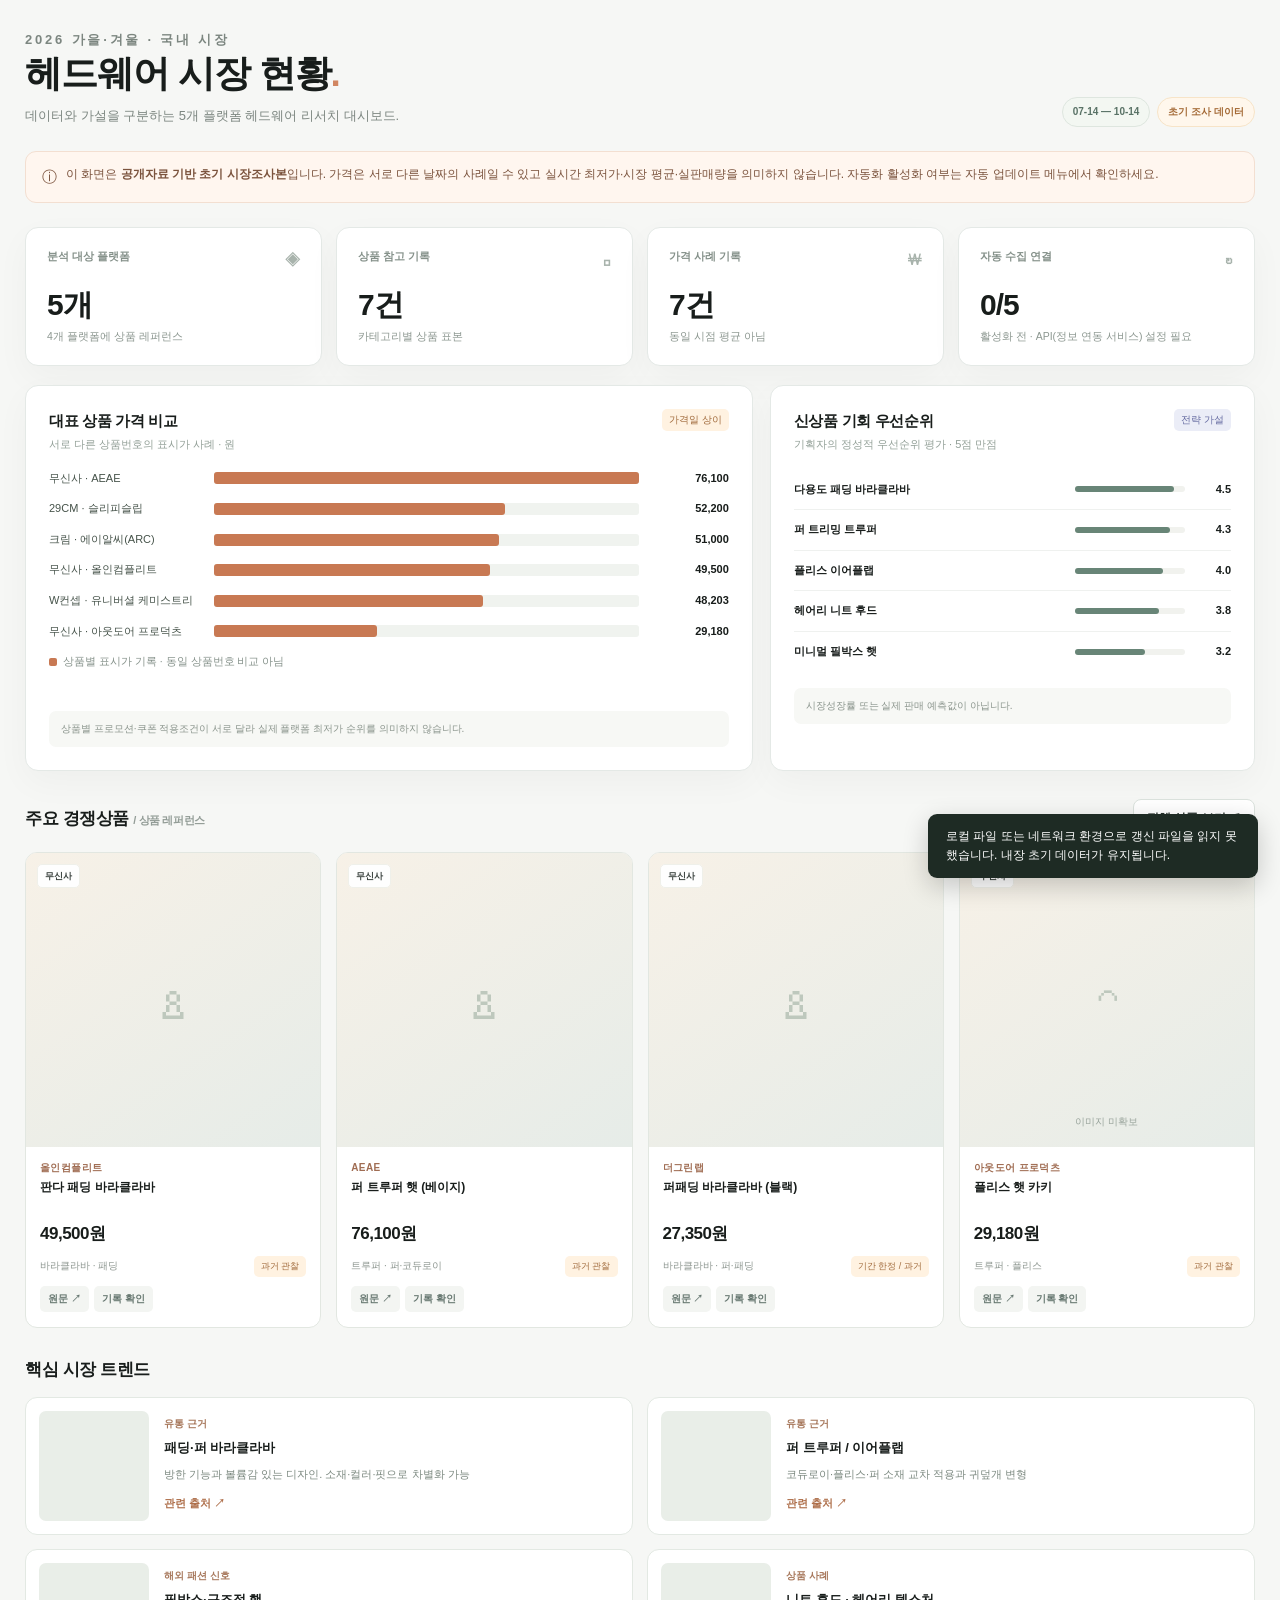
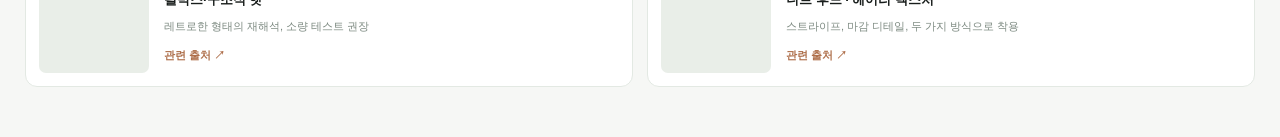
==== docs/market.html @ f68f7baf "Publish original Korean Workroom prototype" ====
<!doctype html>
<html lang="ko">
<head>
<meta charset="utf-8"/><meta name="viewport" content="width=device-width, initial-scale=1"/>
<meta name="theme-color" content="#131717"/>
<meta name="description" content="5개 패션 플랫폼 헤드웨어 시장조사 대시보드 - 근거 중심 상품·가격·트렌드 분석"/>
<title>헤드웨어 | 시장조사 분석</title>
<style>
:root{--ink:#181d1b;--deep:#171c1b;--panel:#fff;--line:#e4e9e6;--mute:#7c8680;--bg:#f6f7f5;--soft:#eff3ef;--accent:#c9603d;--accent-light:#fff3ed;--green:#357966;--blue:#607ca0;--shadow:0 12px 35px rgba(28,38,32,.035)}
*{box-sizing:border-box}html{scroll-behavior:smooth}body{margin:0;background:var(--bg);font:14px/1.6 'Pretendard Variable',Pretendard,'Apple SD Gothic Neo','Malgun Gothic',Arial,sans-serif;color:var(--ink)}button,input,select{font:inherit}button{cursor:pointer}a{color:inherit;text-decoration:none}strong{font-weight:750}.app{display:grid;grid-template-columns:246px minmax(0,1fr);min-height:100vh}.sidebar{background:var(--deep);color:#f5f5f1;padding:32px 20px 22px;position:sticky;top:0;height:100vh;display:flex;flex-direction:column;gap:25px;overflow:auto}.mark{display:flex;align-items:center;gap:11px;padding:0 10px}.markicon{width:32px;height:32px;border-radius:9px;background:#d88258;display:grid;place-items:center;color:#fff;font-weight:900;font-size:18px;transform:rotate(-7deg)}.mark h1{margin:0;font-size:15px;line-height:1.18;letter-spacing:.7px}.mark p{margin:2px 0 0;font-size:9px;letter-spacing:2.5px;color:#b2bcb5}.sidecaption{font-size:10px;letter-spacing:1.5px;color:#7d8c85;margin:0 12px 10px}.nav{display:grid;gap:4px}.nav button{border:0;text-align:left;background:transparent;color:#aab6af;padding:12px 14px;border-radius:9px;display:flex;gap:12px;align-items:center;font-size:12px;font-weight:600;transition:.2s}.nav button:hover{color:white;background:#27302c}.nav button.active{color:#fff;background:#35413c}.nav button.active .navico{color:#faad89}.navico{font-size:16px;line-height:1;width:19px;text-align:center}.sidefoot{margin-top:auto}.sidefoot .system{border:1px solid #35423a;border-radius:12px;padding:14px;background:#202924}.syshead{display:flex;align-items:center;gap:8px;font-weight:700;font-size:12px}.dot{display:inline-block;width:7px;height:7px;background:#e09d57;border-radius:50%}.sidefoot small{display:block;color:#a4afa9;font-size:11px;margin-top:9px;line-height:1.7}.main{min-width:0;padding:32px clamp(22px,3.9vw,62px) 65px;max-width:1700px;width:100%;margin:auto}.toprow{display:flex;align-items:center;justify-content:space-between;gap:12px;margin-bottom:25px}.breadcrumbs{font-size:11px;color:#909b95;letter-spacing:.3px}.breadcrumbs b{color:var(--ink)}.topactions{display:flex;align-items:center;gap:10px}.tinydate{font-size:11px;color:#7c8780;white-space:nowrap}.btn{border:1px solid #dbe2dd;background:white;color:#27322d;padding:9px 13px;border-radius:8px;font-weight:650;font-size:12px;display:inline-flex;align-items:center;gap:7px;justify-content:center}.btn:hover{background:#f0f4f1}.btn.primary{background:var(--deep);border-color:var(--deep);color:white}.btn.primary:hover{background:#303b35}.btn.orange{background:var(--accent);color:white;border-color:var(--accent)}.eyebrow{letter-spacing:2.8px;font-size:10px;font-weight:800;color:var(--accent);text-transform:uppercase;margin:0 0 12px}.heading{display:flex;align-items:end;justify-content:space-between;gap:15px;margin-bottom:24px}.heading h2{font-size:clamp(25px,3vw,37px);line-height:1.22;letter-spacing:-1.1px;margin:0;font-weight:790}.heading p{margin:10px 0 0;color:var(--mute);font-size:13px}.headright{display:flex;gap:7px;align-items:center}.pill{border:1px solid #dee6df;border-radius:30px;padding:6px 10px;font-size:10px;font-weight:700;color:#597266;background:#f3f7f2;white-space:nowrap}.pill.warn{background:#fff7ec;color:#a46a36;border-color:#f7e4c8}.notice{background:#fff6ef;border:1px solid #f3dfd1;border-radius:11px;padding:13px 16px;color:#7b533d;font-size:12px;margin-bottom:24px;display:flex;gap:9px;align-items:flex-start}.metrics{display:grid;grid-template-columns:repeat(4,1fr);gap:14px;margin:0 0 19px}.metric,.card{background:var(--panel);border:1px solid var(--line);border-radius:13px;box-shadow:var(--shadow)}.metric{padding:20px 21px;min-height:132px}.metatxt{color:#85918a;font-size:11px;font-weight:650;display:flex;justify-content:space-between;gap:8px}.metricval{font-size:30px;letter-spacing:-1px;font-weight:820;line-height:1.25;margin-top:14px}.metricfoot{margin-top:5px;color:#8c9790;font-size:10.5px}.metric .miniicon{font-size:15px;color:#a8b3ac}.layout2{display:grid;grid-template-columns:1.5fr 1fr;gap:17px}.card{padding:23px}.cardhead{display:flex;justify-content:space-between;gap:12px;align-items:flex-start;margin-bottom:16px}.card h3{margin:0;font-size:15px;letter-spacing:-.35px}.hint{margin-top:3px;color:#93a098;font-size:11px}.tag{font-size:10px;border-radius:5px;padding:3px 7px;background:#f3f4f2;color:#727e76;white-space:nowrap}.tag.good{background:#e9f5f0;color:#307b61}.tag.caution{background:#fff2e1;color:#a16b3d}.tag.low{background:#f1eded;color:#a28080}.tag.hypo{background:#ebedf7;color:#676ca2}.pricechart{min-height:225px}.barline{display:grid;grid-template-columns:155px 1fr 80px;align-items:center;gap:10px;margin:13px 0}.barname{font-size:11px;color:#46534a;white-space:nowrap;text-overflow:ellipsis;overflow:hidden}.bararea{height:12px;background:#f0f3ef;border-radius:3px;position:relative}.barfill{height:100%;background:#c87953;border-radius:3px;min-width:2px}.barval{font-size:11px;text-align:right;font-weight:750;white-space:nowrap}.legend{display:flex;align-items:center;gap:6px;color:#87938c;font-size:10.5px;margin-top:12px}.legsquare{display:inline-block;background:#c87953;width:8px;height:8px;border-radius:2px}.oprow{display:grid;grid-template-columns:1fr 110px 37px;gap:9px;align-items:center;padding:11px 0;border-bottom:1px solid #eff1ef}.oprow:last-child{border:0}.opname{font-size:11px;font-weight:700}.opbar{background:#f1f2ee;height:6px;border-radius:10px}.opbar i{height:6px;display:block;background:#688577;border-radius:10px}.opval{text-align:right;font-size:11px;font-weight:780}.desc{font-size:11px;line-height:1.7;color:#87938c}.sectiontitle{display:flex;align-items:center;justify-content:space-between;gap:10px;margin:28px 0 14px}.sectiontitle h3{font-size:17px;margin:0;letter-spacing:-.4px}.sectiontitle small{font-size:11px;color:#919c95}.productgrid{display:grid;grid-template-columns:repeat(4,minmax(0,1fr));gap:15px}.product{border-radius:12px;border:1px solid #e2e7e1;background:#fff;overflow:hidden;min-width:0}.visual{aspect-ratio:1/1;background:linear-gradient(140deg,#f2f0ea,#e8eee9);position:relative;display:flex;align-items:center;justify-content:center;overflow:hidden}.visual img{width:100%;height:100%;object-fit:cover}.visual .fallback{display:grid;place-items:center;position:absolute;inset:0;background:linear-gradient(145deg,#f7f1e7,#e6ece8);font-size:56px;color:#bec8bd}.platformchip{position:absolute;z-index:2;top:11px;left:11px;background:#fffffff0;border:1px solid #eff0ea;border-radius:5px;padding:4px 7px;font-size:9px;font-weight:800;color:#39413d}.productinfo{padding:13px 14px 15px}.brand{color:#a06d53;font-size:10px;letter-spacing:.4px;font-weight:800}.prodname{font-size:12px;font-weight:750;min-height:33px;margin:3px 0 8px;line-height:1.42}.prodbottom{display:flex;align-items:center;justify-content:space-between;gap:3px}.prodprice{font-size:17px;font-weight:800;letter-spacing:-.5px}.productmeta{color:#8c958f;font-size:10px;display:flex;justify-content:space-between;align-items:center;margin-top:9px;gap:8px}.productmeta .tag{font-size:9px}.compactactions{margin-top:9px;display:flex;gap:5px}.compactactions a,.compactactions button{color:#667770;background:#f3f5f2;border:0;padding:5px 8px;border-radius:5px;font-size:10px;font-weight:700}.compactactions a:hover,.compactactions button:hover{color:#fff;background:#35433a}.filters{display:flex;gap:8px;flex-wrap:wrap;align-items:center;margin-bottom:22px}.filterchip{padding:9px 14px;border-radius:7px;background:#fff;border:1px solid #dfe6df;color:#657269;font-size:11px;font-weight:700}.filterchip:hover{border-color:#9fb3a4}.filterchip.active{background:#222c26;color:#fff;border-color:#222c26}.field{background:#fff;border:1px solid #dfe5df;border-radius:8px;padding:10px 12px;font-size:12px;min-height:40px;color:#47574d;outline:none}.field:focus{border-color:#6c8d79}.search{min-width:170px;flex:1}.twocol{display:grid;grid-template-columns:1.1fr .9fr;gap:17px}.textblock{padding:18px;border-radius:10px;background:#f4f6f2}.textblock h4{font-size:12px;margin:0 0 6px}.textblock p{color:#748077;font-size:11px;margin:0;line-height:1.7}.section{display:none}.section.active{display:block;animation:slideIn .22s ease-out}@keyframes slideIn{from{opacity:.4;transform:translateY(5px)}to{opacity:1;transform:translateY(0)}}.fulltable{width:100%;border-collapse:collapse;font-size:11.5px}.fulltable th{font-size:10px;text-align:left;color:#8a958e;letter-spacing:.2px;background:#f8faf8;font-weight:750}.fulltable td,.fulltable th{border-bottom:1px solid #edf0ec;padding:13px 10px;vertical-align:middle}.fulltable td{color:#47534d}.fulltable tr:last-child td{border-bottom:0}.fulltable a{color:#ad694c;font-weight:750}.tablewrap{overflow:auto}.fulltable td:nth-child(1){font-weight:750;min-width:145px}.small{font-size:11px;color:#929c96}.empty{min-height:130px;padding:32px 12px;text-align:center;display:grid;place-items:center;color:#929c94;border:1px dashed #dde4dc;border-radius:10px;background:#fbfcfa}.empty b{color:#65746a;display:block}.trendgrid{display:grid;grid-template-columns:repeat(2,minmax(0,1fr));gap:14px}.trend{display:flex;gap:15px;align-items:stretch;padding:13px;border:1px solid #e3e9e3;border-radius:12px;background:#fff}.trend .timg{flex:0 0 110px;border-radius:7px;background:#e9eee8;overflow:hidden;aspect-ratio:1/1}.trend .timg img{width:100%;height:100%;object-fit:cover}.trend h4{margin:5px 0;font-size:13px}.trend p{font-size:11px;color:#7c8980;margin:7px 0}.tstrip{font-size:10px;color:#a8795d;font-weight:800}.readmore{font-size:11px;color:#af704c;font-weight:700}.evidence{padding:17px;background:#f7f9f6;border-radius:10px;border:1px solid #ecf0eb;margin:10px 0}.evidence h4{font-size:12px;margin:0 0 6px}.evidence p{font-size:11px;line-height:1.8;color:#6d7b72;margin:0}.timeline{border-left:2px solid #dce6dc;margin:8px 0 0 8px;padding-left:20px}.timeline div{position:relative;margin:0 0 21px}.timeline div:before{content:'';position:absolute;left:-27px;top:3px;height:11px;width:11px;border:2px solid #e8f0ea;background:#6f977e;border-radius:50%}.timeline strong{font-size:12px}.timeline p{font-size:11px;color:#819087;margin:4px 0}.sourceitem{display:flex;justify-content:space-between;gap:15px;align-items:center;padding:13px 0;border-bottom:1px solid #eaf0e9}.sourceitem:last-child{border:0}.sourceitem h4{margin:0;font-size:12px}.sourceitem small{font-size:10px;color:#9aa39b}.sourceitem a{white-space:nowrap;font-size:11px;color:#b4714f;font-weight:800}.connector{display:grid;grid-template-columns:120px 1fr 95px;gap:10px;align-items:center;border-bottom:1px solid #eef1ed;padding:15px 0}.connector:last-child{border:0}.connector p{margin:2px 0 0;font-size:10px;color:#98a39b}.connname{font-weight:800;font-size:12px}.footer{margin:35px 0 0;font-size:11px;color:#98a39b;display:flex;align-items:center;justify-content:space-between;border-top:1px solid #e1e8e1;padding-top:20px}.tabactions{display:flex;gap:9px;align-items:center}.chartnote{background:#f7f8f5;padding:10px 12px;border-radius:7px;color:#8a948c;font-size:10px;margin-top:16px}.statusbar{display:flex;align-items:center;gap:5px;flex-wrap:wrap}.guide{font-size:12px;line-height:1.9;color:#657369}.guide code{background:#f2f4f1;font-size:11px;padding:2px 5px;border-radius:4px}.guide h4{font-size:13px;color:#28372c;margin:17px 0 6px}.badgeonly{display:none}.mobilebar{display:none}.sr-only{position:absolute;width:1px;height:1px;padding:0;overflow:hidden;clip:rect(0,0,0,0)}
@media(max-width:1250px){.productgrid{grid-template-columns:repeat(3,1fr)}.layout2{grid-template-columns:1.2fr 1fr}.barline{grid-template-columns:110px 1fr 70px}.main{padding-left:30px;padding-right:30px}.trendgrid{grid-template-columns:1fr 1fr}}
@media(max-width:970px){.app{grid-template-columns:1fr}.sidebar{display:none}.mobilebar{display:flex;background:#171c1b;color:white;padding:13px 19px;position:sticky;top:0;z-index:10;justify-content:space-between;align-items:center}.mobilebar strong{letter-spacing:1px}.mobilebar select{background:#27322c;border:1px solid #48514b;padding:7px 8px;color:white;border-radius:6px}.main{padding-top:19px}.metrics{grid-template-columns:repeat(2,1fr)}.layout2{grid-template-columns:1fr 1fr}.productgrid{grid-template-columns:repeat(3,1fr)}.trendgrid{grid-template-columns:1fr}}
@media(max-width:640px){.main{padding:18px 15px 45px}.toprow{display:none}.heading{align-items:flex-start;flex-direction:column}.heading h2{font-size:29px}.metrics{gap:8px}.metric{padding:14px;min-height:109px}.metricval{font-size:23px}.layout2,.twocol{grid-template-columns:1fr}.productgrid{grid-template-columns:repeat(2,minmax(0,1fr));gap:9px}.productinfo{padding:10px}.prodname{font-size:11px}.prodprice{font-size:15px}.card{padding:17px}.trend{gap:10px}.trend .timg{flex-basis:90px}.connector{grid-template-columns:85px 1fr}.connector .tag{grid-column:2;justify-self:start}.barline{grid-template-columns:95px 1fr 65px}.footer{display:block}.tabactions{margin-top:9px}.tinydate{display:none}}
</style>
<style>.sidebar{display:none!important}.app{grid-template-columns:minmax(0,1fr)!important}.main{max-width:none!important;padding:20px 25px 50px!important}.toprow{display:none!important}.heading{margin-top:0!important}.footer{display:none!important}@media(max-width:650px){.main{padding:14px!important}}</style></head>
<body>
<div class="mobilebar"><strong>◈ 헤드웨어 시장조사</strong><select id="mobileNav" aria-label="페이지 이동"><option value="overview">전체 현황</option><option value="products">상품·경쟁사 탐색</option><option value="prices">가격·할인 분석</option><option value="trends">트렌드 분석</option><option value="research">시장조사 보고서</option><option value="sources">출처·데이터</option><option value="automation">자동 업데이트</option></select></div>
<div class="app"><aside class="sidebar">
  <div class="mark"><div class="markicon">ㅎ</div><div><h1>헤드웨어<br/>시장조사</h1><p>시장조사 / 2026</p></div></div>
  <div><p class="sidecaption">조사·분석 메뉴</p><nav class="nav" id="sidebarNav" aria-label="주 메뉴">
  <button class="active" data-page="overview"><span class="navico">◫</span>전체 현황</button>
  <button data-page="products"><span class="navico">▦</span>상품·경쟁사 탐색</button>
  <button data-page="prices"><span class="navico">▥</span>가격·할인 분석</button>
  <button data-page="trends"><span class="navico">✳</span>트렌드 분석</button>
  <button data-page="research"><span class="navico">◩</span>시장조사 보고서</button>
  <button data-page="sources"><span class="navico">↗</span>출처·검증 자료</button>
  </nav></div>
  <div><p class="sidecaption">시스템 설정</p><nav class="nav"><button data-page="automation"><span class="navico">↻</span>자동 업데이트</button></nav></div>
  <div class="sidefoot"><div class="system"><div class="syshead"><span class="dot"></span><span>자동 수집 상태</span></div><small id="sideStatus">자동 갱신 설정 필요<br/>초기 표본 데이터로 화면 구성</small></div><small>5개 플랫폼 · AI 토큰 미사용<br/>검증 가능한 근거 중심</small></div>
</aside><main class="main">
<div class="toprow"><div class="breadcrumbs">시장조사 &nbsp;/&nbsp; <b id="breadcrumb">전체 현황</b> &nbsp; / &nbsp; 헤드웨어</div><div class="topactions"><span class="tinydate" id="headerDate"></span><button class="btn" id="refreshData">↻ 새 자료 불러오기</button><button class="btn primary" id="exportCSV">↓ 엑셀용 표 저장</button></div></div>
<div class="heading"><div><p class="eyebrow">2026 가을·겨울 · 국내 시장</p><h2 id="sectionHeading">헤드웨어 시장 현황<span style="color:#d18661">.</span></h2><p id="sectionSubheading">데이터와 가설을 구분하는 5개 플랫폼 헤드웨어 리서치 대시보드.</p></div><div class="headright"><span class="pill" id="periodTag">2026.07—10</span><span class="pill warn" id="dataTag">초기 조사 데이터</span></div></div>
<div class="notice"><span style="font-size:15px">ⓘ</span><span>이 화면은 <b>공개자료 기반 초기 시장조사본</b>입니다. 가격은 서로 다른 날짜의 사례일 수 있고 실시간 최저가·시장 평균·실판매량을 의미하지 않습니다. 자동화 활성화 여부는 자동 업데이트 메뉴에서 확인하세요.</span></div>

<section class="section active" id="page-overview">
  <div class="metrics" id="metrics"></div>
  <div class="layout2"><div class="card"><div class="cardhead"><div><h3>대표 상품 가격 비교</h3><div class="hint">서로 다른 상품번호의 표시가 사례 · 원</div></div><span class="tag caution">가격일 상이</span></div><div class="pricechart" id="overviewChart"></div><div class="chartnote">상품별 프로모션·쿠폰 적용조건이 서로 달라 실제 플랫폼 최저가 순위를 의미하지 않습니다.</div></div>
    <div class="card"><div class="cardhead"><div><h3>신상품 기회 우선순위</h3><div class="hint">기획자의 정성적 우선순위 평가 · 5점 만점</div></div><span class="tag hypo">전략 가설</span></div><div id="opportunityChart"></div><div class="chartnote">시장성장률 또는 실제 판매 예측값이 아닙니다.</div></div></div>
  <div class="sectiontitle"><h3>주요 경쟁상품 <span class="small">/ 상품 레퍼런스</span></h3><button class="btn" data-goto="products">전체 상품 보기 ↗</button></div><div class="productgrid" id="overviewProducts"></div>
  <div class="sectiontitle"><h3>핵심 시장 트렌드</h3></div><div class="trendgrid" id="overviewTrends"></div>
</section>

<section class="section" id="page-products"><div class="card"><div class="cardhead"><div><h3>상품·경쟁사 탐색</h3><div class="hint">플랫폼·카테고리별 경쟁 상품 검색 및 원문 확인</div></div><span class="tag" id="productsCount">상품 0건</span></div><div class="filters" id="platformFilters"></div><div class="filters"><input class="field search" id="productSearch" type="search" placeholder="브랜드, 상품명, 소재 검색"/><select class="field" id="productCategory"><option value="전체">전체 카테고리</option><option>바라클라바</option><option>트루퍼</option><option>비니</option><option>볼캡</option><option>기타</option></select><select class="field" id="productSort"><option value="default">기본 정렬</option><option value="asc">표시가 낮은 순</option><option value="desc">표시가 높은 순</option><option value="brand">브랜드순</option></select></div><div id="productsAll" class="productgrid"></div></div></section>

<section class="section" id="page-prices"><div class="filters" id="pricePlatforms"></div><div class="twocol"><div class="card"><div class="cardhead"><div><h3>플랫폼별 가격 사례</h3><div class="hint">상품별 과거 관찰가격 비교 · 원</div></div><span class="tag caution">비교 유의</span></div><div id="priceChart"></div></div><div class="card"><div class="cardhead"><div><h3>가격 변동 기록</h3><div class="hint">수집 작업이 시작된 뒤 날짜별 가격 기록이 쌓임</div></div><span class="tag">관측값 전용</span></div><div id="historyChart"></div></div></div><div class="sectiontitle"><h3>상품별 관찰 가격</h3><button class="btn" id="pricesCSV">↓ 엑셀용 표 저장</button></div><div class="card tablewrap"><table class="fulltable"><thead><tr><th>상품 / 브랜드</th><th>플랫폼</th><th>표시가</th><th>기준가격</th><th>기록 상태</th><th>관찰 일자</th><th>출처</th></tr></thead><tbody id="priceTable"></tbody></table></div><div class="notice" style="margin:16px 0 0"><span>ⓘ</span><span>가격 변동률은 동일 상품번호·옵션에 대한 날짜별 관측값 2개 이상이 있을 때만 계산합니다. 서로 다른 상품의 가격 차이는 ‘최저가’로 표시하지 않습니다.</span></div></section>

<section class="section" id="page-trends"><div class="sectiontitle" style="margin-top:0"><h3>시즌 트렌드 분석</h3><span class="pill">정성적 트렌드 관찰</span></div><div class="trendgrid" id="trendsAll"></div><div class="sectiontitle"><h3>MD 신상품 기회</h3></div><div class="card"><div class="cardhead"><div><h3>상품 개발 우선순위</h3><div class="hint">국내 관찰 근거 + 차별화 가능성 + 계절 적합성 · 주관적 정성 평가</div></div><span class="tag hypo">예측 아님</span></div><div id="opportunitiesDetailed"></div></div></section>

<section class="section" id="page-research"><div class="metrics"><div class="metric"><div class="metatxt">조사 기간 <span>◷</span></div><div class="metricval" style="font-size:21px">7월~10월</div><div class="metricfoot">최근 3개월 · 2026</div></div><div class="metric"><div class="metatxt">시장 규모 <span>∑</span></div><div class="metricval" style="font-size:21px">미확보</div><div class="metricfoot">검증된 독립 수치 없음</div></div><div class="metric"><div class="metatxt">SNS 반응 <span>♡</span></div><div class="metricval" style="font-size:21px">미확보</div><div class="metricfoot">동일 기준 원자료 필요</div></div><div class="metric"><div class="metatxt">판매 점유율 <span>◌</span></div><div class="metricval" style="font-size:21px">미확보</div><div class="metricfoot">플랫폼별 거래액 확인 불가</div></div></div>
<div class="twocol"><div class="card"><h3>시장조사 핵심 요약</h3><p class="guide">이번 시즌 헤드웨어는 방한 기능 외에 실루엣·소재·스타일링 표현에 따라 차별화된 상품군이 형성되는 양상을 보인다. 특히 일부 국내 유통 상품에서는 <strong>패딩 바라클라바</strong>와 <strong>퍼·플리스 트루퍼</strong>의 카테고리 상위 노출 기록을 확인할 수 있다. 단, 이 사례를 시장 전체 성장률로 확대 해석하지 않는다.</p><div class="evidence"><h4>확인된 관찰</h4><p>무신사 일부 개별 상품의 카테고리 랭킹 기록, 29CM·크림 개별 상품 사례, W컨셉 관련 외부 과거 가격 기록.</p></div><div class="evidence"><h4>MD 기획 가설</h4><p>두 가지 방식 바라클라바 / 소재 차별화 트루퍼 / 미니멀 구조적 햇의 단계별 소량 테스트.</p></div></div><div class="card"><h3>자료 신뢰도</h3><div class="evidence"><h4>상대적으로 근거 있음</h4><p>상품 존재·개별 페이지 표시가·일부 누적 리뷰·특정 날짜 랭킹.</p></div><div class="evidence"><h4>추가 검증 필요</h4><p>현재 최종 결제가, W컨셉 플랫폼 원문, SNS 바이럴 성과, 최근 90일 신규 리뷰 건수.</p></div><div class="evidence"><h4>수치 미확보</h4><p>국내 헤드웨어 시장규모, 플랫폼별 판매량·거래액, 전년 대비 증가율, 정확한 점유율.</p></div></div></div>
<div class="sectiontitle"><h3>4주 MD 실행 계획</h3></div><div class="card"><div class="timeline"><div><strong>1주차 · 동일 상품번호 정의 및 가격 검증</strong><p>상품번호/컬러/옵션 매칭 → 플랫폼별 정상가·상품할인·쿠폰명·배송비·최종가 수집</p></div><div><strong>2주차 · 고객 리뷰·SNS 반응 조사</strong><p>최근 90일 리뷰를 실제 작성일로 필터링하고 소재·핏·방한·편의성으로 분류</p></div><div><strong>3주차 · 두 가지 방식 / 트루퍼 샘플 기획</strong><p>공급가·마진·예상 판매가·플랫폼 수수료·할인 분담 시나리오 비교</p></div><div><strong>4주차 · 플랫폼별 콘텐츠 비교 테스트</strong><p>썸네일·상세페이지·기획전 상품을 기준으로 클릭률·구매전환율·판매량·공헌이익 평가</p></div></div></div>
</section>

<section class="section" id="page-sources"><div class="twocol"><div class="card"><div class="cardhead"><div><h3>조사 출처 및 참고자료</h3><div class="hint">링크를 클릭하면 조사 근거 원문으로 이동</div></div><span class="tag" id="sourceCount"></span></div><div id="sourceList"></div></div><div class="card"><h3>자료 검증 기준</h3><div class="evidence"><h4>① 관찰 데이터</h4><p>실제 페이지/정보 연동 서비스에 존재하는 상품·가격·후기 수 등의 기록. 가격 관찰일과 출처를 별도 표시.</p></div><div class="evidence"><h4>② 과거 기록</h4><p>검색 스냅샷·제3자 기록은 표본으로만 보존하고 실시간 판매가나 전년 비교 수치로 활용하지 않음.</p></div><div class="evidence"><h4>③ MD 분석 및 전략</h4><p>우선순위·상품기회·타깃 가격대는 검증된 사실이 아닌 제안으로 라벨링.</p></div><div class="evidence"><h4>④ 자동 수집 원칙</h4><p>공식 정보 연동 서비스 또는 허용된 공급 데이터만 사용. 수집 실패 시 값을 추정해 채우지 않고 이전 기록을 유지하고 오류를 표시.</p></div></div></div></section>

<section class="section" id="page-automation"><div class="twocol"><div class="card"><div class="cardhead"><div><h3>플랫폼별 데이터 수집 연결</h3><div class="hint">수집 준비 상태 및 최신 성공 기록</div></div><span class="tag caution" id="automationLabel">설정 전</span></div><div id="collectorList"></div></div><div class="card"><h3>AI 토큰 없는 자동 갱신 구조</h3><p class="guide">사이트는 생성형 AI를 호출하지 않고 <b>정해진 주기에 데이터 파일을 갱신</b>하는 방식으로 설계되어 있습니다. 공식 정보 연동 서비스와 인증된 제공 피드를 읽어서 <code>docs/data/market.json</code> 및 관찰 이력에 기록하고 웹사이트가 새 파일을 가져오도록 구성했습니다.</p><div class="evidence"><h4>자동화 주기</h4><p>깃허브 자동 실행 기능에 매일 09:17 한국 시간 갱신 일정 설정. 실제 작동은 저장소에 업로드하고 자동 실행 기능을 활성화한 뒤부터 시작됩니다.</p></div><div class="evidence"><h4>현재 가능한 연결</h4><p>네이버 공식 쇼핑 검색 API(정보 연동 서비스) (클라이언트 키 필요). 무신사, W컨셉, 29CM, 크림은 허용된 승인된 데이터 제공 경로를 연결해야 자동 가격 수집 가능.</p></div><div class="evidence"><h4>AI 토큰 사용</h4><p>일반 데이터 업데이트에 AI 토큰 0개. 다만 외부 API(정보 연동 서비스)·깃허브 자동 실행 기능 운영에는 서비스 제공자의 인증, 호출 제한 및 비용 조건이 적용될 수 있습니다.</p></div></div></div><div class="sectiontitle"><h3>사이트 온라인 공개 설정</h3></div><div class="card"><div class="guide"><h4>1단계 — 깃허브 저장소 만들기</h4><p>첨부한 압축파일(ZIP)을 새로운 깃허브 저장소에 올립니다. <code>docs/</code> 폴더가 사이트이고 <code>.github/workflows/</code>가 자동갱신 작업입니다.</p><h4>2단계 — 웹사이트 공개 설정</h4><p>설정(Settings) → 페이지(Pages) → 브랜치로 배포(Deploy from a branch) → <code>main</code> / <code>/docs</code>를 선택합니다.</p><h4>3단계 — 네이버 상품정보 연결</h4><p>깃허브 저장소 비밀 변수(Secrets)에 <code>NAVER_CLIENT_ID</code>, <code>NAVER_CLIENT_SECRET</code>을 설정하고 자동 실행 기능을 활성화합니다.</p><h4>4단계 — 나머지 플랫폼 연동</h4><p>나머지 4개 플랫폼은 공식 제공 피드/승인된 데이터 전달 방식이 확보되면 <code>feeds/</code> JSON에 연결해 주기 갱신합니다.</p><h4>5단계 — 자동 갱신 확인</h4><p>자동 실행(Actions) 메뉴에서 실행 로그를 확인하고, 이 화면의 최신 갱신일과 수집 상태를 점검합니다.</p></div></div></section>
<footer class="footer"><span>헤드웨어 시장조사 © 2026 · MD 실무 분석 도구</span><span>출처 중심 분석 · 확인되지 않은 수치 제외</span></footer>
</main></div>
<script id="embeddedSeed" type="application/json">{
  "meta": {
    "title": "헤드웨어 시장조사 대시보드",
    "version": "1.0.0",
    "reportDate": "2026-10-14",
    "researchFrom": "2026-07-14",
    "researchTo": "2026-10-14",
    "lastDataRefresh": null,
    "automation": "not_configured",
    "scope": "국내 패션잡화 · 모자·방한 헤드웨어 · 공개자료",
    "notice": "초기 데이터는 서로 다른 시점에 확인한 사례 기록입니다. 실시간 가격·거래량이나 시장 평균을 의미하지 않습니다."
  },
  "platforms": [
    "무신사",
    "W컨셉",
    "29CM",
    "크림",
    "네이버"
  ],
  "products": [
    {
      "id": "musinsa-4401373",
      "platform": "무신사",
      "name": "판다 패딩 바라클라바",
      "brand": "올인컴플리트",
      "category": "바라클라바",
      "material": "패딩",
      "price": 49500,
      "originalPrice": 55000,
      "discountPct": 10,
      "coupon": "첫 구매 쿠폰은 별도 조건 확인",
      "image": "https://d2gfz7wkiigkmv.cloudfront.net/pickin/2/1/2/1rKkpLaMRxm35PmqJgxSTQ",
      "imageProvenance": "브랜드 상품 참고 이미지 (위시버킷)",
      "url": "https://www.musinsa.com/products/4401373",
      "source": "무신사 상품 페이지",
      "sourceDate": "2026-09-10",
      "observedAt": null,
      "status": "과거 관찰",
      "confidence": "medium",
      "rating": 4.8,
      "reviews": 105,
      "rank": "여성 바라클라바 카테고리 3위(2026-09-10)",
      "notes": "같은 기간 동일 채널 기준 비교가 아니며 현재가 확인 필요",
      "channel": "패션 셀렉트"
    },
    {
      "id": "musinsa-7309656",
      "platform": "무신사",
      "name": "퍼 트루퍼 햇 (베이지)",
      "brand": "AEAE",
      "category": "트루퍼",
      "material": "퍼·코듀로이",
      "price": 76100,
      "originalPrice": 89000,
      "discountPct": 14,
      "coupon": "조건별 추가 할인 미반영",
      "image": "https://image.msscdn.net/thumbnails/images/prd_img/20260911/7309656/detail_7309656_17895425632569_big.jpg?w=1200",
      "imageProvenance": "무신사 공식 제품 이미지",
      "url": "https://www.musinsa.com/products/7309656",
      "source": "무신사 상품 페이지",
      "sourceDate": "2026-09-25",
      "observedAt": null,
      "status": "과거 관찰",
      "confidence": "medium",
      "rating": null,
      "reviews": null,
      "rank": "트루퍼 3위 기록(2026-09-25)",
      "notes": "퍼·코듀로이 소재 차별화 사례",
      "channel": "스트리트"
    },
    {
      "id": "musinsa-4535065",
      "platform": "무신사",
      "name": "퍼패딩 바라클라바 (블랙)",
      "brand": "더그린랩",
      "category": "바라클라바",
      "material": "퍼·패딩",
      "price": 27350,
      "originalPrice": 49000,
      "discountPct": 44,
      "coupon": "기간 한정 타임특가 기록",
      "image": "https://image.msscdn.net/thumbnails/images/goods_img/20241018/4535065/4535065_17292374108551_big.jpg",
      "imageProvenance": "무신사 글로벌 제품 이미지",
      "url": "https://www.musinsa.com/products/4535065",
      "source": "무신사 상품 페이지",
      "sourceDate": null,
      "observedAt": null,
      "status": "기간 한정 / 과거",
      "confidence": "medium",
      "rating": 4.8,
      "reviews": 242,
      "rank": "여성 바라클라바 3위(8월 4주차)",
      "notes": "타임특가 가격: 상시판매가와 비교 금지",
      "channel": "기능·방한"
    },
    {
      "id": "musinsa-5714017",
      "platform": "무신사",
      "name": "플리스 햇 카키",
      "brand": "아웃도어 프로덕츠",
      "category": "트루퍼",
      "material": "플리스",
      "price": 29180,
      "originalPrice": 42900,
      "discountPct": 32,
      "coupon": "추가 쿠폰 미반영",
      "image": null,
      "imageProvenance": null,
      "url": "https://www.musinsa.com/products/5714017",
      "source": "무신사 상품 페이지",
      "sourceDate": "2026-09-12",
      "observedAt": null,
      "status": "과거 관찰",
      "confidence": "medium",
      "rating": 4.9,
      "reviews": 11,
      "rank": "여성 트루퍼 3위(2026-09-12)",
      "notes": "플리스 소재 제품 공급·랭킹 사례",
      "channel": "기능·방한"
    },
    {
      "id": "29cm-865171",
      "platform": "29CM",
      "name": "로고 트루퍼 햇 (3가지 색상)",
      "brand": "슬리피슬립",
      "category": "트루퍼",
      "material": "충전재·기능성",
      "price": 52200,
      "originalPrice": 58000,
      "discountPct": 10,
      "coupon": "플랫폼 쿠폰 미확인",
      "image": null,
      "imageProvenance": null,
      "url": "https://product.29cm.co.kr/catalog/865171",
      "source": "29CM 과거 상품 페이지",
      "sourceDate": null,
      "observedAt": null,
      "status": "오래된 기록",
      "confidence": "low",
      "rating": null,
      "reviews": 754,
      "rank": null,
      "notes": "상품 상세의 리뷰 수·표시가 기록. 2026년 7~10월 값임을 보장하지 않음",
      "channel": "감도·디자인"
    },
    {
      "id": "wconcept-606417",
      "platform": "W컨셉",
      "name": "울 니트 오픈 바라클라바 (베이지)",
      "brand": "유니버셜 케미스트리",
      "category": "바라클라바",
      "material": "울·니트",
      "price": 48203,
      "originalPrice": null,
      "discountPct": null,
      "coupon": "공식 몰 현재가 미검증",
      "image": null,
      "imageProvenance": null,
      "url": "https://www.wishbucket.io/items/606417",
      "source": "W컨셉 관련 제3자 가격비교 기록",
      "sourceDate": null,
      "observedAt": null,
      "status": "외부 과거기록",
      "confidence": "low",
      "rating": null,
      "reviews": null,
      "rank": null,
      "notes": "위시버킷 기록. W컨셉 공식 가격 확정 불가",
      "channel": "감도·디자인"
    },
    {
      "id": "kream-703471",
      "platform": "크림",
      "name": "에이알씨 바라클라바 (화이트)",
      "brand": "에이알씨(ARC)",
      "category": "바라클라바",
      "material": "기능성·경량",
      "price": 51000,
      "originalPrice": null,
      "discountPct": null,
      "coupon": "5% 적립; 판매가 할인과 별개",
      "image": null,
      "imageProvenance": null,
      "url": "https://kream.co.kr/products/703471",
      "source": "크림 상품 페이지",
      "sourceDate": null,
      "observedAt": null,
      "status": "재검증 필요",
      "confidence": "medium",
      "rating": null,
      "reviews": 0,
      "rank": null,
      "notes": "브랜드배송; 5만원 이상 무료배송 조건 표기. 적립은 가격 인하가 아님",
      "channel": "스포츠"
    }
  ],
  "history": [],
  "trends": [
    {
      "id": "tr1",
      "name": "패딩·퍼 바라클라바",
      "type": "유통 근거",
      "strength": 4,
      "basis": "국내 일부 상품 및 카테고리 3위 기록",
      "description": "방한 기능과 볼륨감 있는 디자인. 소재·컬러·핏으로 차별화 가능",
      "status": "관찰",
      "image": "https://image.msscdn.net/thumbnails/images/goods_img/20241018/4535065/4535065_17292374108551_big.jpg",
      "url": "https://www.musinsa.com/products/4535065"
    },
    {
      "id": "tr2",
      "name": "퍼 트루퍼 / 이어플랩",
      "type": "유통 근거",
      "strength": 4,
      "basis": "무신사 트루퍼 상위 노출 사례",
      "description": "코듀로이·플리스·퍼 소재 교차 적용과 귀덮개 변형",
      "status": "관찰",
      "image": "https://image.msscdn.net/thumbnails/images/prd_img/20260911/7309656/detail_7309656_17895425632569_big.jpg?w=1200",
      "url": "https://www.musinsa.com/products/7309656"
    },
    {
      "id": "tr3",
      "name": "필박스·구조적 햇",
      "type": "해외 패션 신호",
      "strength": 3,
      "basis": "2026 가을·겨울 런웨이 에디토리얼 참고; 국내 거래액 미확보",
      "description": "레트로한 형태의 재해석, 소량 테스트 권장",
      "status": "가설",
      "image": null,
      "url": "https://www.vogue.com/article/fall-2026-accessory-trends"
    },
    {
      "id": "tr4",
      "name": "니트 후드 · 헤어리 텍스처",
      "type": "상품 사례",
      "strength": 3,
      "basis": "니트 후드형 상품 공급 확인, 성장률 미확보",
      "description": "스트라이프, 마감 디테일, 두 가지 방식으로 착용",
      "status": "검증 필요",
      "image": null,
      "url": "https://product.29cm.co.kr/catalog/865171"
    }
  ],
  "opportunities": [
    {
      "name": "다용도 패딩 바라클라바",
      "score": 4.5,
      "category": "바라클라바",
      "tier": "1순위",
      "rationale": "국내 유통·랭킹 기록 존재, 상품군 확장 여지",
      "action": "얼굴 둘레 조절 / 3가지 색상 테스트",
      "kind": "MD 전략 가설"
    },
    {
      "name": "퍼 트리밍 트루퍼",
      "score": 4.3,
      "category": "트루퍼",
      "tier": "2순위",
      "rationale": "퍼·코듀로이 등 차별화된 소재 사례",
      "action": "귀덮개 두 가지 착용법 / 소재 비교 테스트",
      "kind": "MD 전략 가설"
    },
    {
      "name": "플리스 이어플랩",
      "score": 4.0,
      "category": "트루퍼",
      "tier": "3순위",
      "rationale": "실용적인 보온 아이템의 일부 랭킹 기록",
      "action": "생활방수 / 보온 기능 설명 강화",
      "kind": "MD 전략 가설"
    },
    {
      "name": "헤어리 니트 후드",
      "score": 3.8,
      "category": "니트 후드",
      "tier": "4순위",
      "rationale": "SNS 이미지 표현력과 소재감 개발 가능",
      "action": "착용감 고객 리뷰 우선 수집",
      "kind": "MD 전략 가설"
    },
    {
      "name": "미니멀 필박스 햇",
      "score": 3.2,
      "category": "기타",
      "tier": "5순위",
      "rationale": "해외 런웨이 신호, 국내 수요 불확실",
      "action": "소량 기획전 반응 테스트",
      "kind": "MD 전략 가설"
    }
  ],
  "sources": [
    {
      "title": "네이버 쇼핑 검색 API 공식 문서",
      "category": "수집 방법",
      "url": "https://developers.naver.com/docs/serviceapi/search/shopping/shopping.md",
      "period": "현재 연동 서비스 문서"
    },
    {
      "title": "네이버 쇼핑인사이트 공식 문서",
      "category": "수집 방법",
      "url": "https://developers.naver.com/docs/serviceapi/datalab/shopping/shopping.md",
      "period": "현재 연동 서비스 문서"
    },
    {
      "title": "무신사 – 판다 패딩 바라클라바",
      "category": "상품",
      "url": "https://www.musinsa.com/products/4401373",
      "period": "2026.09 랭킹 기록"
    },
    {
      "title": "무신사 – AEAE 퍼 트루퍼",
      "category": "상품",
      "url": "https://www.musinsa.com/products/7309656",
      "period": "2026.09 랭킹 기록"
    },
    {
      "title": "무신사 – 더그린랩 퍼패딩 바라클라바",
      "category": "상품",
      "url": "https://www.musinsa.com/products/4535065",
      "period": "2026.08 랭킹 기록"
    },
    {
      "title": "29CM – 슬리피슬립 트루퍼",
      "category": "상품",
      "url": "https://product.29cm.co.kr/catalog/865171",
      "period": "오래된 기록"
    },
    {
      "title": "W컨셉 외부 가격비교 기록",
      "category": "제3자",
      "url": "https://www.wishbucket.io/items/606417",
      "period": "기록일 미확인"
    },
    {
      "title": "크림 – ARC 바라클라바",
      "category": "상품",
      "url": "https://kream.co.kr/products/703471",
      "period": "현재가 재검증 필요"
    },
    {
      "title": "보그 – 2026 가을 액세서리 트렌드",
      "category": "에디토리얼",
      "url": "https://www.vogue.com/article/fall-2026-accessory-trends",
      "period": "2026 가을·겨울"
    }
  ],
  "collectors": [
    {
      "platform": "무신사",
      "method": "승인된 제공 데이터 / 공식 제휴 피드",
      "enabled": false,
      "lastSuccess": null,
      "detail": "공식 피드가 연결되기 전까지 이전 관찰 기록만 표시"
    },
    {
      "platform": "W컨셉",
      "method": "승인된 제공 데이터 / 공식 제휴 피드",
      "enabled": false,
      "lastSuccess": null,
      "detail": "현재 판매가를 외부 기록으로 대체하지 않음"
    },
    {
      "platform": "29CM",
      "method": "승인된 제공 데이터 / 공식 제휴 피드",
      "enabled": false,
      "lastSuccess": null,
      "detail": "가격·쿠폰 조건 재검증 필요"
    },
    {
      "platform": "크림",
      "method": "승인된 제공 데이터 / 공식 제휴 피드",
      "enabled": false,
      "lastSuccess": null,
      "detail": "시세·판매가·적립가 구분 필요"
    },
    {
      "platform": "네이버",
      "method": "네이버 공식 쇼핑 검색 정보연동",
      "enabled": false,
      "lastSuccess": null,
      "detail": "네이버 정보연동 인증정보 연결 시 매일 자동갱신 가능"
    }
  ]
}</script>
<script>
'use strict';
const $=s=>document.querySelector(s), $$=s=>Array.from(document.querySelectorAll(s));
let DB=JSON.parse($('#embeddedSeed').textContent),activePage='overview',activePlatform='전체',pricePlatform='전체';
const labels={overview:['헤드웨어 시장 현황','데이터와 가설을 구분하는 5개 플랫폼 헤드웨어 리서치 대시보드.'],products:['상품·경쟁사 탐색','국내 주요 플랫폼의 경쟁상품, 표시가, 소재와 출처를 탐색합니다.'],prices:['가격·할인 분석','가격 사례와 실제 가격 이력을 구분해 비교합니다.'],trends:['트렌드 분석','디자인·소재 신호와 MD 상품기획 가설을 분리합니다.'],research:['시장조사 보고서','2026 가을·겨울 시장조사 요약, 소비자 분석, 사업기회 및 실행안.'],sources:['출처·검증 자료','조사 근거와 관찰 범위, 데이터 신뢰도를 확인합니다.'],automation:['자동 업데이트','AI 토큰을 사용하지 않는 정기 데이터 수집 준비 상태.']};
const esc=s=>String(s??'').replace(/[&<>"']/g,c=>({'&':'&amp;','<':'&lt;','>':'&gt;','"':'&quot;',"'":'&#39;'}[c]));
const won=n=>typeof n==='number'?new Intl.NumberFormat('ko-KR').format(n)+'원':'미확보';
const money=n=>typeof n==='number'?new Intl.NumberFormat('ko-KR').format(n):'—';
const goodUrl=u=>/^https:\/\//.test(u||'')?u:'#';
const statusTag=s=>{let color=/검증|공식 자동/.test(s)?'good':/과거|재검증|한정|외부/.test(s)?'caution':'low';return `<span class="tag ${color}">${esc(s)}</span>`};
const imgHTML=p=>p.image?`<img loading="lazy" alt="${esc(p.name)} 상품 참고 이미지" src="${esc(p.image)}" referrerpolicy="no-referrer" onerror="this.style.display='none';this.nextElementSibling.style.display='grid'"/><span class="fallback" style="display:none">♙</span>`:`<div class="fallback"><span style="font-size:42px">◠</span><small style="position:absolute;bottom:17px;font-size:10px;color:#98a39b">이미지 미확보</small></div>`;
function productCard(p){return `<article class="product"><div class="visual">${imgHTML(p)}<span class="platformchip">${esc(p.platform)}</span></div><div class="productinfo"><div class="brand">${esc(p.brand)}</div><div class="prodname">${esc(p.name)}</div><div class="prodbottom"><strong class="prodprice">${won(p.price)}</strong></div><div class="productmeta"><span>${esc(p.category)} · ${esc(p.material||'')}</span>${statusTag(p.status)}</div><div class="compactactions"><a href="${esc(goodUrl(p.url))}" target="_blank" rel="noopener noreferrer">원문 ↗</a><button type="button" data-source="${esc(p.id)}">기록 확인</button></div></div></article>`}
function simpleBars(el,arr,maxItems=7){let rows=arr.filter(p=>Number.isFinite(p.price)).slice(0,maxItems),max=Math.max(1,...rows.map(x=>x.price));$(el).innerHTML=rows.length?rows.map(p=>`<div class="barline"><div class="barname" title="${esc(p.brand)} | ${esc(p.name)}">${esc(p.platform)} · ${esc(p.brand)}</div><div class="bararea"><div class="barfill" style="width:${p.price/max*100}%"></div></div><div class="barval">${money(p.price)}</div></div>`).join('')+`<div class="legend"><i class="legsquare"></i> 상품별 표시가 기록 · 동일 상품번호 비교 아님</div>`:`<div class="empty"><div><b>가격 자료 미확보</b>해당 플랫폼의 관찰가격 기록이 없습니다.</div></div>`}
function opportunities(el,detailed=false){$(el).innerHTML=DB.opportunities.map(x=>detailed?`<div class="oprow" style="grid-template-columns:minmax(155px,1fr) 120px 50px"><div><div class="opname">${esc(x.name)} <span class="tag hypo">${esc(x.tier)}</span></div><small class="small">${esc(x.rationale)} · ${esc(x.action)}</small></div><div class="opbar"><i style="width:${x.score/5*100}%"></i></div><div class="opval">${x.score.toFixed(1)}</div></div>`:`<div class="oprow"><span class="opname">${esc(x.name)}</span><div class="opbar"><i style="width:${x.score/5*100}%"></i></div><div class="opval">${x.score.toFixed(1)}</div></div>`).join('')}
function renderMetrics(){const have=new Set(DB.products.map(p=>p.platform)).size, withPrice=DB.products.filter(p=>Number.isFinite(p.price)).length, active=DB.collectors.filter(c=>c.enabled).length;const values=[['분석 대상 플랫폼',`${DB.platforms.length}개`,`${have}개 플랫폼에 상품 레퍼런스`,'◈'],['상품 참고 기록',`${DB.products.length}건`,'카테고리별 상품 표본','◻'],['가격 사례 기록',`${withPrice}건`,'동일 시점 평균 아님','￦'],['자동 수집 연결',`${active}/${DB.platforms.length}`,active?'일부 활성화':'활성화 전 · API(정보 연동 서비스) 설정 필요','↻']];$('#metrics').innerHTML=values.map(([title,val,desc,icon])=>`<div class="metric"><div class="metatxt">${title}<span class="miniicon">${icon}</span></div><div class="metricval">${val}</div><div class="metricfoot">${desc}</div></div>`).join('')}
function renderOverview(){renderMetrics();simpleBars('#overviewChart',DB.products.filter(p=>p.price).sort((a,b)=>b.price-a.price),6);opportunities('#opportunityChart');$('#overviewProducts').innerHTML=DB.products.slice(0,4).map(productCard).join('');$('#overviewTrends').innerHTML=DB.trends.slice(0,4).map(x=>`<div class="trend"><div class="timg">${x.image?`<img loading="lazy" src="${esc(x.image)}" alt="${esc(x.name)}" onerror="this.style.display='none'"/>`:''}</div><div><span class="tstrip">${esc(x.type)}</span><h4>${esc(x.name)}</h4><p>${esc(x.description)}</p><a class="readmore" href="${esc(goodUrl(x.url))}" target="_blank" rel="noopener">관련 출처 ↗</a></div></div>`).join('')}
function makeChips(el,selected,onClick){$(el).innerHTML=['전체',...DB.platforms].map(n=>`<button class="filterchip ${selected===n?'active':''}" data-platform="${esc(n)}">${esc(n)}</button>`).join('');$$(el+' [data-platform]').forEach(b=>b.onclick=()=>onClick(b.dataset.platform))}
function visibleProducts(){let q=$('#productSearch').value.trim().toLowerCase(),cat=$('#productCategory').value,items=DB.products.filter(p=>(activePlatform==='전체'||activePlatform===p.platform)&&(cat==='전체'||p.category===cat)&&(!q||[p.name,p.brand,p.material].join(' ').toLowerCase().includes(q)));let mode=$('#productSort').value;if(mode==='asc')items.sort((a,b)=>(a.price??Infinity)-(b.price??Infinity));if(mode==='desc')items.sort((a,b)=>(b.price??-Infinity)-(a.price??-Infinity));if(mode==='brand')items.sort((a,b)=>a.brand.localeCompare(b.brand,'ko'));return items}
function renderProducts(){makeChips('#platformFilters',activePlatform,v=>{activePlatform=v;renderProducts()});const items=visibleProducts();$('#productsCount').textContent=items.length+'건';$('#productsAll').innerHTML=items.length?items.map(productCard).join(''):'<div class="empty" style="grid-column:1/-1"><div><b>조건에 맞는 상품이 없습니다.</b>필터를 바꾸거나 해당 플랫폼의 데이터를 연결해 주세요.</div></div>'}
function renderPrices(){makeChips('#pricePlatforms',pricePlatform,v=>{pricePlatform=v;renderPrices()});const items=DB.products.filter(p=>pricePlatform==='전체'||p.platform===pricePlatform);simpleBars('#priceChart',items.sort((a,b)=>(b.price??-1)-(a.price??-1)),9);let h=DB.history.filter(x=>(pricePlatform==='전체'||x.platform===pricePlatform)&&Number.isFinite(x.price));const uniq=new Set(h.map(x=>x.observedAt));if(uniq.size<2)$('#historyChart').innerHTML='<div class="empty" style="min-height:230px"><div><b>가격 시계열 데이터 축적 전</b>동일 상품번호·옵션의 날짜별 관측값이 2회 이상 수집되면 그래프가 표시됩니다.</div></div>';else drawHistory('#historyChart',h);
$('#priceTable').innerHTML=items.length?items.map(p=>`<tr><td>${esc(p.brand)}<br/><span class="small">${esc(p.name)}</span></td><td>${esc(p.platform)}</td><td><strong>${won(p.price)}</strong></td><td>${won(p.originalPrice)}</td><td>${statusTag(p.status)}</td><td>${esc(p.observedAt||'미상 / 랭킹일과 별개')}</td><td><a href="${esc(goodUrl(p.url))}" target="_blank" rel="noopener noreferrer">원문 ↗</a></td></tr>`).join(''):'<tr><td colspan="7">해당 플랫폼의 기록이 없습니다.</td></tr>'}
function drawHistory(el,rows){const byDay={};rows.forEach(r=>{let day=r.observedAt;if(!byDay[day])byDay[day]=[];byDay[day].push(r.price)});let points=Object.entries(byDay).sort((a,b)=>a[0].localeCompare(b[0])).map(([day,prices])=>({day,price:Math.round(prices.reduce((a,b)=>a+b,0)/prices.length)}));if(points.length<2){$(el).innerHTML='<div class="empty">시계열 데이터 부족</div>';return}let W=620,H=230,p=34,lo=Math.min(...points.map(x=>x.price))*.9,hi=Math.max(...points.map(x=>x.price))*1.1;let coords=points.map((x,i)=>({x:p+i*(W-p*2)/Math.max(1,points.length-1),y:H-p-(x.price-lo)/(hi-lo)*(H-p*2),...x}));$(el).innerHTML=`<svg viewBox="0 0 ${W} ${H}" role="img" aria-label="관찰일별 수집 대상의 평균 표시가격 그래프" style="width:100%;height:auto"><line x1="${p}" x2="${W-p}" y1="${H-p}" y2="${H-p}" stroke="#d8e1d7"/><polyline fill="none" stroke="#c87953" stroke-width="3" points="${coords.map(x=>`${x.x},${x.y}`).join(' ')}"/>${coords.map(x=>`<circle cx="${x.x}" cy="${x.y}" r="4" fill="#c87953"><title>${x.day} · ${won(x.price)}</title></circle>`).join('')}<text x="${p}" y="${H-9}" fill="#849289" font-size="11">${esc(coords[0].day)}</text><text x="${W-p}" y="${H-9}" fill="#849289" text-anchor="end" font-size="11">${esc(coords.at(-1).day)}</text></svg><div class="chartnote">일자별 수집 표본의 평균 표시가 · 매일 동일 상품군 구성이라는 보장은 없음. 상품 단위 비교에는 상품번호 필터 확장이 필요.</div>`}
function renderTrends(){$('#trendsAll').innerHTML=DB.trends.map(t=>`<article class="trend"><div class="timg">${t.image?`<img loading="lazy" src="${esc(t.image)}" alt="${esc(t.name)}" onerror="this.style.display='none'"/>`:''}</div><div style="flex:1"><div class="tstrip">${esc(t.type)} · ${esc(t.status)}</div><h4>${esc(t.name)}</h4><p>${esc(t.description)}</p><p class="small">근거: ${esc(t.basis)}</p><a class="readmore" href="${esc(goodUrl(t.url))}" target="_blank" rel="noopener">출처 원문 ↗</a></div></article>`).join('');opportunities('#opportunitiesDetailed',true)}
function renderSources(){$('#sourceCount').textContent=DB.sources.length+'개 출처';$('#sourceList').innerHTML=DB.sources.map(s=>`<div class="sourceitem"><div><h4>${esc(s.title)}</h4><small>${esc(s.category)} · ${esc(s.period)}</small></div><a href="${esc(goodUrl(s.url))}" target="_blank" rel="noopener noreferrer">출처 ↗</a></div>`).join('')}
function renderAutomation(){$('#automationLabel').textContent=DB.collectors.some(c=>c.enabled)?'일부 활성화':'연동 대기';$('#collectorList').innerHTML=DB.collectors.map(c=>`<div class="connector"><div class="connname">${esc(c.platform)}</div><div><div style="font-size:11px;font-weight:650">${esc(c.method)}</div><p>${esc(c.detail)}${c.lastSuccess?' · 마지막 성공 '+esc(c.lastSuccess):''}</p></div>${c.enabled?'<span class="tag good">활성화</span>':'<span class="tag caution">연결 전</span>'}</div>`).join('');$('#sideStatus').innerHTML=DB.collectors.some(c=>c.enabled)?'일부 피드 자동 수집 중':'자동 갱신 설정 필요<br/>초기 표본 데이터로 화면 구성'}
function renderHeader(){$('#headerDate').textContent=`조사 기준 ${DB.meta.reportDate||'2026-10-14'}`;$('#periodTag').textContent=`${(DB.meta.researchFrom||'2026-07-14').slice(5)} — ${(DB.meta.researchTo||'2026-10-14').slice(5)}`;$('#dataTag').textContent=DB.meta.lastDataRefresh?'마지막 수집 '+DB.meta.lastDataRefresh.slice(0,10):'초기 조사 데이터';}
function navigate(page){if(!labels[page])return;activePage=page;$$('.section').forEach(el=>el.classList.toggle('active',el.id==='page-'+page));$$('button[data-page]').forEach(el=>el.classList.toggle('active',el.dataset.page===page));$('#sectionHeading').innerHTML=labels[page][0]+'<span style="color:#d18661">.</span>';$('#sectionSubheading').textContent=labels[page][1];$('#breadcrumb').textContent=labels[page][0];$('#mobileNav').value=page;window.scrollTo({top:0,behavior:'smooth'});location.hash=page}
function renderAll(){renderHeader();renderOverview();renderProducts();renderPrices();renderTrends();renderSources();renderAutomation()}
async function refresh(){let b=$('#refreshData');b.disabled=true;b.textContent='↻ 불러오는 중...';try{let r=await fetch('data/market.json?t='+Date.now(),{cache:'no-store'});if(!r.ok)throw Error('HTTP '+r.status);let next=await r.json();if(!Array.isArray(next.products))throw Error('데이터 형식 오류');DB=next;renderAll();toast('최신 데이터 파일을 불러왔습니다. 자동수집 여부는 자동 업데이트에서 확인하세요.')}catch(e){toast('로컬 파일 또는 네트워크 환경으로 갱신 파일을 읽지 못했습니다. 내장 초기 데이터가 유지됩니다.')}finally{b.disabled=false;b.textContent='↻ 새 자료 불러오기'}}
function toast(s){let el=document.createElement('div');el.textContent=s;Object.assign(el.style,{position:'fixed',bottom:'22px',right:'22px',zIndex:99,maxWidth:'330px',background:'#1e2b24',color:'white',padding:'13px 18px',fontSize:'12px',borderRadius:'9px',boxShadow:'0 8px 26px #0003'});document.body.append(el);setTimeout(()=>el.remove(),3900)}
function toCSV(rows){const cols=['platform','brand','name','category','price','originalPrice','discountPct','status','observedAt','sourceDate','source','url'];let csv='\ufeff'+[cols.join(','),...rows.map(r=>cols.map(c=>'"'+String(r[c]??'').replace(/"/g,'""')+'"').join(','))].join('\r\n');let blob=new Blob([csv],{type:'text/csv;charset=utf-8'}),a=document.createElement('a');a.href=URL.createObjectURL(blob);a.download='헤드웨어_상품시장조사.csv';a.click();setTimeout(()=>URL.revokeObjectURL(a.href),500)}
function showRecord(id){let p=DB.products.find(x=>x.id===id);if(!p)return;toast(`${p.brand} · ${p.status} / 가격 관찰일: ${p.observedAt||'미상'}. 원문에서 최신 가격을 재확인하세요.`)}
document.addEventListener('click',e=>{let btn=e.target.closest('[data-page]');if(btn){navigate(btn.dataset.page);return}let goto=e.target.closest('[data-goto]');if(goto){navigate(goto.dataset.goto);return}let src=e.target.closest('[data-source]');if(src)showRecord(src.dataset.source)});
$('#mobileNav').addEventListener('change',e=>navigate(e.target.value));$('#refreshData').onclick=refresh;$('#exportCSV').onclick=()=>toCSV(DB.products);$('#pricesCSV').onclick=()=>toCSV(DB.products);['#productSearch','#productCategory','#productSort'].forEach(sel=>$(sel).addEventListener(sel==='#productSearch'?'input':'change',renderProducts));
renderAll();if(labels[location.hash.slice(1)])navigate(location.hash.slice(1));if(location.protocol.startsWith('http'))refresh();
</script>
<script>function tellHeight(){if(window.parent!==window)window.parent.postMessage({type:"workroom-market-height",height:document.documentElement.scrollHeight},"*")};window.addEventListener("load",tellHeight);if(window.ResizeObserver)new ResizeObserver(tellHeight).observe(document.querySelector("main")||document.body);setTimeout(tellHeight,500);</script></body></html>
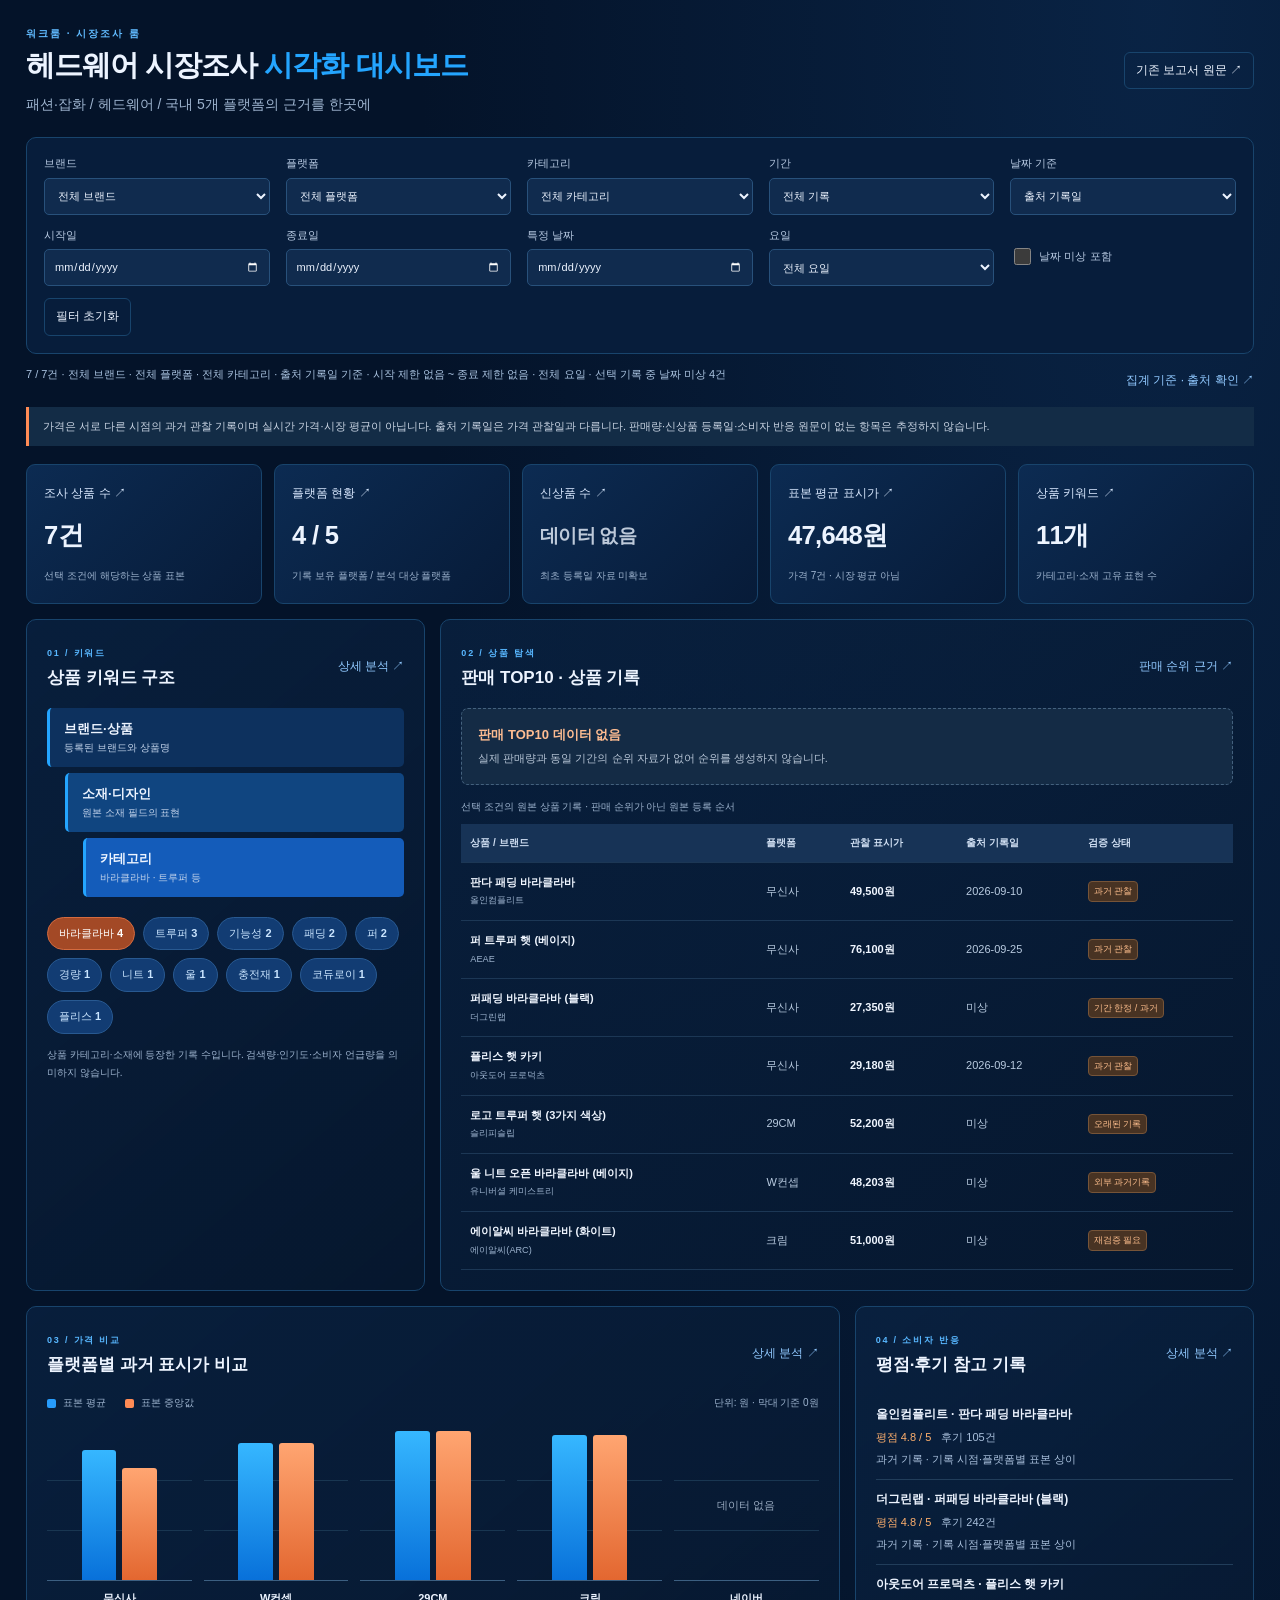
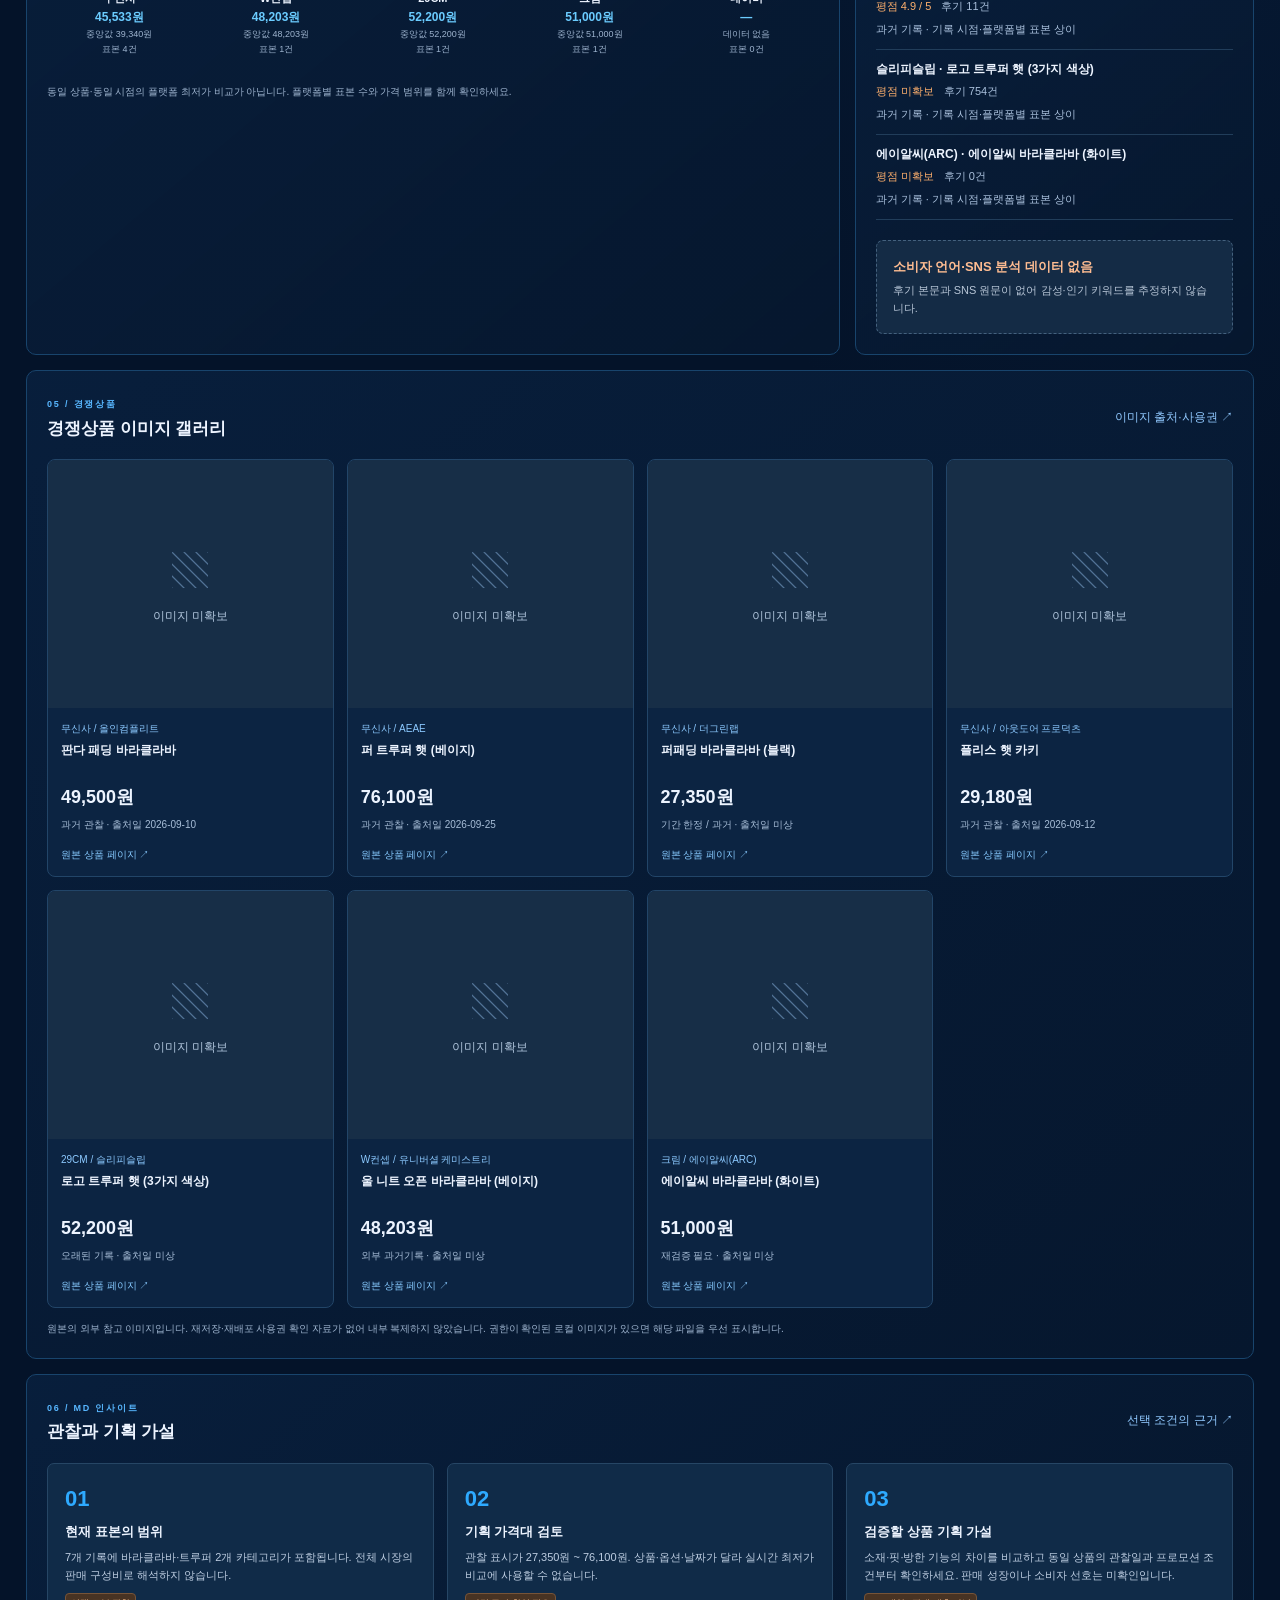
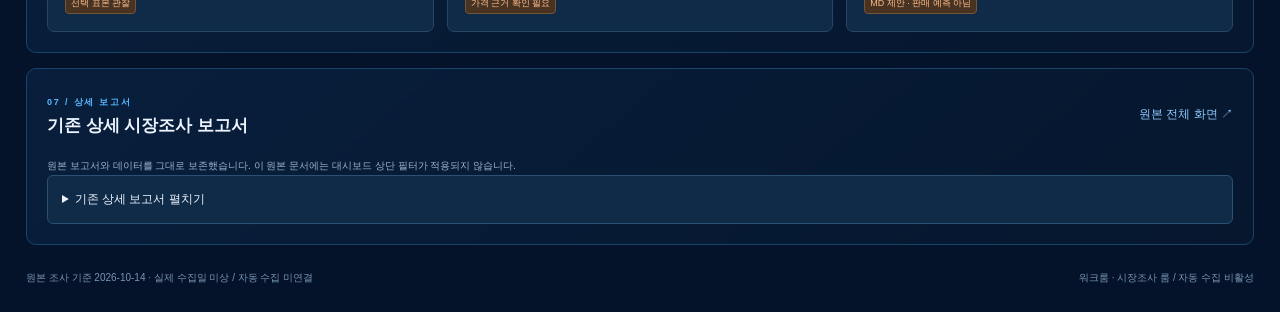
==== commit cb390a82: "Update market room visualization dashboard 시장조사 룸에 공통 필터, 표본 가격 비교, 근거 상세, 상품 갤러리를 추가합니다. 기존 보고서와 ma" ====
--- a/docs/market.html
+++ b/docs/market.html
@@ -1,479 +1,14 @@
-<!doctype html>
-<html lang="ko">
-<head>
-<meta charset="utf-8"/><meta name="viewport" content="width=device-width, initial-scale=1"/>
-<meta name="theme-color" content="#131717"/>
-<meta name="description" content="5개 패션 플랫폼 헤드웨어 시장조사 대시보드 - 근거 중심 상품·가격·트렌드 분석"/>
-<title>헤드웨어 | 시장조사 분석</title>
-<style>
-:root{--ink:#181d1b;--deep:#171c1b;--panel:#fff;--line:#e4e9e6;--mute:#7c8680;--bg:#f6f7f5;--soft:#eff3ef;--accent:#c9603d;--accent-light:#fff3ed;--green:#357966;--blue:#607ca0;--shadow:0 12px 35px rgba(28,38,32,.035)}
-*{box-sizing:border-box}html{scroll-behavior:smooth}body{margin:0;background:var(--bg);font:14px/1.6 'Pretendard Variable',Pretendard,'Apple SD Gothic Neo','Malgun Gothic',Arial,sans-serif;color:var(--ink)}button,input,select{font:inherit}button{cursor:pointer}a{color:inherit;text-decoration:none}strong{font-weight:750}.app{display:grid;grid-template-columns:246px minmax(0,1fr);min-height:100vh}.sidebar{background:var(--deep);color:#f5f5f1;padding:32px 20px 22px;position:sticky;top:0;height:100vh;display:flex;flex-direction:column;gap:25px;overflow:auto}.mark{display:flex;align-items:center;gap:11px;padding:0 10px}.markicon{width:32px;height:32px;border-radius:9px;background:#d88258;display:grid;place-items:center;color:#fff;font-weight:900;font-size:18px;transform:rotate(-7deg)}.mark h1{margin:0;font-size:15px;line-height:1.18;letter-spacing:.7px}.mark p{margin:2px 0 0;font-size:9px;letter-spacing:2.5px;color:#b2bcb5}.sidecaption{font-size:10px;letter-spacing:1.5px;color:#7d8c85;margin:0 12px 10px}.nav{display:grid;gap:4px}.nav button{border:0;text-align:left;background:transparent;color:#aab6af;padding:12px 14px;border-radius:9px;display:flex;gap:12px;align-items:center;font-size:12px;font-weight:600;transition:.2s}.nav button:hover{color:white;background:#27302c}.nav button.active{color:#fff;background:#35413c}.nav button.active .navico{color:#faad89}.navico{font-size:16px;line-height:1;width:19px;text-align:center}.sidefoot{margin-top:auto}.sidefoot .system{border:1px solid #35423a;border-radius:12px;padding:14px;background:#202924}.syshead{display:flex;align-items:center;gap:8px;font-weight:700;font-size:12px}.dot{display:inline-block;width:7px;height:7px;background:#e09d57;border-radius:50%}.sidefoot small{display:block;color:#a4afa9;font-size:11px;margin-top:9px;line-height:1.7}.main{min-width:0;padding:32px clamp(22px,3.9vw,62px) 65px;max-width:1700px;width:100%;margin:auto}.toprow{display:flex;align-items:center;justify-content:space-between;gap:12px;margin-bottom:25px}.breadcrumbs{font-size:11px;color:#909b95;letter-spacing:.3px}.breadcrumbs b{color:var(--ink)}.topactions{display:flex;align-items:center;gap:10px}.tinydate{font-size:11px;color:#7c8780;white-space:nowrap}.btn{border:1px solid #dbe2dd;background:white;color:#27322d;padding:9px 13px;border-radius:8px;font-weight:650;font-size:12px;display:inline-flex;align-items:center;gap:7px;justify-content:center}.btn:hover{background:#f0f4f1}.btn.primary{background:var(--deep);border-color:var(--deep);color:white}.btn.primary:hover{background:#303b35}.btn.orange{background:var(--accent);color:white;border-color:var(--accent)}.eyebrow{letter-spacing:2.8px;font-size:10px;font-weight:800;color:var(--accent);text-transform:uppercase;margin:0 0 12px}.heading{display:flex;align-items:end;justify-content:space-between;gap:15px;margin-bottom:24px}.heading h2{font-size:clamp(25px,3vw,37px);line-height:1.22;letter-spacing:-1.1px;margin:0;font-weight:790}.heading p{margin:10px 0 0;color:var(--mute);font-size:13px}.headright{display:flex;gap:7px;align-items:center}.pill{border:1px solid #dee6df;border-radius:30px;padding:6px 10px;font-size:10px;font-weight:700;color:#597266;background:#f3f7f2;white-space:nowrap}.pill.warn{background:#fff7ec;color:#a46a36;border-color:#f7e4c8}.notice{background:#fff6ef;border:1px solid #f3dfd1;border-radius:11px;padding:13px 16px;color:#7b533d;font-size:12px;margin-bottom:24px;display:flex;gap:9px;align-items:flex-start}.metrics{display:grid;grid-template-columns:repeat(4,1fr);gap:14px;margin:0 0 19px}.metric,.card{background:var(--panel);border:1px solid var(--line);border-radius:13px;box-shadow:var(--shadow)}.metric{padding:20px 21px;min-height:132px}.metatxt{color:#85918a;font-size:11px;font-weight:650;display:flex;justify-content:space-between;gap:8px}.metricval{font-size:30px;letter-spacing:-1px;font-weight:820;line-height:1.25;margin-top:14px}.metricfoot{margin-top:5px;color:#8c9790;font-size:10.5px}.metric .miniicon{font-size:15px;color:#a8b3ac}.layout2{display:grid;grid-template-columns:1.5fr 1fr;gap:17px}.card{padding:23px}.cardhead{display:flex;justify-content:space-between;gap:12px;align-items:flex-start;margin-bottom:16px}.card h3{margin:0;font-size:15px;letter-spacing:-.35px}.hint{margin-top:3px;color:#93a098;font-size:11px}.tag{font-size:10px;border-radius:5px;padding:3px 7px;background:#f3f4f2;color:#727e76;white-space:nowrap}.tag.good{background:#e9f5f0;color:#307b61}.tag.caution{background:#fff2e1;color:#a16b3d}.tag.low{background:#f1eded;color:#a28080}.tag.hypo{background:#ebedf7;color:#676ca2}.pricechart{min-height:225px}.barline{display:grid;grid-template-columns:155px 1fr 80px;align-items:center;gap:10px;margin:13px 0}.barname{font-size:11px;color:#46534a;white-space:nowrap;text-overflow:ellipsis;overflow:hidden}.bararea{height:12px;background:#f0f3ef;border-radius:3px;position:relative}.barfill{height:100%;background:#c87953;border-radius:3px;min-width:2px}.barval{font-size:11px;text-align:right;font-weight:750;white-space:nowrap}.legend{display:flex;align-items:center;gap:6px;color:#87938c;font-size:10.5px;margin-top:12px}.legsquare{display:inline-block;background:#c87953;width:8px;height:8px;border-radius:2px}.oprow{display:grid;grid-template-columns:1fr 110px 37px;gap:9px;align-items:center;padding:11px 0;border-bottom:1px solid #eff1ef}.oprow:last-child{border:0}.opname{font-size:11px;font-weight:700}.opbar{background:#f1f2ee;height:6px;border-radius:10px}.opbar i{height:6px;display:block;background:#688577;border-radius:10px}.opval{text-align:right;font-size:11px;font-weight:780}.desc{font-size:11px;line-height:1.7;color:#87938c}.sectiontitle{display:flex;align-items:center;justify-content:space-between;gap:10px;margin:28px 0 14px}.sectiontitle h3{font-size:17px;margin:0;letter-spacing:-.4px}.sectiontitle small{font-size:11px;color:#919c95}.productgrid{display:grid;grid-template-columns:repeat(4,minmax(0,1fr));gap:15px}.product{border-radius:12px;border:1px solid #e2e7e1;background:#fff;overflow:hidden;min-width:0}.visual{aspect-ratio:1/1;background:linear-gradient(140deg,#f2f0ea,#e8eee9);position:relative;display:flex;align-items:center;justify-content:center;overflow:hidden}.visual img{width:100%;height:100%;object-fit:cover}.visual .fallback{display:grid;place-items:center;position:absolute;inset:0;background:linear-gradient(145deg,#f7f1e7,#e6ece8);font-size:56px;color:#bec8bd}.platformchip{position:absolute;z-index:2;top:11px;left:11px;background:#fffffff0;border:1px solid #eff0ea;border-radius:5px;padding:4px 7px;font-size:9px;font-weight:800;color:#39413d}.productinfo{padding:13px 14px 15px}.brand{color:#a06d53;font-size:10px;letter-spacing:.4px;font-weight:800}.prodname{font-size:12px;font-weight:750;min-height:33px;margin:3px 0 8px;line-height:1.42}.prodbottom{display:flex;align-items:center;justify-content:space-between;gap:3px}.prodprice{font-size:17px;font-weight:800;letter-spacing:-.5px}.productmeta{color:#8c958f;font-size:10px;display:flex;justify-content:space-between;align-items:center;margin-top:9px;gap:8px}.productmeta .tag{font-size:9px}.compactactions{margin-top:9px;display:flex;gap:5px}.compactactions a,.compactactions button{color:#667770;background:#f3f5f2;border:0;padding:5px 8px;border-radius:5px;font-size:10px;font-weight:700}.compactactions a:hover,.compactactions button:hover{color:#fff;background:#35433a}.filters{display:flex;gap:8px;flex-wrap:wrap;align-items:center;margin-bottom:22px}.filterchip{padding:9px 14px;border-radius:7px;background:#fff;border:1px solid #dfe6df;color:#657269;font-size:11px;font-weight:700}.filterchip:hover{border-color:#9fb3a4}.filterchip.active{background:#222c26;color:#fff;border-color:#222c26}.field{background:#fff;border:1px solid #dfe5df;border-radius:8px;padding:10px 12px;font-size:12px;min-height:40px;color:#47574d;outline:none}.field:focus{border-color:#6c8d79}.search{min-width:170px;flex:1}.twocol{display:grid;grid-template-columns:1.1fr .9fr;gap:17px}.textblock{padding:18px;border-radius:10px;background:#f4f6f2}.textblock h4{font-size:12px;margin:0 0 6px}.textblock p{color:#748077;font-size:11px;margin:0;line-height:1.7}.section{display:none}.section.active{display:block;animation:slideIn .22s ease-out}@keyframes slideIn{from{opacity:.4;transform:translateY(5px)}to{opacity:1;transform:translateY(0)}}.fulltable{width:100%;border-collapse:collapse;font-size:11.5px}.fulltable th{font-size:10px;text-align:left;color:#8a958e;letter-spacing:.2px;background:#f8faf8;font-weight:750}.fulltable td,.fulltable th{border-bottom:1px solid #edf0ec;padding:13px 10px;vertical-align:middle}.fulltable td{color:#47534d}.fulltable tr:last-child td{border-bottom:0}.fulltable a{color:#ad694c;font-weight:750}.tablewrap{overflow:auto}.fulltable td:nth-child(1){font-weight:750;min-width:145px}.small{font-size:11px;color:#929c96}.empty{min-height:130px;padding:32px 12px;text-align:center;display:grid;place-items:center;color:#929c94;border:1px dashed #dde4dc;border-radius:10px;background:#fbfcfa}.empty b{color:#65746a;display:block}.trendgrid{display:grid;grid-template-columns:repeat(2,minmax(0,1fr));gap:14px}.trend{display:flex;gap:15px;align-items:stretch;padding:13px;border:1px solid #e3e9e3;border-radius:12px;background:#fff}.trend .timg{flex:0 0 110px;border-radius:7px;background:#e9eee8;overflow:hidden;aspect-ratio:1/1}.trend .timg img{width:100%;height:100%;object-fit:cover}.trend h4{margin:5px 0;font-size:13px}.trend p{font-size:11px;color:#7c8980;margin:7px 0}.tstrip{font-size:10px;color:#a8795d;font-weight:800}.readmore{font-size:11px;color:#af704c;font-weight:700}.evidence{padding:17px;background:#f7f9f6;border-radius:10px;border:1px solid #ecf0eb;margin:10px 0}.evidence h4{font-size:12px;margin:0 0 6px}.evidence p{font-size:11px;line-height:1.8;color:#6d7b72;margin:0}.timeline{border-left:2px solid #dce6dc;margin:8px 0 0 8px;padding-left:20px}.timeline div{position:relative;margin:0 0 21px}.timeline div:before{content:'';position:absolute;left:-27px;top:3px;height:11px;width:11px;border:2px solid #e8f0ea;background:#6f977e;border-radius:50%}.timeline strong{font-size:12px}.timeline p{font-size:11px;color:#819087;margin:4px 0}.sourceitem{display:flex;justify-content:space-between;gap:15px;align-items:center;padding:13px 0;border-bottom:1px solid #eaf0e9}.sourceitem:last-child{border:0}.sourceitem h4{margin:0;font-size:12px}.sourceitem small{font-size:10px;color:#9aa39b}.sourceitem a{white-space:nowrap;font-size:11px;color:#b4714f;font-weight:800}.connector{display:grid;grid-template-columns:120px 1fr 95px;gap:10px;align-items:center;border-bottom:1px solid #eef1ed;padding:15px 0}.connector:last-child{border:0}.connector p{margin:2px 0 0;font-size:10px;color:#98a39b}.connname{font-weight:800;font-size:12px}.footer{margin:35px 0 0;font-size:11px;color:#98a39b;display:flex;align-items:center;justify-content:space-between;border-top:1px solid #e1e8e1;padding-top:20px}.tabactions{display:flex;gap:9px;align-items:center}.chartnote{background:#f7f8f5;padding:10px 12px;border-radius:7px;color:#8a948c;font-size:10px;margin-top:16px}.statusbar{display:flex;align-items:center;gap:5px;flex-wrap:wrap}.guide{font-size:12px;line-height:1.9;color:#657369}.guide code{background:#f2f4f1;font-size:11px;padding:2px 5px;border-radius:4px}.guide h4{font-size:13px;color:#28372c;margin:17px 0 6px}.badgeonly{display:none}.mobilebar{display:none}.sr-only{position:absolute;width:1px;height:1px;padding:0;overflow:hidden;clip:rect(0,0,0,0)}
-@media(max-width:1250px){.productgrid{grid-template-columns:repeat(3,1fr)}.layout2{grid-template-columns:1.2fr 1fr}.barline{grid-template-columns:110px 1fr 70px}.main{padding-left:30px;padding-right:30px}.trendgrid{grid-template-columns:1fr 1fr}}
-@media(max-width:970px){.app{grid-template-columns:1fr}.sidebar{display:none}.mobilebar{display:flex;background:#171c1b;color:white;padding:13px 19px;position:sticky;top:0;z-index:10;justify-content:space-between;align-items:center}.mobilebar strong{letter-spacing:1px}.mobilebar select{background:#27322c;border:1px solid #48514b;padding:7px 8px;color:white;border-radius:6px}.main{padding-top:19px}.metrics{grid-template-columns:repeat(2,1fr)}.layout2{grid-template-columns:1fr 1fr}.productgrid{grid-template-columns:repeat(3,1fr)}.trendgrid{grid-template-columns:1fr}}
-@media(max-width:640px){.main{padding:18px 15px 45px}.toprow{display:none}.heading{align-items:flex-start;flex-direction:column}.heading h2{font-size:29px}.metrics{gap:8px}.metric{padding:14px;min-height:109px}.metricval{font-size:23px}.layout2,.twocol{grid-template-columns:1fr}.productgrid{grid-template-columns:repeat(2,minmax(0,1fr));gap:9px}.productinfo{padding:10px}.prodname{font-size:11px}.prodprice{font-size:15px}.card{padding:17px}.trend{gap:10px}.trend .timg{flex-basis:90px}.connector{grid-template-columns:85px 1fr}.connector .tag{grid-column:2;justify-self:start}.barline{grid-template-columns:95px 1fr 65px}.footer{display:block}.tabactions{margin-top:9px}.tinydate{display:none}}
-</style>
-<style>.sidebar{display:none!important}.app{grid-template-columns:minmax(0,1fr)!important}.main{max-width:none!important;padding:20px 25px 50px!important}.toprow{display:none!important}.heading{margin-top:0!important}.footer{display:none!important}@media(max-width:650px){.main{padding:14px!important}}</style></head>
-<body>
-<div class="mobilebar"><strong>◈ 헤드웨어 시장조사</strong><select id="mobileNav" aria-label="페이지 이동"><option value="overview">전체 현황</option><option value="products">상품·경쟁사 탐색</option><option value="prices">가격·할인 분석</option><option value="trends">트렌드 분석</option><option value="research">시장조사 보고서</option><option value="sources">출처·데이터</option><option value="automation">자동 업데이트</option></select></div>
-<div class="app"><aside class="sidebar">
-  <div class="mark"><div class="markicon">ㅎ</div><div><h1>헤드웨어<br/>시장조사</h1><p>시장조사 / 2026</p></div></div>
-  <div><p class="sidecaption">조사·분석 메뉴</p><nav class="nav" id="sidebarNav" aria-label="주 메뉴">
-  <button class="active" data-page="overview"><span class="navico">◫</span>전체 현황</button>
-  <button data-page="products"><span class="navico">▦</span>상품·경쟁사 탐색</button>
-  <button data-page="prices"><span class="navico">▥</span>가격·할인 분석</button>
-  <button data-page="trends"><span class="navico">✳</span>트렌드 분석</button>
-  <button data-page="research"><span class="navico">◩</span>시장조사 보고서</button>
-  <button data-page="sources"><span class="navico">↗</span>출처·검증 자료</button>
-  </nav></div>
-  <div><p class="sidecaption">시스템 설정</p><nav class="nav"><button data-page="automation"><span class="navico">↻</span>자동 업데이트</button></nav></div>
-  <div class="sidefoot"><div class="system"><div class="syshead"><span class="dot"></span><span>자동 수집 상태</span></div><small id="sideStatus">자동 갱신 설정 필요<br/>초기 표본 데이터로 화면 구성</small></div><small>5개 플랫폼 · AI 토큰 미사용<br/>검증 가능한 근거 중심</small></div>
-</aside><main class="main">
-<div class="toprow"><div class="breadcrumbs">시장조사 &nbsp;/&nbsp; <b id="breadcrumb">전체 현황</b> &nbsp; / &nbsp; 헤드웨어</div><div class="topactions"><span class="tinydate" id="headerDate"></span><button class="btn" id="refreshData">↻ 새 자료 불러오기</button><button class="btn primary" id="exportCSV">↓ 엑셀용 표 저장</button></div></div>
-<div class="heading"><div><p class="eyebrow">2026 가을·겨울 · 국내 시장</p><h2 id="sectionHeading">헤드웨어 시장 현황<span style="color:#d18661">.</span></h2><p id="sectionSubheading">데이터와 가설을 구분하는 5개 플랫폼 헤드웨어 리서치 대시보드.</p></div><div class="headright"><span class="pill" id="periodTag">2026.07—10</span><span class="pill warn" id="dataTag">초기 조사 데이터</span></div></div>
-<div class="notice"><span style="font-size:15px">ⓘ</span><span>이 화면은 <b>공개자료 기반 초기 시장조사본</b>입니다. 가격은 서로 다른 날짜의 사례일 수 있고 실시간 최저가·시장 평균·실판매량을 의미하지 않습니다. 자동화 활성화 여부는 자동 업데이트 메뉴에서 확인하세요.</span></div>
-
-<section class="section active" id="page-overview">
-  <div class="metrics" id="metrics"></div>
-  <div class="layout2"><div class="card"><div class="cardhead"><div><h3>대표 상품 가격 비교</h3><div class="hint">서로 다른 상품번호의 표시가 사례 · 원</div></div><span class="tag caution">가격일 상이</span></div><div class="pricechart" id="overviewChart"></div><div class="chartnote">상품별 프로모션·쿠폰 적용조건이 서로 달라 실제 플랫폼 최저가 순위를 의미하지 않습니다.</div></div>
-    <div class="card"><div class="cardhead"><div><h3>신상품 기회 우선순위</h3><div class="hint">기획자의 정성적 우선순위 평가 · 5점 만점</div></div><span class="tag hypo">전략 가설</span></div><div id="opportunityChart"></div><div class="chartnote">시장성장률 또는 실제 판매 예측값이 아닙니다.</div></div></div>
-  <div class="sectiontitle"><h3>주요 경쟁상품 <span class="small">/ 상품 레퍼런스</span></h3><button class="btn" data-goto="products">전체 상품 보기 ↗</button></div><div class="productgrid" id="overviewProducts"></div>
-  <div class="sectiontitle"><h3>핵심 시장 트렌드</h3></div><div class="trendgrid" id="overviewTrends"></div>
-</section>
-
-<section class="section" id="page-products"><div class="card"><div class="cardhead"><div><h3>상품·경쟁사 탐색</h3><div class="hint">플랫폼·카테고리별 경쟁 상품 검색 및 원문 확인</div></div><span class="tag" id="productsCount">상품 0건</span></div><div class="filters" id="platformFilters"></div><div class="filters"><input class="field search" id="productSearch" type="search" placeholder="브랜드, 상품명, 소재 검색"/><select class="field" id="productCategory"><option value="전체">전체 카테고리</option><option>바라클라바</option><option>트루퍼</option><option>비니</option><option>볼캡</option><option>기타</option></select><select class="field" id="productSort"><option value="default">기본 정렬</option><option value="asc">표시가 낮은 순</option><option value="desc">표시가 높은 순</option><option value="brand">브랜드순</option></select></div><div id="productsAll" class="productgrid"></div></div></section>
-
-<section class="section" id="page-prices"><div class="filters" id="pricePlatforms"></div><div class="twocol"><div class="card"><div class="cardhead"><div><h3>플랫폼별 가격 사례</h3><div class="hint">상품별 과거 관찰가격 비교 · 원</div></div><span class="tag caution">비교 유의</span></div><div id="priceChart"></div></div><div class="card"><div class="cardhead"><div><h3>가격 변동 기록</h3><div class="hint">수집 작업이 시작된 뒤 날짜별 가격 기록이 쌓임</div></div><span class="tag">관측값 전용</span></div><div id="historyChart"></div></div></div><div class="sectiontitle"><h3>상품별 관찰 가격</h3><button class="btn" id="pricesCSV">↓ 엑셀용 표 저장</button></div><div class="card tablewrap"><table class="fulltable"><thead><tr><th>상품 / 브랜드</th><th>플랫폼</th><th>표시가</th><th>기준가격</th><th>기록 상태</th><th>관찰 일자</th><th>출처</th></tr></thead><tbody id="priceTable"></tbody></table></div><div class="notice" style="margin:16px 0 0"><span>ⓘ</span><span>가격 변동률은 동일 상품번호·옵션에 대한 날짜별 관측값 2개 이상이 있을 때만 계산합니다. 서로 다른 상품의 가격 차이는 ‘최저가’로 표시하지 않습니다.</span></div></section>
-
-<section class="section" id="page-trends"><div class="sectiontitle" style="margin-top:0"><h3>시즌 트렌드 분석</h3><span class="pill">정성적 트렌드 관찰</span></div><div class="trendgrid" id="trendsAll"></div><div class="sectiontitle"><h3>MD 신상품 기회</h3></div><div class="card"><div class="cardhead"><div><h3>상품 개발 우선순위</h3><div class="hint">국내 관찰 근거 + 차별화 가능성 + 계절 적합성 · 주관적 정성 평가</div></div><span class="tag hypo">예측 아님</span></div><div id="opportunitiesDetailed"></div></div></section>
-
-<section class="section" id="page-research"><div class="metrics"><div class="metric"><div class="metatxt">조사 기간 <span>◷</span></div><div class="metricval" style="font-size:21px">7월~10월</div><div class="metricfoot">최근 3개월 · 2026</div></div><div class="metric"><div class="metatxt">시장 규모 <span>∑</span></div><div class="metricval" style="font-size:21px">미확보</div><div class="metricfoot">검증된 독립 수치 없음</div></div><div class="metric"><div class="metatxt">SNS 반응 <span>♡</span></div><div class="metricval" style="font-size:21px">미확보</div><div class="metricfoot">동일 기준 원자료 필요</div></div><div class="metric"><div class="metatxt">판매 점유율 <span>◌</span></div><div class="metricval" style="font-size:21px">미확보</div><div class="metricfoot">플랫폼별 거래액 확인 불가</div></div></div>
-<div class="twocol"><div class="card"><h3>시장조사 핵심 요약</h3><p class="guide">이번 시즌 헤드웨어는 방한 기능 외에 실루엣·소재·스타일링 표현에 따라 차별화된 상품군이 형성되는 양상을 보인다. 특히 일부 국내 유통 상품에서는 <strong>패딩 바라클라바</strong>와 <strong>퍼·플리스 트루퍼</strong>의 카테고리 상위 노출 기록을 확인할 수 있다. 단, 이 사례를 시장 전체 성장률로 확대 해석하지 않는다.</p><div class="evidence"><h4>확인된 관찰</h4><p>무신사 일부 개별 상품의 카테고리 랭킹 기록, 29CM·크림 개별 상품 사례, W컨셉 관련 외부 과거 가격 기록.</p></div><div class="evidence"><h4>MD 기획 가설</h4><p>두 가지 방식 바라클라바 / 소재 차별화 트루퍼 / 미니멀 구조적 햇의 단계별 소량 테스트.</p></div></div><div class="card"><h3>자료 신뢰도</h3><div class="evidence"><h4>상대적으로 근거 있음</h4><p>상품 존재·개별 페이지 표시가·일부 누적 리뷰·특정 날짜 랭킹.</p></div><div class="evidence"><h4>추가 검증 필요</h4><p>현재 최종 결제가, W컨셉 플랫폼 원문, SNS 바이럴 성과, 최근 90일 신규 리뷰 건수.</p></div><div class="evidence"><h4>수치 미확보</h4><p>국내 헤드웨어 시장규모, 플랫폼별 판매량·거래액, 전년 대비 증가율, 정확한 점유율.</p></div></div></div>
-<div class="sectiontitle"><h3>4주 MD 실행 계획</h3></div><div class="card"><div class="timeline"><div><strong>1주차 · 동일 상품번호 정의 및 가격 검증</strong><p>상품번호/컬러/옵션 매칭 → 플랫폼별 정상가·상품할인·쿠폰명·배송비·최종가 수집</p></div><div><strong>2주차 · 고객 리뷰·SNS 반응 조사</strong><p>최근 90일 리뷰를 실제 작성일로 필터링하고 소재·핏·방한·편의성으로 분류</p></div><div><strong>3주차 · 두 가지 방식 / 트루퍼 샘플 기획</strong><p>공급가·마진·예상 판매가·플랫폼 수수료·할인 분담 시나리오 비교</p></div><div><strong>4주차 · 플랫폼별 콘텐츠 비교 테스트</strong><p>썸네일·상세페이지·기획전 상품을 기준으로 클릭률·구매전환율·판매량·공헌이익 평가</p></div></div></div>
-</section>
-
-<section class="section" id="page-sources"><div class="twocol"><div class="card"><div class="cardhead"><div><h3>조사 출처 및 참고자료</h3><div class="hint">링크를 클릭하면 조사 근거 원문으로 이동</div></div><span class="tag" id="sourceCount"></span></div><div id="sourceList"></div></div><div class="card"><h3>자료 검증 기준</h3><div class="evidence"><h4>① 관찰 데이터</h4><p>실제 페이지/정보 연동 서비스에 존재하는 상품·가격·후기 수 등의 기록. 가격 관찰일과 출처를 별도 표시.</p></div><div class="evidence"><h4>② 과거 기록</h4><p>검색 스냅샷·제3자 기록은 표본으로만 보존하고 실시간 판매가나 전년 비교 수치로 활용하지 않음.</p></div><div class="evidence"><h4>③ MD 분석 및 전략</h4><p>우선순위·상품기회·타깃 가격대는 검증된 사실이 아닌 제안으로 라벨링.</p></div><div class="evidence"><h4>④ 자동 수집 원칙</h4><p>공식 정보 연동 서비스 또는 허용된 공급 데이터만 사용. 수집 실패 시 값을 추정해 채우지 않고 이전 기록을 유지하고 오류를 표시.</p></div></div></div></section>
-
-<section class="section" id="page-automation"><div class="twocol"><div class="card"><div class="cardhead"><div><h3>플랫폼별 데이터 수집 연결</h3><div class="hint">수집 준비 상태 및 최신 성공 기록</div></div><span class="tag caution" id="automationLabel">설정 전</span></div><div id="collectorList"></div></div><div class="card"><h3>AI 토큰 없는 자동 갱신 구조</h3><p class="guide">사이트는 생성형 AI를 호출하지 않고 <b>정해진 주기에 데이터 파일을 갱신</b>하는 방식으로 설계되어 있습니다. 공식 정보 연동 서비스와 인증된 제공 피드를 읽어서 <code>docs/data/market.json</code> 및 관찰 이력에 기록하고 웹사이트가 새 파일을 가져오도록 구성했습니다.</p><div class="evidence"><h4>자동화 주기</h4><p>깃허브 자동 실행 기능에 매일 09:17 한국 시간 갱신 일정 설정. 실제 작동은 저장소에 업로드하고 자동 실행 기능을 활성화한 뒤부터 시작됩니다.</p></div><div class="evidence"><h4>현재 가능한 연결</h4><p>네이버 공식 쇼핑 검색 API(정보 연동 서비스) (클라이언트 키 필요). 무신사, W컨셉, 29CM, 크림은 허용된 승인된 데이터 제공 경로를 연결해야 자동 가격 수집 가능.</p></div><div class="evidence"><h4>AI 토큰 사용</h4><p>일반 데이터 업데이트에 AI 토큰 0개. 다만 외부 API(정보 연동 서비스)·깃허브 자동 실행 기능 운영에는 서비스 제공자의 인증, 호출 제한 및 비용 조건이 적용될 수 있습니다.</p></div></div></div><div class="sectiontitle"><h3>사이트 온라인 공개 설정</h3></div><div class="card"><div class="guide"><h4>1단계 — 깃허브 저장소 만들기</h4><p>첨부한 압축파일(ZIP)을 새로운 깃허브 저장소에 올립니다. <code>docs/</code> 폴더가 사이트이고 <code>.github/workflows/</code>가 자동갱신 작업입니다.</p><h4>2단계 — 웹사이트 공개 설정</h4><p>설정(Settings) → 페이지(Pages) → 브랜치로 배포(Deploy from a branch) → <code>main</code> / <code>/docs</code>를 선택합니다.</p><h4>3단계 — 네이버 상품정보 연결</h4><p>깃허브 저장소 비밀 변수(Secrets)에 <code>NAVER_CLIENT_ID</code>, <code>NAVER_CLIENT_SECRET</code>을 설정하고 자동 실행 기능을 활성화합니다.</p><h4>4단계 — 나머지 플랫폼 연동</h4><p>나머지 4개 플랫폼은 공식 제공 피드/승인된 데이터 전달 방식이 확보되면 <code>feeds/</code> JSON에 연결해 주기 갱신합니다.</p><h4>5단계 — 자동 갱신 확인</h4><p>자동 실행(Actions) 메뉴에서 실행 로그를 확인하고, 이 화면의 최신 갱신일과 수집 상태를 점검합니다.</p></div></div></section>
-<footer class="footer"><span>헤드웨어 시장조사 © 2026 · MD 실무 분석 도구</span><span>출처 중심 분석 · 확인되지 않은 수치 제외</span></footer>
-</main></div>
-<script id="embeddedSeed" type="application/json">{
-  "meta": {
-    "title": "헤드웨어 시장조사 대시보드",
-    "version": "1.0.0",
-    "reportDate": "2026-10-14",
-    "researchFrom": "2026-07-14",
-    "researchTo": "2026-10-14",
-    "lastDataRefresh": null,
-    "automation": "not_configured",
-    "scope": "국내 패션잡화 · 모자·방한 헤드웨어 · 공개자료",
-    "notice": "초기 데이터는 서로 다른 시점에 확인한 사례 기록입니다. 실시간 가격·거래량이나 시장 평균을 의미하지 않습니다."
-  },
-  "platforms": [
-    "무신사",
-    "W컨셉",
-    "29CM",
-    "크림",
-    "네이버"
-  ],
-  "products": [
-    {
-      "id": "musinsa-4401373",
-      "platform": "무신사",
-      "name": "판다 패딩 바라클라바",
-      "brand": "올인컴플리트",
-      "category": "바라클라바",
-      "material": "패딩",
-      "price": 49500,
-      "originalPrice": 55000,
-      "discountPct": 10,
-      "coupon": "첫 구매 쿠폰은 별도 조건 확인",
-      "image": "https://d2gfz7wkiigkmv.cloudfront.net/pickin/2/1/2/1rKkpLaMRxm35PmqJgxSTQ",
-      "imageProvenance": "브랜드 상품 참고 이미지 (위시버킷)",
-      "url": "https://www.musinsa.com/products/4401373",
-      "source": "무신사 상품 페이지",
-      "sourceDate": "2026-09-10",
-      "observedAt": null,
-      "status": "과거 관찰",
-      "confidence": "medium",
-      "rating": 4.8,
-      "reviews": 105,
-      "rank": "여성 바라클라바 카테고리 3위(2026-09-10)",
-      "notes": "같은 기간 동일 채널 기준 비교가 아니며 현재가 확인 필요",
-      "channel": "패션 셀렉트"
-    },
-    {
-      "id": "musinsa-7309656",
-      "platform": "무신사",
-      "name": "퍼 트루퍼 햇 (베이지)",
-      "brand": "AEAE",
-      "category": "트루퍼",
-      "material": "퍼·코듀로이",
-      "price": 76100,
-      "originalPrice": 89000,
-      "discountPct": 14,
-      "coupon": "조건별 추가 할인 미반영",
-      "image": "https://image.msscdn.net/thumbnails/images/prd_img/20260911/7309656/detail_7309656_17895425632569_big.jpg?w=1200",
-      "imageProvenance": "무신사 공식 제품 이미지",
-      "url": "https://www.musinsa.com/products/7309656",
-      "source": "무신사 상품 페이지",
-      "sourceDate": "2026-09-25",
-      "observedAt": null,
-      "status": "과거 관찰",
-      "confidence": "medium",
-      "rating": null,
-      "reviews": null,
-      "rank": "트루퍼 3위 기록(2026-09-25)",
-      "notes": "퍼·코듀로이 소재 차별화 사례",
-      "channel": "스트리트"
-    },
-    {
-      "id": "musinsa-4535065",
-      "platform": "무신사",
-      "name": "퍼패딩 바라클라바 (블랙)",
-      "brand": "더그린랩",
-      "category": "바라클라바",
-      "material": "퍼·패딩",
-      "price": 27350,
-      "originalPrice": 49000,
-      "discountPct": 44,
-      "coupon": "기간 한정 타임특가 기록",
-      "image": "https://image.msscdn.net/thumbnails/images/goods_img/20241018/4535065/4535065_17292374108551_big.jpg",
-      "imageProvenance": "무신사 글로벌 제품 이미지",
-      "url": "https://www.musinsa.com/products/4535065",
-      "source": "무신사 상품 페이지",
-      "sourceDate": null,
-      "observedAt": null,
-      "status": "기간 한정 / 과거",
-      "confidence": "medium",
-      "rating": 4.8,
-      "reviews": 242,
-      "rank": "여성 바라클라바 3위(8월 4주차)",
-      "notes": "타임특가 가격: 상시판매가와 비교 금지",
-      "channel": "기능·방한"
-    },
-    {
-      "id": "musinsa-5714017",
-      "platform": "무신사",
-      "name": "플리스 햇 카키",
-      "brand": "아웃도어 프로덕츠",
-      "category": "트루퍼",
-      "material": "플리스",
-      "price": 29180,
-      "originalPrice": 42900,
-      "discountPct": 32,
-      "coupon": "추가 쿠폰 미반영",
-      "image": null,
-      "imageProvenance": null,
-      "url": "https://www.musinsa.com/products/5714017",
-      "source": "무신사 상품 페이지",
-      "sourceDate": "2026-09-12",
-      "observedAt": null,
-      "status": "과거 관찰",
-      "confidence": "medium",
-      "rating": 4.9,
-      "reviews": 11,
-      "rank": "여성 트루퍼 3위(2026-09-12)",
-      "notes": "플리스 소재 제품 공급·랭킹 사례",
-      "channel": "기능·방한"
-    },
-    {
-      "id": "29cm-865171",
-      "platform": "29CM",
-      "name": "로고 트루퍼 햇 (3가지 색상)",
-      "brand": "슬리피슬립",
-      "category": "트루퍼",
-      "material": "충전재·기능성",
-      "price": 52200,
-      "originalPrice": 58000,
-      "discountPct": 10,
-      "coupon": "플랫폼 쿠폰 미확인",
-      "image": null,
-      "imageProvenance": null,
-      "url": "https://product.29cm.co.kr/catalog/865171",
-      "source": "29CM 과거 상품 페이지",
-      "sourceDate": null,
-      "observedAt": null,
-      "status": "오래된 기록",
-      "confidence": "low",
-      "rating": null,
-      "reviews": 754,
-      "rank": null,
-      "notes": "상품 상세의 리뷰 수·표시가 기록. 2026년 7~10월 값임을 보장하지 않음",
-      "channel": "감도·디자인"
-    },
-    {
-      "id": "wconcept-606417",
-      "platform": "W컨셉",
-      "name": "울 니트 오픈 바라클라바 (베이지)",
-      "brand": "유니버셜 케미스트리",
-      "category": "바라클라바",
-      "material": "울·니트",
-      "price": 48203,
-      "originalPrice": null,
-      "discountPct": null,
-      "coupon": "공식 몰 현재가 미검증",
-      "image": null,
-      "imageProvenance": null,
-      "url": "https://www.wishbucket.io/items/606417",
-      "source": "W컨셉 관련 제3자 가격비교 기록",
-      "sourceDate": null,
-      "observedAt": null,
-      "status": "외부 과거기록",
-      "confidence": "low",
-      "rating": null,
-      "reviews": null,
-      "rank": null,
-      "notes": "위시버킷 기록. W컨셉 공식 가격 확정 불가",
-      "channel": "감도·디자인"
-    },
-    {
-      "id": "kream-703471",
-      "platform": "크림",
-      "name": "에이알씨 바라클라바 (화이트)",
-      "brand": "에이알씨(ARC)",
-      "category": "바라클라바",
-      "material": "기능성·경량",
-      "price": 51000,
-      "originalPrice": null,
-      "discountPct": null,
-      "coupon": "5% 적립; 판매가 할인과 별개",
-      "image": null,
-      "imageProvenance": null,
-      "url": "https://kream.co.kr/products/703471",
-      "source": "크림 상품 페이지",
-      "sourceDate": null,
-      "observedAt": null,
-      "status": "재검증 필요",
-      "confidence": "medium",
-      "rating": null,
-      "reviews": 0,
-      "rank": null,
-      "notes": "브랜드배송; 5만원 이상 무료배송 조건 표기. 적립은 가격 인하가 아님",
-      "channel": "스포츠"
-    }
-  ],
-  "history": [],
-  "trends": [
-    {
-      "id": "tr1",
-      "name": "패딩·퍼 바라클라바",
-      "type": "유통 근거",
-      "strength": 4,
-      "basis": "국내 일부 상품 및 카테고리 3위 기록",
-      "description": "방한 기능과 볼륨감 있는 디자인. 소재·컬러·핏으로 차별화 가능",
-      "status": "관찰",
-      "image": "https://image.msscdn.net/thumbnails/images/goods_img/20241018/4535065/4535065_17292374108551_big.jpg",
-      "url": "https://www.musinsa.com/products/4535065"
-    },
-    {
-      "id": "tr2",
-      "name": "퍼 트루퍼 / 이어플랩",
-      "type": "유통 근거",
-      "strength": 4,
-      "basis": "무신사 트루퍼 상위 노출 사례",
-      "description": "코듀로이·플리스·퍼 소재 교차 적용과 귀덮개 변형",
-      "status": "관찰",
-      "image": "https://image.msscdn.net/thumbnails/images/prd_img/20260911/7309656/detail_7309656_17895425632569_big.jpg?w=1200",
-      "url": "https://www.musinsa.com/products/7309656"
-    },
-    {
-      "id": "tr3",
-      "name": "필박스·구조적 햇",
-      "type": "해외 패션 신호",
-      "strength": 3,
-      "basis": "2026 가을·겨울 런웨이 에디토리얼 참고; 국내 거래액 미확보",
-      "description": "레트로한 형태의 재해석, 소량 테스트 권장",
-      "status": "가설",
-      "image": null,
-      "url": "https://www.vogue.com/article/fall-2026-accessory-trends"
-    },
-    {
-      "id": "tr4",
-      "name": "니트 후드 · 헤어리 텍스처",
-      "type": "상품 사례",
-      "strength": 3,
-      "basis": "니트 후드형 상품 공급 확인, 성장률 미확보",
-      "description": "스트라이프, 마감 디테일, 두 가지 방식으로 착용",
-      "status": "검증 필요",
-      "image": null,
-      "url": "https://product.29cm.co.kr/catalog/865171"
-    }
-  ],
-  "opportunities": [
-    {
-      "name": "다용도 패딩 바라클라바",
-      "score": 4.5,
-      "category": "바라클라바",
-      "tier": "1순위",
-      "rationale": "국내 유통·랭킹 기록 존재, 상품군 확장 여지",
-      "action": "얼굴 둘레 조절 / 3가지 색상 테스트",
-      "kind": "MD 전략 가설"
-    },
-    {
-      "name": "퍼 트리밍 트루퍼",
-      "score": 4.3,
-      "category": "트루퍼",
-      "tier": "2순위",
-      "rationale": "퍼·코듀로이 등 차별화된 소재 사례",
-      "action": "귀덮개 두 가지 착용법 / 소재 비교 테스트",
-      "kind": "MD 전략 가설"
-    },
-    {
-      "name": "플리스 이어플랩",
-      "score": 4.0,
-      "category": "트루퍼",
-      "tier": "3순위",
-      "rationale": "실용적인 보온 아이템의 일부 랭킹 기록",
-      "action": "생활방수 / 보온 기능 설명 강화",
-      "kind": "MD 전략 가설"
-    },
-    {
-      "name": "헤어리 니트 후드",
-      "score": 3.8,
-      "category": "니트 후드",
-      "tier": "4순위",
-      "rationale": "SNS 이미지 표현력과 소재감 개발 가능",
-      "action": "착용감 고객 리뷰 우선 수집",
-      "kind": "MD 전략 가설"
-    },
-    {
-      "name": "미니멀 필박스 햇",
-      "score": 3.2,
-      "category": "기타",
-      "tier": "5순위",
-      "rationale": "해외 런웨이 신호, 국내 수요 불확실",
-      "action": "소량 기획전 반응 테스트",
-      "kind": "MD 전략 가설"
-    }
-  ],
-  "sources": [
-    {
-      "title": "네이버 쇼핑 검색 API 공식 문서",
-      "category": "수집 방법",
-      "url": "https://developers.naver.com/docs/serviceapi/search/shopping/shopping.md",
-      "period": "현재 연동 서비스 문서"
-    },
-    {
-      "title": "네이버 쇼핑인사이트 공식 문서",
-      "category": "수집 방법",
-      "url": "https://developers.naver.com/docs/serviceapi/datalab/shopping/shopping.md",
-      "period": "현재 연동 서비스 문서"
-    },
-    {
-      "title": "무신사 – 판다 패딩 바라클라바",
-      "category": "상품",
-      "url": "https://www.musinsa.com/products/4401373",
-      "period": "2026.09 랭킹 기록"
-    },
-    {
-      "title": "무신사 – AEAE 퍼 트루퍼",
-      "category": "상품",
-      "url": "https://www.musinsa.com/products/7309656",
-      "period": "2026.09 랭킹 기록"
-    },
-    {
-      "title": "무신사 – 더그린랩 퍼패딩 바라클라바",
-      "category": "상품",
-      "url": "https://www.musinsa.com/products/4535065",
-      "period": "2026.08 랭킹 기록"
-    },
-    {
-      "title": "29CM – 슬리피슬립 트루퍼",
-      "category": "상품",
-      "url": "https://product.29cm.co.kr/catalog/865171",
-      "period": "오래된 기록"
-    },
-    {
-      "title": "W컨셉 외부 가격비교 기록",
-      "category": "제3자",
-      "url": "https://www.wishbucket.io/items/606417",
-      "period": "기록일 미확인"
-    },
-    {
-      "title": "크림 – ARC 바라클라바",
-      "category": "상품",
-      "url": "https://kream.co.kr/products/703471",
-      "period": "현재가 재검증 필요"
-    },
-    {
-      "title": "보그 – 2026 가을 액세서리 트렌드",
-      "category": "에디토리얼",
-      "url": "https://www.vogue.com/article/fall-2026-accessory-trends",
-      "period": "2026 가을·겨울"
-    }
-  ],
-  "collectors": [
-    {
-      "platform": "무신사",
-      "method": "승인된 제공 데이터 / 공식 제휴 피드",
-      "enabled": false,
-      "lastSuccess": null,
-      "detail": "공식 피드가 연결되기 전까지 이전 관찰 기록만 표시"
-    },
-    {
-      "platform": "W컨셉",
-      "method": "승인된 제공 데이터 / 공식 제휴 피드",
-      "enabled": false,
-      "lastSuccess": null,
-      "detail": "현재 판매가를 외부 기록으로 대체하지 않음"
-    },
-    {
-      "platform": "29CM",
-      "method": "승인된 제공 데이터 / 공식 제휴 피드",
-      "enabled": false,
-      "lastSuccess": null,
-      "detail": "가격·쿠폰 조건 재검증 필요"
-    },
-    {
-      "platform": "크림",
-      "method": "승인된 제공 데이터 / 공식 제휴 피드",
-      "enabled": false,
-      "lastSuccess": null,
-      "detail": "시세·판매가·적립가 구분 필요"
-    },
-    {
-      "platform": "네이버",
-      "method": "네이버 공식 쇼핑 검색 정보연동",
-      "enabled": false,
-      "lastSuccess": null,
-      "detail": "네이버 정보연동 인증정보 연결 시 매일 자동갱신 가능"
-    }
-  ]
-}</script>
-<script>
-'use strict';
-const $=s=>document.querySelector(s), $$=s=>Array.from(document.querySelectorAll(s));
-let DB=JSON.parse($('#embeddedSeed').textContent),activePage='overview',activePlatform='전체',pricePlatform='전체';
-const labels={overview:['헤드웨어 시장 현황','데이터와 가설을 구분하는 5개 플랫폼 헤드웨어 리서치 대시보드.'],products:['상품·경쟁사 탐색','국내 주요 플랫폼의 경쟁상품, 표시가, 소재와 출처를 탐색합니다.'],prices:['가격·할인 분석','가격 사례와 실제 가격 이력을 구분해 비교합니다.'],trends:['트렌드 분석','디자인·소재 신호와 MD 상품기획 가설을 분리합니다.'],research:['시장조사 보고서','2026 가을·겨울 시장조사 요약, 소비자 분석, 사업기회 및 실행안.'],sources:['출처·검증 자료','조사 근거와 관찰 범위, 데이터 신뢰도를 확인합니다.'],automation:['자동 업데이트','AI 토큰을 사용하지 않는 정기 데이터 수집 준비 상태.']};
-const esc=s=>String(s??'').replace(/[&<>"']/g,c=>({'&':'&amp;','<':'&lt;','>':'&gt;','"':'&quot;',"'":'&#39;'}[c]));
-const won=n=>typeof n==='number'?new Intl.NumberFormat('ko-KR').format(n)+'원':'미확보';
-const money=n=>typeof n==='number'?new Intl.NumberFormat('ko-KR').format(n):'—';
-const goodUrl=u=>/^https:\/\//.test(u||'')?u:'#';
-const statusTag=s=>{let color=/검증|공식 자동/.test(s)?'good':/과거|재검증|한정|외부/.test(s)?'caution':'low';return `<span class="tag ${color}">${esc(s)}</span>`};
-const imgHTML=p=>p.image?`<img loading="lazy" alt="${esc(p.name)} 상품 참고 이미지" src="${esc(p.image)}" referrerpolicy="no-referrer" onerror="this.style.display='none';this.nextElementSibling.style.display='grid'"/><span class="fallback" style="display:none">♙</span>`:`<div class="fallback"><span style="font-size:42px">◠</span><small style="position:absolute;bottom:17px;font-size:10px;color:#98a39b">이미지 미확보</small></div>`;
-function productCard(p){return `<article class="product"><div class="visual">${imgHTML(p)}<span class="platformchip">${esc(p.platform)}</span></div><div class="productinfo"><div class="brand">${esc(p.brand)}</div><div class="prodname">${esc(p.name)}</div><div class="prodbottom"><strong class="prodprice">${won(p.price)}</strong></div><div class="productmeta"><span>${esc(p.category)} · ${esc(p.material||'')}</span>${statusTag(p.status)}</div><div class="compactactions"><a href="${esc(goodUrl(p.url))}" target="_blank" rel="noopener noreferrer">원문 ↗</a><button type="button" data-source="${esc(p.id)}">기록 확인</button></div></div></article>`}
-function simpleBars(el,arr,maxItems=7){let rows=arr.filter(p=>Number.isFinite(p.price)).slice(0,maxItems),max=Math.max(1,...rows.map(x=>x.price));$(el).innerHTML=rows.length?rows.map(p=>`<div class="barline"><div class="barname" title="${esc(p.brand)} | ${esc(p.name)}">${esc(p.platform)} · ${esc(p.brand)}</div><div class="bararea"><div class="barfill" style="width:${p.price/max*100}%"></div></div><div class="barval">${money(p.price)}</div></div>`).join('')+`<div class="legend"><i class="legsquare"></i> 상품별 표시가 기록 · 동일 상품번호 비교 아님</div>`:`<div class="empty"><div><b>가격 자료 미확보</b>해당 플랫폼의 관찰가격 기록이 없습니다.</div></div>`}
-function opportunities(el,detailed=false){$(el).innerHTML=DB.opportunities.map(x=>detailed?`<div class="oprow" style="grid-template-columns:minmax(155px,1fr) 120px 50px"><div><div class="opname">${esc(x.name)} <span class="tag hypo">${esc(x.tier)}</span></div><small class="small">${esc(x.rationale)} · ${esc(x.action)}</small></div><div class="opbar"><i style="width:${x.score/5*100}%"></i></div><div class="opval">${x.score.toFixed(1)}</div></div>`:`<div class="oprow"><span class="opname">${esc(x.name)}</span><div class="opbar"><i style="width:${x.score/5*100}%"></i></div><div class="opval">${x.score.toFixed(1)}</div></div>`).join('')}
-function renderMetrics(){const have=new Set(DB.products.map(p=>p.platform)).size, withPrice=DB.products.filter(p=>Number.isFinite(p.price)).length, active=DB.collectors.filter(c=>c.enabled).length;const values=[['분석 대상 플랫폼',`${DB.platforms.length}개`,`${have}개 플랫폼에 상품 레퍼런스`,'◈'],['상품 참고 기록',`${DB.products.length}건`,'카테고리별 상품 표본','◻'],['가격 사례 기록',`${withPrice}건`,'동일 시점 평균 아님','￦'],['자동 수집 연결',`${active}/${DB.platforms.length}`,active?'일부 활성화':'활성화 전 · API(정보 연동 서비스) 설정 필요','↻']];$('#metrics').innerHTML=values.map(([title,val,desc,icon])=>`<div class="metric"><div class="metatxt">${title}<span class="miniicon">${icon}</span></div><div class="metricval">${val}</div><div class="metricfoot">${desc}</div></div>`).join('')}
-function renderOverview(){renderMetrics();simpleBars('#overviewChart',DB.products.filter(p=>p.price).sort((a,b)=>b.price-a.price),6);opportunities('#opportunityChart');$('#overviewProducts').innerHTML=DB.products.slice(0,4).map(productCard).join('');$('#overviewTrends').innerHTML=DB.trends.slice(0,4).map(x=>`<div class="trend"><div class="timg">${x.image?`<img loading="lazy" src="${esc(x.image)}" alt="${esc(x.name)}" onerror="this.style.display='none'"/>`:''}</div><div><span class="tstrip">${esc(x.type)}</span><h4>${esc(x.name)}</h4><p>${esc(x.description)}</p><a class="readmore" href="${esc(goodUrl(x.url))}" target="_blank" rel="noopener">관련 출처 ↗</a></div></div>`).join('')}
-function makeChips(el,selected,onClick){$(el).innerHTML=['전체',...DB.platforms].map(n=>`<button class="filterchip ${selected===n?'active':''}" data-platform="${esc(n)}">${esc(n)}</button>`).join('');$$(el+' [data-platform]').forEach(b=>b.onclick=()=>onClick(b.dataset.platform))}
-function visibleProducts(){let q=$('#productSearch').value.trim().toLowerCase(),cat=$('#productCategory').value,items=DB.products.filter(p=>(activePlatform==='전체'||activePlatform===p.platform)&&(cat==='전체'||p.category===cat)&&(!q||[p.name,p.brand,p.material].join(' ').toLowerCase().includes(q)));let mode=$('#productSort').value;if(mode==='asc')items.sort((a,b)=>(a.price??Infinity)-(b.price??Infinity));if(mode==='desc')items.sort((a,b)=>(b.price??-Infinity)-(a.price??-Infinity));if(mode==='brand')items.sort((a,b)=>a.brand.localeCompare(b.brand,'ko'));return items}
-function renderProducts(){makeChips('#platformFilters',activePlatform,v=>{activePlatform=v;renderProducts()});const items=visibleProducts();$('#productsCount').textContent=items.length+'건';$('#productsAll').innerHTML=items.length?items.map(productCard).join(''):'<div class="empty" style="grid-column:1/-1"><div><b>조건에 맞는 상품이 없습니다.</b>필터를 바꾸거나 해당 플랫폼의 데이터를 연결해 주세요.</div></div>'}
-function renderPrices(){makeChips('#pricePlatforms',pricePlatform,v=>{pricePlatform=v;renderPrices()});const items=DB.products.filter(p=>pricePlatform==='전체'||p.platform===pricePlatform);simpleBars('#priceChart',items.sort((a,b)=>(b.price??-1)-(a.price??-1)),9);let h=DB.history.filter(x=>(pricePlatform==='전체'||x.platform===pricePlatform)&&Number.isFinite(x.price));const uniq=new Set(h.map(x=>x.observedAt));if(uniq.size<2)$('#historyChart').innerHTML='<div class="empty" style="min-height:230px"><div><b>가격 시계열 데이터 축적 전</b>동일 상품번호·옵션의 날짜별 관측값이 2회 이상 수집되면 그래프가 표시됩니다.</div></div>';else drawHistory('#historyChart',h);
-$('#priceTable').innerHTML=items.length?items.map(p=>`<tr><td>${esc(p.brand)}<br/><span class="small">${esc(p.name)}</span></td><td>${esc(p.platform)}</td><td><strong>${won(p.price)}</strong></td><td>${won(p.originalPrice)}</td><td>${statusTag(p.status)}</td><td>${esc(p.observedAt||'미상 / 랭킹일과 별개')}</td><td><a href="${esc(goodUrl(p.url))}" target="_blank" rel="noopener noreferrer">원문 ↗</a></td></tr>`).join(''):'<tr><td colspan="7">해당 플랫폼의 기록이 없습니다.</td></tr>'}
-function drawHistory(el,rows){const byDay={};rows.forEach(r=>{let day=r.observedAt;if(!byDay[day])byDay[day]=[];byDay[day].push(r.price)});let points=Object.entries(byDay).sort((a,b)=>a[0].localeCompare(b[0])).map(([day,prices])=>({day,price:Math.round(prices.reduce((a,b)=>a+b,0)/prices.length)}));if(points.length<2){$(el).innerHTML='<div class="empty">시계열 데이터 부족</div>';return}let W=620,H=230,p=34,lo=Math.min(...points.map(x=>x.price))*.9,hi=Math.max(...points.map(x=>x.price))*1.1;let coords=points.map((x,i)=>({x:p+i*(W-p*2)/Math.max(1,points.length-1),y:H-p-(x.price-lo)/(hi-lo)*(H-p*2),...x}));$(el).innerHTML=`<svg viewBox="0 0 ${W} ${H}" role="img" aria-label="관찰일별 수집 대상의 평균 표시가격 그래프" style="width:100%;height:auto"><line x1="${p}" x2="${W-p}" y1="${H-p}" y2="${H-p}" stroke="#d8e1d7"/><polyline fill="none" stroke="#c87953" stroke-width="3" points="${coords.map(x=>`${x.x},${x.y}`).join(' ')}"/>${coords.map(x=>`<circle cx="${x.x}" cy="${x.y}" r="4" fill="#c87953"><title>${x.day} · ${won(x.price)}</title></circle>`).join('')}<text x="${p}" y="${H-9}" fill="#849289" font-size="11">${esc(coords[0].day)}</text><text x="${W-p}" y="${H-9}" fill="#849289" text-anchor="end" font-size="11">${esc(coords.at(-1).day)}</text></svg><div class="chartnote">일자별 수집 표본의 평균 표시가 · 매일 동일 상품군 구성이라는 보장은 없음. 상품 단위 비교에는 상품번호 필터 확장이 필요.</div>`}
-function renderTrends(){$('#trendsAll').innerHTML=DB.trends.map(t=>`<article class="trend"><div class="timg">${t.image?`<img loading="lazy" src="${esc(t.image)}" alt="${esc(t.name)}" onerror="this.style.display='none'"/>`:''}</div><div style="flex:1"><div class="tstrip">${esc(t.type)} · ${esc(t.status)}</div><h4>${esc(t.name)}</h4><p>${esc(t.description)}</p><p class="small">근거: ${esc(t.basis)}</p><a class="readmore" href="${esc(goodUrl(t.url))}" target="_blank" rel="noopener">출처 원문 ↗</a></div></article>`).join('');opportunities('#opportunitiesDetailed',true)}
-function renderSources(){$('#sourceCount').textContent=DB.sources.length+'개 출처';$('#sourceList').innerHTML=DB.sources.map(s=>`<div class="sourceitem"><div><h4>${esc(s.title)}</h4><small>${esc(s.category)} · ${esc(s.period)}</small></div><a href="${esc(goodUrl(s.url))}" target="_blank" rel="noopener noreferrer">출처 ↗</a></div>`).join('')}
-function renderAutomation(){$('#automationLabel').textContent=DB.collectors.some(c=>c.enabled)?'일부 활성화':'연동 대기';$('#collectorList').innerHTML=DB.collectors.map(c=>`<div class="connector"><div class="connname">${esc(c.platform)}</div><div><div style="font-size:11px;font-weight:650">${esc(c.method)}</div><p>${esc(c.detail)}${c.lastSuccess?' · 마지막 성공 '+esc(c.lastSuccess):''}</p></div>${c.enabled?'<span class="tag good">활성화</span>':'<span class="tag caution">연결 전</span>'}</div>`).join('');$('#sideStatus').innerHTML=DB.collectors.some(c=>c.enabled)?'일부 피드 자동 수집 중':'자동 갱신 설정 필요<br/>초기 표본 데이터로 화면 구성'}
-function renderHeader(){$('#headerDate').textContent=`조사 기준 ${DB.meta.reportDate||'2026-10-14'}`;$('#periodTag').textContent=`${(DB.meta.researchFrom||'2026-07-14').slice(5)} — ${(DB.meta.researchTo||'2026-10-14').slice(5)}`;$('#dataTag').textContent=DB.meta.lastDataRefresh?'마지막 수집 '+DB.meta.lastDataRefresh.slice(0,10):'초기 조사 데이터';}
-function navigate(page){if(!labels[page])return;activePage=page;$$('.section').forEach(el=>el.classList.toggle('active',el.id==='page-'+page));$$('button[data-page]').forEach(el=>el.classList.toggle('active',el.dataset.page===page));$('#sectionHeading').innerHTML=labels[page][0]+'<span style="color:#d18661">.</span>';$('#sectionSubheading').textContent=labels[page][1];$('#breadcrumb').textContent=labels[page][0];$('#mobileNav').value=page;window.scrollTo({top:0,behavior:'smooth'});location.hash=page}
-function renderAll(){renderHeader();renderOverview();renderProducts();renderPrices();renderTrends();renderSources();renderAutomation()}
-async function refresh(){let b=$('#refreshData');b.disabled=true;b.textContent='↻ 불러오는 중...';try{let r=await fetch('data/market.json?t='+Date.now(),{cache:'no-store'});if(!r.ok)throw Error('HTTP '+r.status);let next=await r.json();if(!Array.isArray(next.products))throw Error('데이터 형식 오류');DB=next;renderAll();toast('최신 데이터 파일을 불러왔습니다. 자동수집 여부는 자동 업데이트에서 확인하세요.')}catch(e){toast('로컬 파일 또는 네트워크 환경으로 갱신 파일을 읽지 못했습니다. 내장 초기 데이터가 유지됩니다.')}finally{b.disabled=false;b.textContent='↻ 새 자료 불러오기'}}
-function toast(s){let el=document.createElement('div');el.textContent=s;Object.assign(el.style,{position:'fixed',bottom:'22px',right:'22px',zIndex:99,maxWidth:'330px',background:'#1e2b24',color:'white',padding:'13px 18px',fontSize:'12px',borderRadius:'9px',boxShadow:'0 8px 26px #0003'});document.body.append(el);setTimeout(()=>el.remove(),3900)}
-function toCSV(rows){const cols=['platform','brand','name','category','price','originalPrice','discountPct','status','observedAt','sourceDate','source','url'];let csv='\ufeff'+[cols.join(','),...rows.map(r=>cols.map(c=>'"'+String(r[c]??'').replace(/"/g,'""')+'"').join(','))].join('\r\n');let blob=new Blob([csv],{type:'text/csv;charset=utf-8'}),a=document.createElement('a');a.href=URL.createObjectURL(blob);a.download='헤드웨어_상품시장조사.csv';a.click();setTimeout(()=>URL.revokeObjectURL(a.href),500)}
-function showRecord(id){let p=DB.products.find(x=>x.id===id);if(!p)return;toast(`${p.brand} · ${p.status} / 가격 관찰일: ${p.observedAt||'미상'}. 원문에서 최신 가격을 재확인하세요.`)}
-document.addEventListener('click',e=>{let btn=e.target.closest('[data-page]');if(btn){navigate(btn.dataset.page);return}let goto=e.target.closest('[data-goto]');if(goto){navigate(goto.dataset.goto);return}let src=e.target.closest('[data-source]');if(src)showRecord(src.dataset.source)});
-$('#mobileNav').addEventListener('change',e=>navigate(e.target.value));$('#refreshData').onclick=refresh;$('#exportCSV').onclick=()=>toCSV(DB.products);$('#pricesCSV').onclick=()=>toCSV(DB.products);['#productSearch','#productCategory','#productSort'].forEach(sel=>$(sel).addEventListener(sel==='#productSearch'?'input':'change',renderProducts));
-renderAll();if(labels[location.hash.slice(1)])navigate(location.hash.slice(1));if(location.protocol.startsWith('http'))refresh();
-</script>
-<script>function tellHeight(){if(window.parent!==window)window.parent.postMessage({type:"workroom-market-height",height:document.documentElement.scrollHeight},"*")};window.addEventListener("load",tellHeight);if(window.ResizeObserver)new ResizeObserver(tellHeight).observe(document.querySelector("main")||document.body);setTimeout(tellHeight,500);</script></body></html>
+<!doctype html><html lang="ko"><head><meta charset="utf-8"><meta name="viewport" content="width=device-width,initial-scale=1"><meta name="theme-color" content="#061a35"><title>시장조사 룸 | 헤드웨어 시각화 대시보드</title><link rel="stylesheet" href="./market-dashboard.css"></head><body><main id="dashboard">
+<header class="masthead"><div><p class="eyebrow">워크룸 · 시장조사 룸</p><h1>헤드웨어 시장조사 <span>시각화 대시보드</span></h1><p>패션·잡화 / 헤드웨어 / 국내 5개 플랫폼의 근거를 한곳에</p></div><a class="outline" href="./market-report.html#research" target="_blank" rel="noopener">기존 보고서 원문 ↗</a></header>
+<form id="filters" class="filters" aria-label="시장조사 필터"><label>브랜드<select id="brand"><option value="">전체 브랜드</option></select></label><label>플랫폼<select id="platform"><option value="">전체 플랫폼</option></select></label><label>카테고리<select id="category"><option value="">전체 카테고리</option></select></label><label>기간<select id="period"><option value="all">전체 기록</option><option value="research">원본 조사 기간</option><option value="custom">직접 선택</option></select></label><label>날짜 기준<select id="dateBasis"><option value="sourceDate">출처 기록일</option><option value="observedAt">가격 관찰일</option></select></label><label>시작일<input id="from" type="date"></label><label>종료일<input id="to" type="date"></label><label>특정 날짜<input id="date" type="date"></label><label>요일<select id="weekday"><option value="">전체 요일</option><option value="1">월요일</option><option value="2">화요일</option><option value="3">수요일</option><option value="4">목요일</option><option value="5">금요일</option><option value="6">토요일</option><option value="0">일요일</option></select></label><label class="check"><input id="includeUnknown" type="checkbox">날짜 미상 포함</label><button type="reset" class="outline">필터 초기화</button></form>
+<div id="filterError" role="alert" hidden></div><div class="context"><span id="scope" aria-live="polite">원본 자료를 불러오는 중입니다.</span><button class="text-button" data-detail="method">집계 기준 · 출처 확인 ↗</button></div><p class="notice">가격은 서로 다른 시점의 과거 관찰 기록이며 실시간 가격·시장 평균이 아닙니다. 출처 기록일은 가격 관찰일과 다릅니다. 판매량·신상품 등록일·소비자 반응 원문이 없는 항목은 추정하지 않습니다.</p>
+<section id="metrics" class="metrics" aria-label="요약 지표"></section><div class="main-grid">
+<section class="panel" id="keywordsSection"><div class="panel-head"><div><span class="section-no">01 / 키워드</span><h2>상품 키워드 구조</h2></div><button class="text-button" data-detail="keywords">상세 분석 ↗</button></div><div class="keyword-levels"><div><b>브랜드·상품</b><span>등록된 브랜드와 상품명</span></div><div><b>소재·디자인</b><span>원본 소재 필드의 표현</span></div><div><b>카테고리</b><span>바라클라바 · 트루퍼 등</span></div></div><div id="keywords" class="chips"></div><p class="footnote">상품 카테고리·소재에 등장한 기록 수입니다. 검색량·인기도·소비자 언급량을 의미하지 않습니다.</p></section>
+<section class="panel wide" id="ranking"><div class="panel-head"><div><span class="section-no">02 / 상품 탐색</span><h2>판매 TOP10 · 상품 기록</h2></div><button class="text-button" data-detail="sales">판매 순위 근거 ↗</button></div><button class="empty-banner" data-detail="sales"><b>판매 TOP10 데이터 없음</b><span>실제 판매량과 동일 기간의 순위 자료가 없어 순위를 생성하지 않습니다.</span></button><div class="table-scroll"><table><caption>선택 조건의 원본 상품 기록 · 판매 순위가 아닌 원본 등록 순서</caption><thead><tr><th>상품 / 브랜드</th><th>플랫폼</th><th>관찰 표시가</th><th>출처 기록일</th><th>검증 상태</th></tr></thead><tbody id="productRows"></tbody></table></div></section>
+<section class="panel wide" id="prices"><div class="panel-head"><div><span class="section-no">03 / 가격 비교</span><h2>플랫폼별 과거 표시가 비교</h2></div><button class="text-button" data-detail="prices">상세 분석 ↗</button></div><div class="legend"><i></i>표본 평균 <i class="orange"></i>표본 중앙값 <span>단위: 원 · 막대 기준 0원</span></div><div id="priceChart" class="price-chart"></div><p class="footnote">동일 상품·동일 시점의 플랫폼 최저가 비교가 아닙니다. 플랫폼별 표본 수와 가격 범위를 함께 확인하세요.</p></section>
+<section class="panel" id="reactions"><div class="panel-head"><div><span class="section-no">04 / 소비자 반응</span><h2>평점·후기 참고 기록</h2></div><button class="text-button" data-detail="reactions">상세 분석 ↗</button></div><div id="reactionList"></div><button class="empty-banner small" data-detail="sentiment"><b>소비자 언어·SNS 분석 데이터 없음</b><span>후기 본문과 SNS 원문이 없어 감성·인기 키워드를 추정하지 않습니다.</span></button></section>
+<section class="panel full" id="gallery"><div class="panel-head"><div><span class="section-no">05 / 경쟁상품</span><h2>경쟁상품 이미지 갤러리</h2></div><button class="text-button" data-detail="images">이미지 출처·사용권 ↗</button></div><div id="productGallery" class="gallery"></div><p class="footnote">원본의 외부 참고 이미지입니다. 재저장·재배포 사용권 확인 자료가 없어 내부 복제하지 않았습니다. 권한이 확인된 로컬 이미지가 있으면 해당 파일을 우선 표시합니다.</p></section>
+<section class="panel full" id="insights"><div class="panel-head"><div><span class="section-no">06 / MD 인사이트</span><h2>관찰과 기획 가설</h2></div><button class="text-button" data-detail="insights">선택 조건의 근거 ↗</button></div><div id="insightList" class="insight-grid"></div></section>
+<section class="panel full" id="report"><div class="panel-head"><div><span class="section-no">07 / 상세 보고서</span><h2>기존 상세 시장조사 보고서</h2></div><a class="text-button" href="./market-report.html#research" target="_blank" rel="noopener">원본 전체 화면 ↗</a></div><p class="footnote">원본 보고서와 데이터를 그대로 보존했습니다. 이 원본 문서에는 대시보드 상단 필터가 적용되지 않습니다.</p><details id="reportDisclosure"><summary>기존 상세 보고서 펼치기</summary><iframe id="legacyReport" title="기존 상세 시장조사 보고서 원본" data-src="./market-report.html#research"></iframe></details></section></div><footer><span id="provenance"></span><span>워크룸 · 시장조사 룸 / 자동 수집 비활성</span></footer></main>
+<dialog id="detailDialog" aria-labelledby="detailTitle"><div class="dialog-head"><h2 id="detailTitle">상세 분석</h2><button id="closeDialog" class="outline" aria-label="상세 분석 닫기">닫기 ✕</button></div><div id="detailBody"></div></dialog><script src="./market-dashboard.js"></script></body></html>
+
--- a/docs/market-dashboard.css
+++ b/docs/market-dashboard.css
@@ -0,0 +1,5 @@
+:root{color-scheme:dark;--bg:#041329;--panel:#071f3f;--line:#18446c;--blue:#24a5ff;--muted:#9db3ce;--orange:#ff8b55;--text:#edf4ff}*{box-sizing:border-box}html{scroll-behavior:smooth}body{margin:0;background:radial-gradient(ellipse at 90% 0,#10386870,transparent 45%),var(--bg);color:var(--text);font:14px/1.6 'Malgun Gothic','Apple SD Gothic Neo',sans-serif}button,input,select{font:inherit}button,a,input,select,summary{-webkit-tap-highlight-color:transparent}button,a,summary{touch-action:manipulation}button{cursor:pointer}a{color:inherit;text-decoration:none}button{color:inherit}button:focus-visible,a:focus-visible,input:focus-visible,select:focus-visible,summary:focus-visible{outline:3px solid #8bd0ff;outline-offset:3px}#dashboard{max-width:1760px;padding:26px;margin:auto}.masthead{display:flex;justify-content:space-between;align-items:center;gap:20px;margin-bottom:22px}.masthead h1{font-size:clamp(23px,2.3vw,36px);letter-spacing:-1px;line-height:1.35;margin:3px 0 8px}.masthead h1 span{color:var(--blue)}.masthead p{margin:0;color:var(--muted)}.eyebrow{letter-spacing:2px;font-size:10px;font-weight:800;color:#61bbff!important}.outline,.text-button{background:none;border:1px solid var(--line);border-radius:6px;padding:8px 11px;font-size:12px;white-space:nowrap}.text-button{border:0;color:#91c9ff;padding:5px 0}.outline:hover,.text-button:hover{color:#fff;background:#17436b}.filters{background:#071d3b;border:1px solid var(--line);border-radius:10px;padding:17px;display:grid;grid-template-columns:repeat(5,minmax(0,1fr));gap:12px 16px}.filters label{font-size:11px;color:#b8cae2;display:flex;flex-direction:column;gap:5px}.filters select,.filters input:not([type=checkbox]){min-width:0;width:100%;border:1px solid #28517b;border-radius:5px;background:#102b4e;color:#edf4ff;height:37px;padding:6px 9px}.filters .check{flex-direction:row;align-items:center}.filters input[type=checkbox]{accent-color:var(--blue);width:17px;height:17px}.filters>button{justify-self:start;align-self:end}.context{display:flex;justify-content:space-between;gap:15px;color:#a9c2df;font-size:11px;margin:12px 0}.notice{border-left:3px solid var(--orange);background:#132c46;color:#c9d4e3;font-size:11px;margin:0 0 18px;padding:11px 14px}.metrics{display:grid;grid-template-columns:repeat(5,minmax(0,1fr));gap:12px;margin-bottom:15px}.metric{border:1px solid var(--line);background:linear-gradient(135deg,#0c2b52,#071b38);padding:19px 17px;border-radius:9px;text-align:left;min-height:140px;display:flex;flex-direction:column;justify-content:space-between}.metric:hover{border-color:var(--blue);transform:translateY(-2px)}.metric-label{font-size:12px;color:#dae9ff}.metric-value{font-size:clamp(22px,2vw,30px);font-weight:800;line-height:1.45;letter-spacing:-.7px}.metric-value.missing{font-size:19px;color:#bdc9d9}.metric small{font-size:10px;color:var(--muted)}.main-grid{display:grid;grid-template-columns:repeat(3,minmax(0,1fr));gap:15px}.panel{border:1px solid var(--line);border-radius:10px;background:linear-gradient(140deg,#0a2445aa,#06172e);padding:20px;min-width:0}.wide{grid-column:span 2}.full{grid-column:1/-1}.panel-head{display:flex;justify-content:space-between;align-items:center;gap:12px;margin-bottom:16px}.panel-head h2{font-size:17px;line-height:1.4;margin:3px 0}.section-no{font-size:9px;letter-spacing:1.8px;color:#58b7ff;font-weight:800}.keyword-levels{display:grid;gap:6px;margin-bottom:20px}.keyword-levels>div{padding:11px 14px;background:#0d315e;border-radius:5px;display:flex;flex-direction:column;border-left:3px solid var(--blue)}.keyword-levels>div:nth-child(2){margin-left:18px;background:#104580}.keyword-levels>div:nth-child(3){margin-left:36px;background:#145cba}.keyword-levels b{font-size:13px}.keyword-levels span{font-size:10px;color:#c5d5ec}.chips{display:flex;gap:8px;flex-wrap:wrap}.chip{border:1px solid #285991;border-radius:30px;background:#123c73;color:#cae5ff;padding:7px 11px;font-size:11px}.chip:hover{background:#1c61a2}.chip:first-child{border-color:#d46b3f;background:#a34926;color:#fff}.footnote{color:var(--muted);font-size:10px;margin:12px 0 0;line-height:1.8}.empty-banner{display:flex;width:100%;flex-direction:column;gap:4px;background:#142b45;border:1px dashed #44617e;border-radius:7px;padding:16px;text-align:left;margin-bottom:14px}.empty-banner b{color:#ffbd92;font-size:13px}.empty-banner span{font-size:11px;color:#b8c6d7}.empty-banner.small{margin-top:20px;margin-bottom:0}.table-scroll{overflow:auto}table{border-collapse:collapse;font-size:11px;width:100%;min-width:610px}caption{text-align:left;font-size:10px;color:var(--muted);padding:0 0 9px}th{background:#173356;text-align:left;color:#d0dff2;font-size:10px;white-space:nowrap}td,th{padding:11px 9px;border-bottom:1px solid #1c3755}td{color:#b9cbe0}td strong{color:#f0f6ff}.row-button{border:0;background:none;padding:0;text-align:left;color:#f3f8ff;max-width:250px}.row-button:hover{text-decoration:underline}.row-button small{display:block;color:var(--muted);margin-top:2px}.badge{display:inline-block;font-size:9px;border:1px solid #765438;background:#483323;color:#ffbf8e;border-radius:4px;padding:2px 5px;white-space:nowrap}.legend{display:flex;align-items:center;gap:7px;flex-wrap:wrap;color:var(--muted);font-size:10px;margin-bottom:20px}.legend i{width:9px;height:9px;background:#279cfb;border-radius:2px}.legend i.orange{background:var(--orange);margin-left:12px}.legend span{margin-left:auto}.price-chart{display:flex;gap:12px;align-items:stretch;min-height:240px}.platform-bar{flex:1;min-width:0;display:flex;flex-direction:column;align-items:center;border:0;background:none;padding:0;color:inherit}.plot{width:100%;display:flex;justify-content:center;align-items:flex-end;gap:6px;height:150px;background:repeating-linear-gradient(to top,transparent 0,transparent 49px,#193651 49px,#193651 50px);border-bottom:1px solid #3c5f81;margin-bottom:9px}.bar{width:24%;min-width:8px;max-width:39px;background:linear-gradient(#36b7ff,#0871da);border-radius:3px 3px 0 0}.bar.orange{background:linear-gradient(#ffa571,#e36730)}.platform-bar b{font-size:11px}.platform-bar strong{font-size:12px;color:#6bccff;white-space:nowrap}.platform-bar small{color:var(--muted);font-size:9px}.platform-bar:hover .plot{background-color:#174a6a66}.missing-plot{margin:auto;color:#99aac0;font-size:11px}.reaction{display:block;width:100%;border:0;border-bottom:1px solid #213d5a;padding:10px 0;text-align:left;background:none}.reaction strong{font-size:12px;display:block}.reaction span{font-size:11px;color:#a9c0dc}.reaction .score{color:#ffb06d;margin-right:10px}.gallery{display:grid;grid-template-columns:repeat(4,minmax(0,1fr));gap:13px}.product{border:1px solid #224568;border-radius:8px;overflow:hidden;background:#0c2442;min-width:0}.product-main{display:block;width:100%;text-align:left;padding:0;border:0;background:none}.product-main:hover{background:#163c62}.visual{aspect-ratio:1.15;background:#172e47;position:relative;display:grid;place-items:center;overflow:hidden}.visual img{width:100%;height:100%;object-fit:contain;background:#e9eceb}.image-empty{display:flex;align-items:center;justify-content:center;flex-direction:column;color:#b0c5dc;gap:7px;height:100%;min-height:150px;font-size:12px}.image-empty span{font-size:36px;color:#537497}.image-label{position:absolute;bottom:6px;left:7px;font-size:9px;background:#07172ddd;border-radius:3px;padding:2px 5px}.product-copy{display:block;padding:13px}.product-copy small{color:#8cc9ff;font-size:10px;display:block}.product-copy b{font-size:12px;display:block;min-height:38px;line-height:1.6;margin:4px 0}.product-copy strong{font-size:18px;display:block}.product-copy em{font-size:10px;font-style:normal;color:#a7bdd7}.product-source{display:block;margin:0 13px 13px;color:#87caff;font-size:10px}.insight-grid{display:grid;grid-template-columns:repeat(3,minmax(0,1fr));gap:13px}.insight{padding:17px;border:1px solid #264665;border-radius:7px;background:#102b48;text-align:left}.insight .num{color:#2eaaff;font-size:22px;font-weight:800}.insight h3{font-size:13px;margin:6px 0}.insight p{font-size:11px;color:#bdcde1;margin:0}.insight .badge{margin-top:9px}summary{cursor:pointer;padding:14px;border:1px solid #2a5074;background:#102b48;border-radius:6px;font-size:12px}#legacyReport{display:block;border:0;border-radius:7px;width:100%;height:1200px;background:white;margin-top:12px}footer{display:flex;justify-content:space-between;gap:12px;color:#7894b4;font-size:10px;padding:25px 0 0}dialog{background:#09203d;color:var(--text);border:1px solid #36658b;border-radius:12px;padding:24px;width:min(880px,94vw);max-height:90vh;overflow:auto}dialog::backdrop{background:#000b;backdrop-filter:blur(4px)}.dialog-head{display:flex;align-items:center;justify-content:space-between;gap:15px;position:sticky;top:-24px;background:#09203d;z-index:2;padding:12px 0}.dialog-head h2{font-size:20px;margin:0}.detail-meta{padding:12px;background:#112d4b;border-radius:6px;color:#b6cce5;font-size:11px}.detail-product{display:grid;grid-template-columns:1fr 1.3fr;gap:23px;margin:18px 0}.detail-product .visual{border-radius:8px}.detail-product dl{display:grid;grid-template-columns:90px 1fr;gap:10px;font-size:12px;margin:0}.detail-product dt{color:#8caacb}.detail-product dd{margin:0;overflow-wrap:anywhere}.detail-product a,.source-link{color:#75c5ff;text-decoration:underline}.detail-links{display:flex;gap:8px;flex-wrap:wrap}.detail-row{padding:12px 0;border-bottom:1px solid #224564;font-size:12px}.empty{color:#a9bdd6;font-size:12px;text-align:center;padding:35px 12px}#filterError{background:#5c2525;color:#ffe1d6;padding:12px;margin-top:10px}.panel:target{outline:2px solid var(--blue);outline-offset:3px}@media(min-width:1500px){.gallery{grid-template-columns:repeat(7,minmax(0,1fr))}}@media(max-width:1000px){#dashboard{padding:18px}.filters{grid-template-columns:repeat(3,minmax(0,1fr))}.metrics{grid-template-columns:repeat(3,minmax(0,1fr))}.main-grid{grid-template-columns:1fr 1fr}.panel:not(.full){grid-column:auto}.wide{grid-column:span 2!important}.gallery{grid-template-columns:repeat(3,minmax(0,1fr))}.insight-grid{grid-template-columns:1fr}}@media(max-width:620px){#dashboard{padding:13px}.masthead{display:block}.masthead>a{display:inline-block;margin-top:14px}.masthead h1 span{display:block}.masthead p{font-size:11px}.filters{grid-template-columns:repeat(2,minmax(0,1fr));padding:12px;gap:10px}.context{display:block}.metrics{grid-template-columns:repeat(2,minmax(0,1fr));gap:8px}.metric{padding:14px;min-height:123px}.metric:last-child{grid-column:span 2}.main-grid{display:flex;flex-direction:column}.panel{padding:15px}.panel-head h2{font-size:15px}.panel-head{align-items:flex-start}.panel-head .text-button{font-size:10px}.gallery{grid-template-columns:repeat(2,minmax(0,1fr));gap:9px}.product-copy{padding:10px}.product-copy strong{font-size:16px}.price-chart{gap:5px;min-height:240px}.platform-bar strong{font-size:10px}.platform-bar small{font-size:8px}.platform-bar b{font-size:10px}.plot{gap:3px;height:125px}.detail-product{grid-template-columns:1fr}.detail-product .visual{max-height:270px}.detail-product dl{grid-template-columns:85px 1fr}.dialog-head h2{font-size:17px}dialog{padding:17px}.dialog-head{top:-17px}.legend span{margin-left:0}footer{flex-direction:column}.footnote{font-size:10px}}
+
+[hidden]{display:none!important}.check input{flex:0 0 auto}
+
+@media(min-width:621px) and (max-width:1000px){#ranking{grid-column:auto!important}#prices,#reactions{grid-column:1/-1!important}}
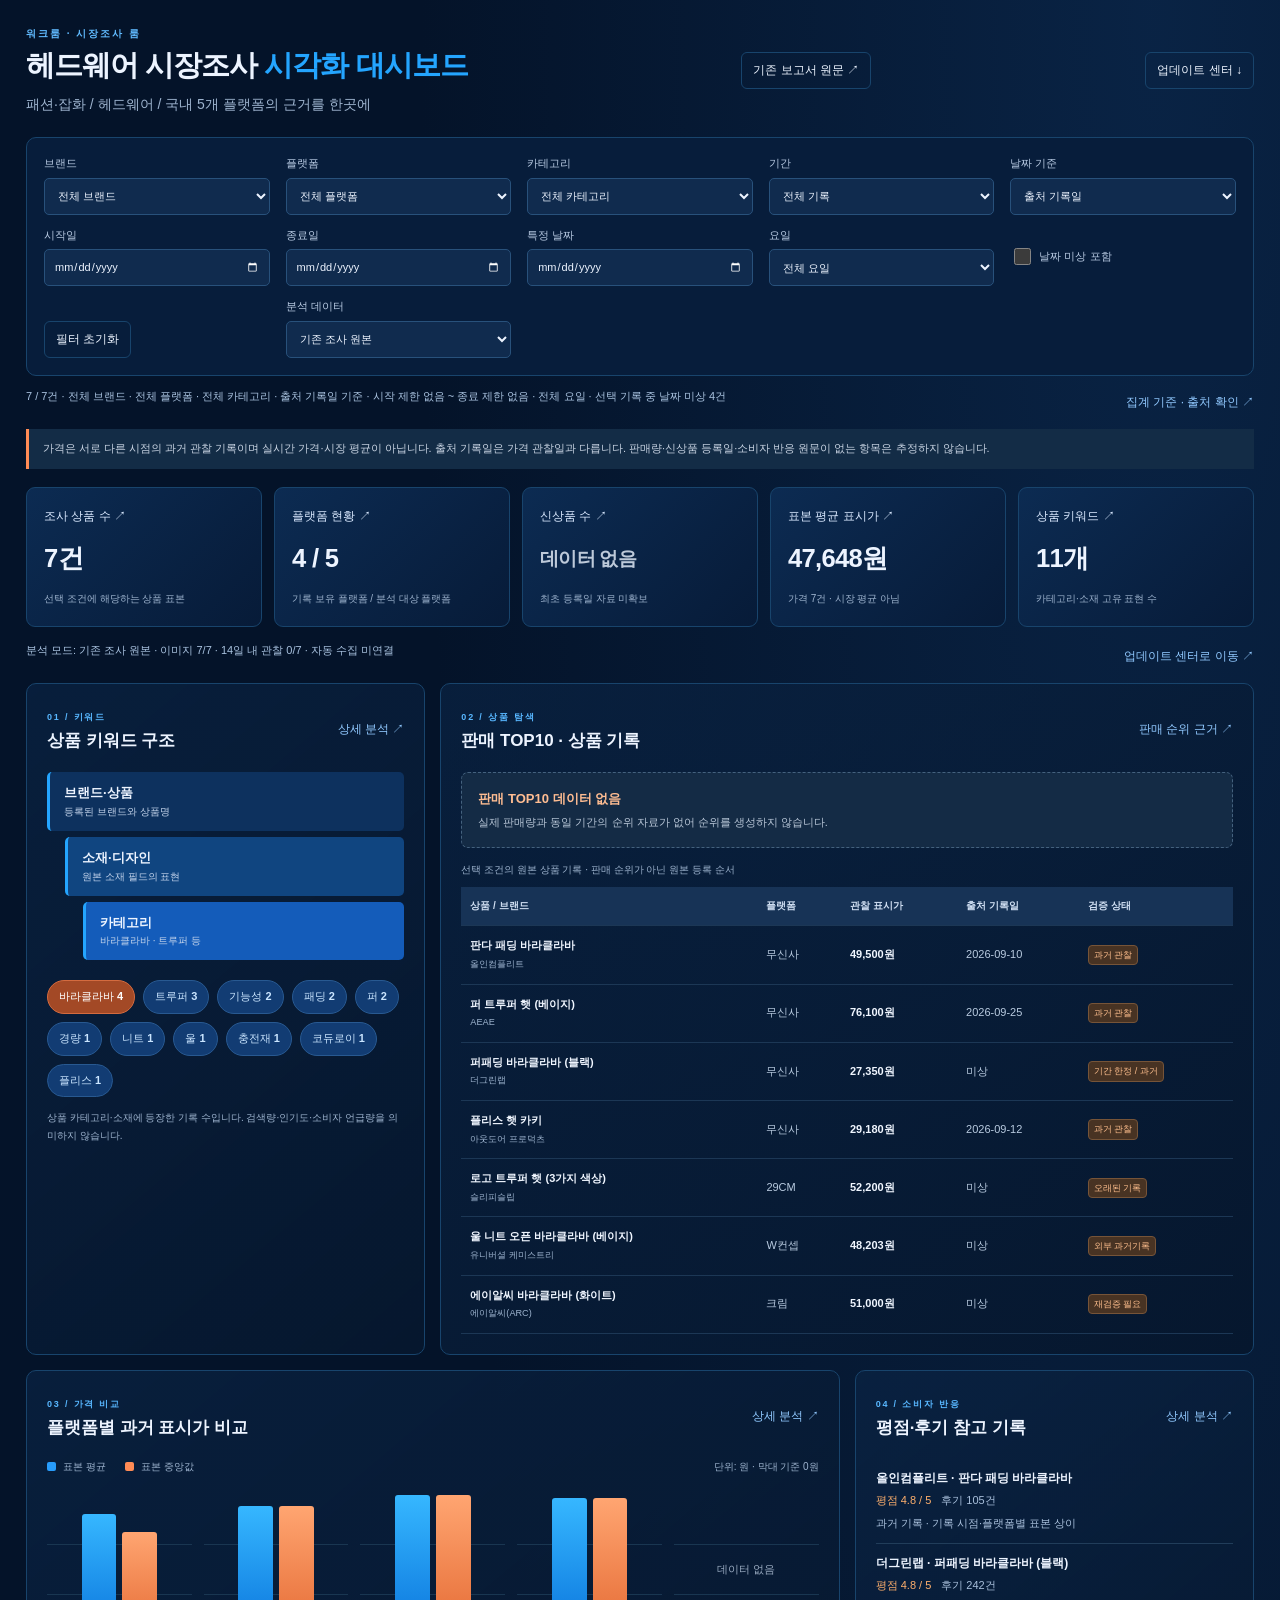
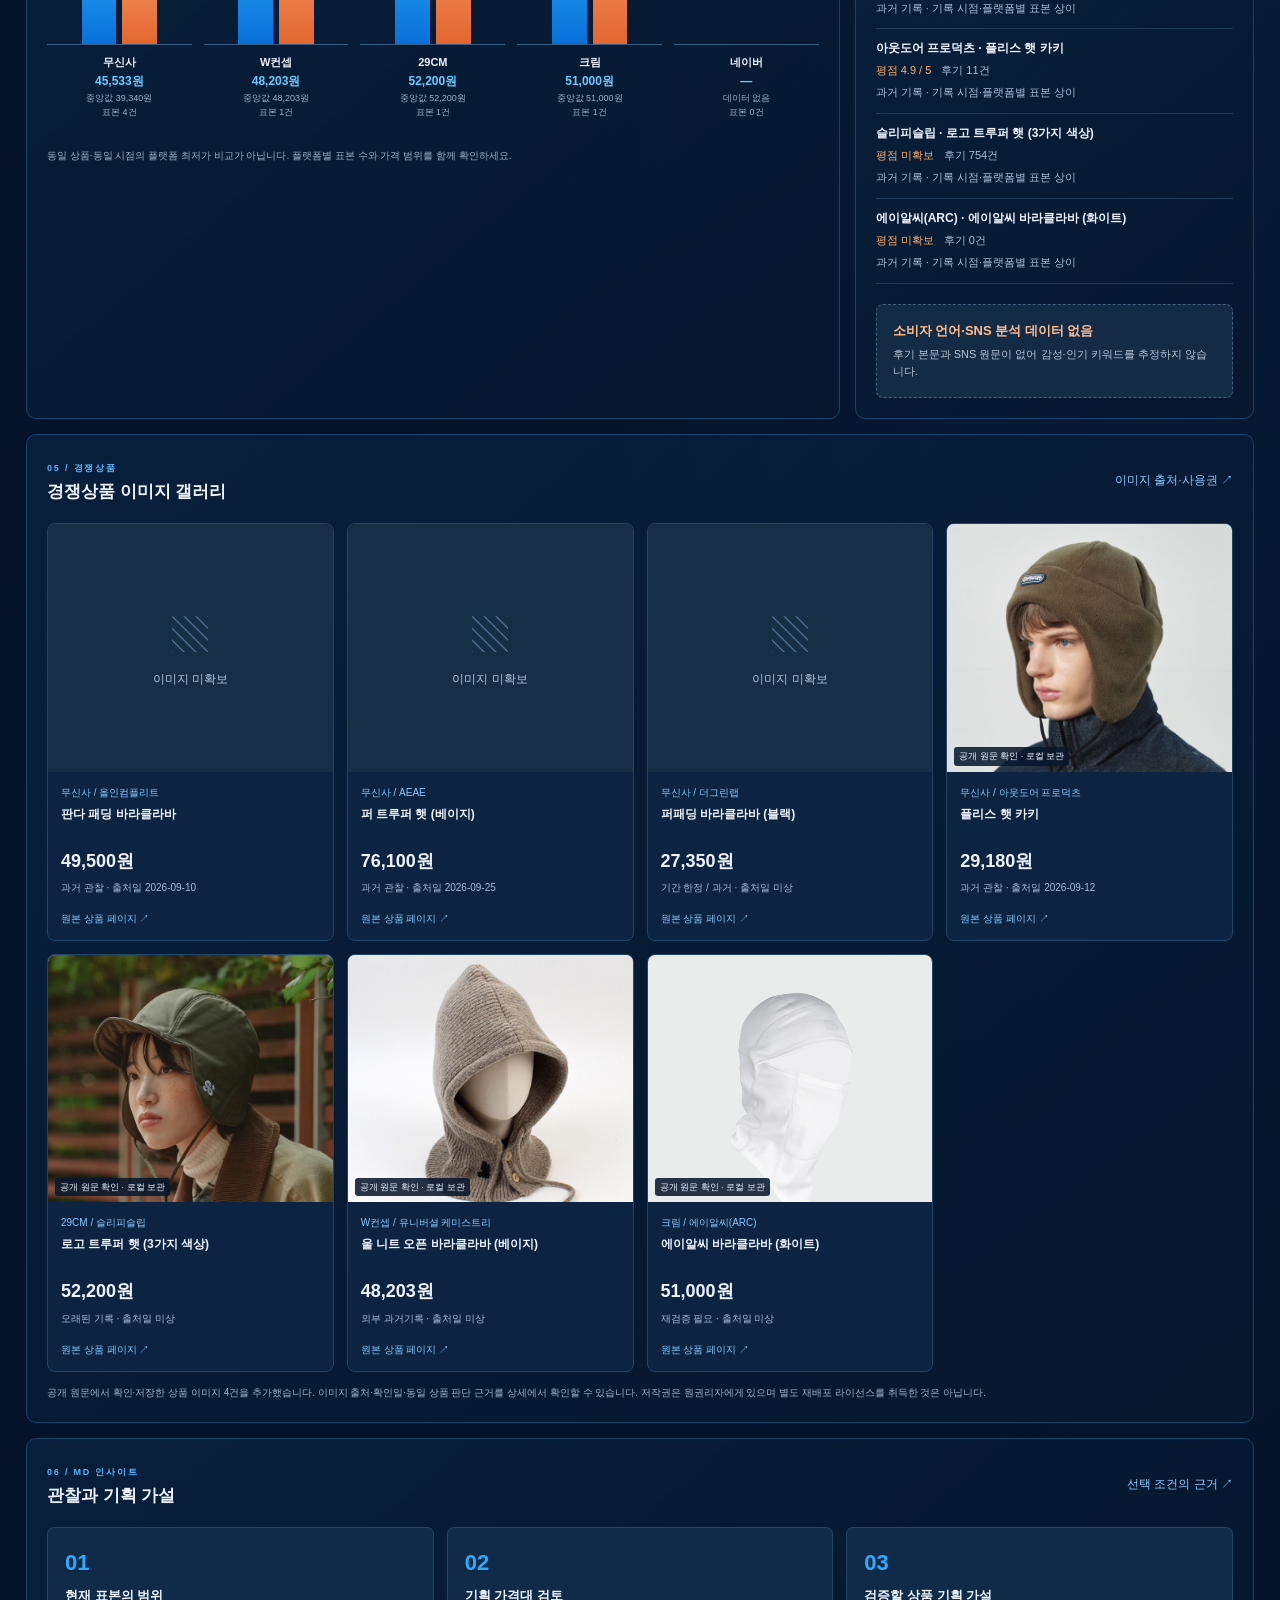
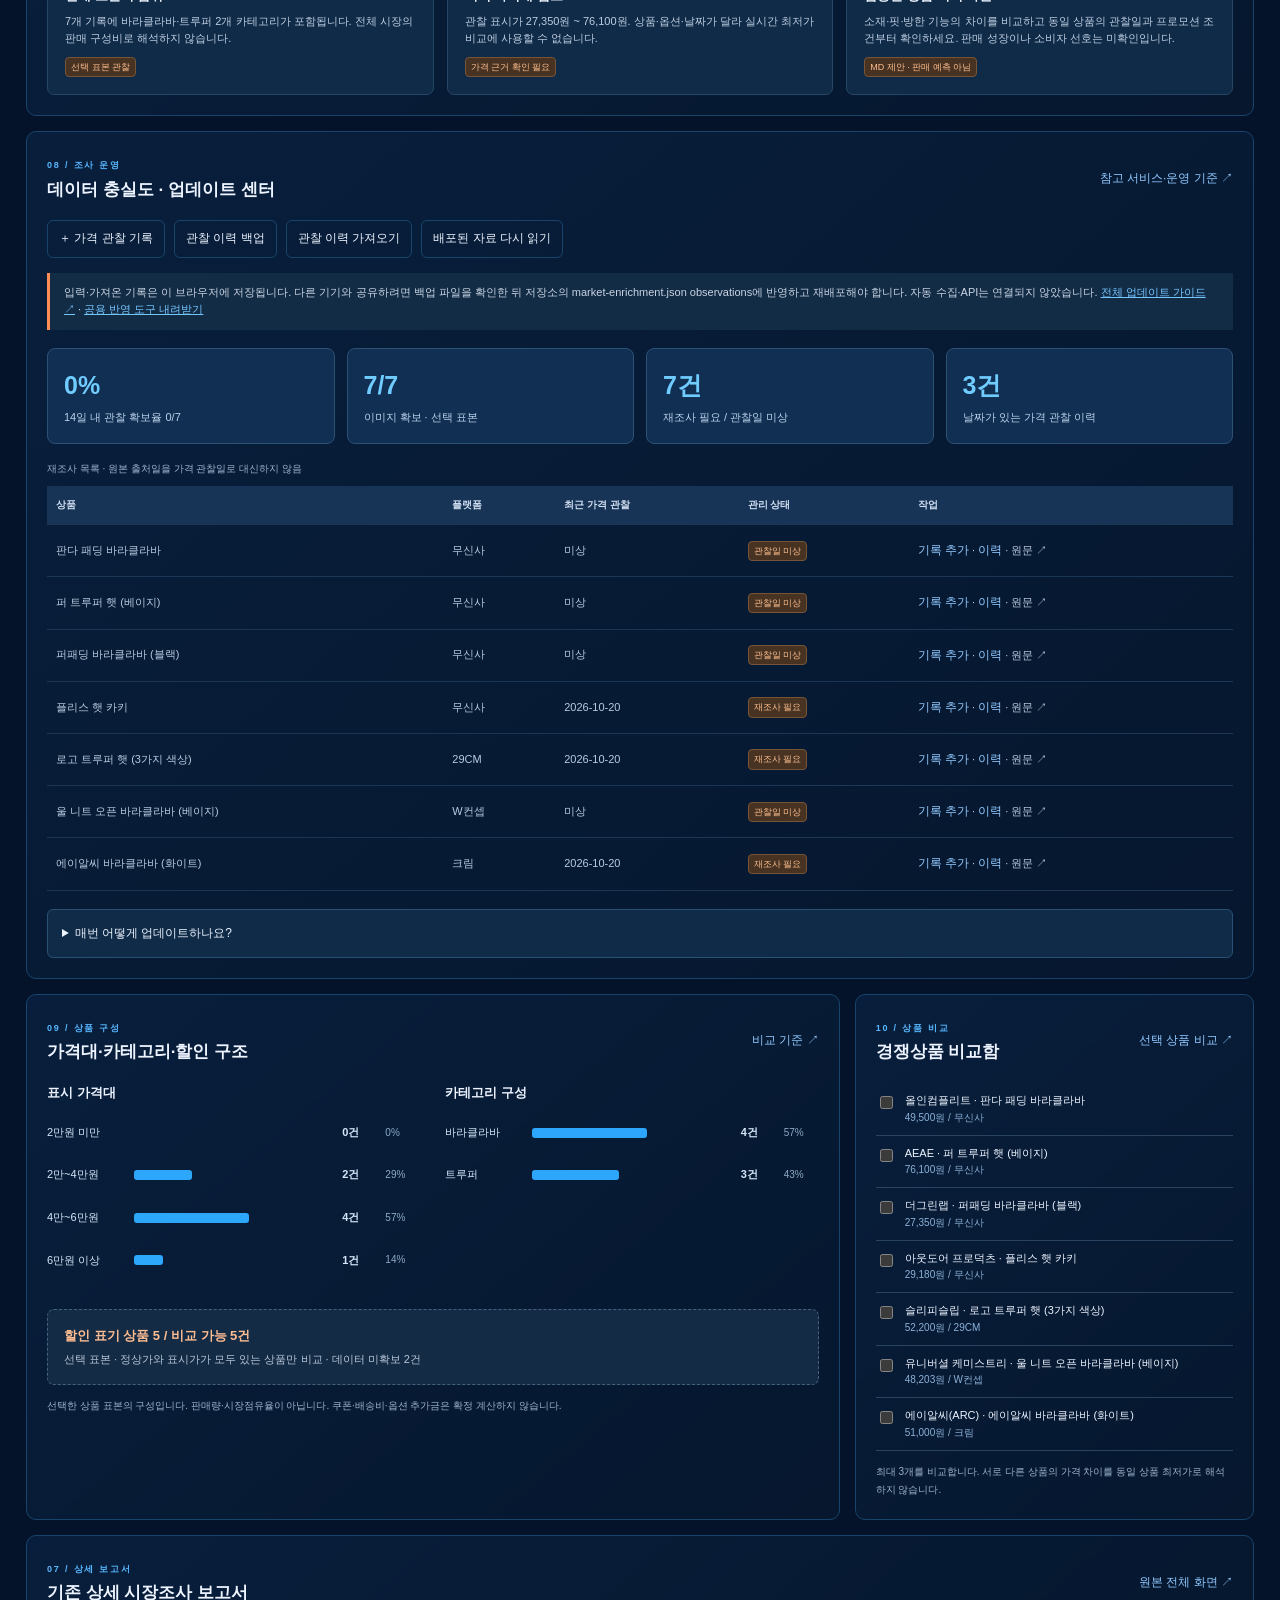
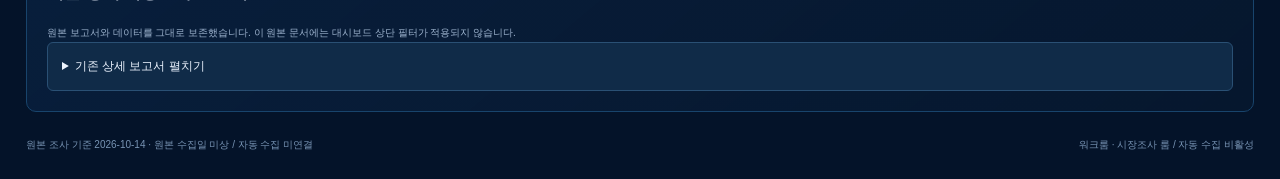
==== commit d4c29996: "Improve market images, analysis and update workflow 미확보 상품 이미지 4개를 출처와 함께 저장하고 가격 관찰 기록, 검증·최신성 현황, " ====
--- a/docs/market.html
+++ b/docs/market.html
@@ -1,5 +1,5 @@
 <!doctype html><html lang="ko"><head><meta charset="utf-8"><meta name="viewport" content="width=device-width,initial-scale=1"><meta name="theme-color" content="#061a35"><title>시장조사 룸 | 헤드웨어 시각화 대시보드</title><link rel="stylesheet" href="./market-dashboard.css"></head><body><main id="dashboard">
-<header class="masthead"><div><p class="eyebrow">워크룸 · 시장조사 룸</p><h1>헤드웨어 시장조사 <span>시각화 대시보드</span></h1><p>패션·잡화 / 헤드웨어 / 국내 5개 플랫폼의 근거를 한곳에</p></div><a class="outline" href="./market-report.html#research" target="_blank" rel="noopener">기존 보고서 원문 ↗</a></header>
+<header class="masthead"><div><p class="eyebrow">워크룸 · 시장조사 룸</p><h1>헤드웨어 시장조사 <span>시각화 대시보드</span></h1><p>패션·잡화 / 헤드웨어 / 국내 5개 플랫폼의 근거를 한곳에</p></div><a class="outline" href="./market-report.html#research" target="_blank" rel="noopener">기존 보고서 원문 ↗</a><a class="outline" href="#operations">업데이트 센터 ↓</a></header>
 <form id="filters" class="filters" aria-label="시장조사 필터"><label>브랜드<select id="brand"><option value="">전체 브랜드</option></select></label><label>플랫폼<select id="platform"><option value="">전체 플랫폼</option></select></label><label>카테고리<select id="category"><option value="">전체 카테고리</option></select></label><label>기간<select id="period"><option value="all">전체 기록</option><option value="research">원본 조사 기간</option><option value="custom">직접 선택</option></select></label><label>날짜 기준<select id="dateBasis"><option value="sourceDate">출처 기록일</option><option value="observedAt">가격 관찰일</option></select></label><label>시작일<input id="from" type="date"></label><label>종료일<input id="to" type="date"></label><label>특정 날짜<input id="date" type="date"></label><label>요일<select id="weekday"><option value="">전체 요일</option><option value="1">월요일</option><option value="2">화요일</option><option value="3">수요일</option><option value="4">목요일</option><option value="5">금요일</option><option value="6">토요일</option><option value="0">일요일</option></select></label><label class="check"><input id="includeUnknown" type="checkbox">날짜 미상 포함</label><button type="reset" class="outline">필터 초기화</button></form>
 <div id="filterError" role="alert" hidden></div><div class="context"><span id="scope" aria-live="polite">원본 자료를 불러오는 중입니다.</span><button class="text-button" data-detail="method">집계 기준 · 출처 확인 ↗</button></div><p class="notice">가격은 서로 다른 시점의 과거 관찰 기록이며 실시간 가격·시장 평균이 아닙니다. 출처 기록일은 가격 관찰일과 다릅니다. 판매량·신상품 등록일·소비자 반응 원문이 없는 항목은 추정하지 않습니다.</p>
 <section id="metrics" class="metrics" aria-label="요약 지표"></section><div class="main-grid">
@@ -7,8 +7,8 @@
 <section class="panel wide" id="ranking"><div class="panel-head"><div><span class="section-no">02 / 상품 탐색</span><h2>판매 TOP10 · 상품 기록</h2></div><button class="text-button" data-detail="sales">판매 순위 근거 ↗</button></div><button class="empty-banner" data-detail="sales"><b>판매 TOP10 데이터 없음</b><span>실제 판매량과 동일 기간의 순위 자료가 없어 순위를 생성하지 않습니다.</span></button><div class="table-scroll"><table><caption>선택 조건의 원본 상품 기록 · 판매 순위가 아닌 원본 등록 순서</caption><thead><tr><th>상품 / 브랜드</th><th>플랫폼</th><th>관찰 표시가</th><th>출처 기록일</th><th>검증 상태</th></tr></thead><tbody id="productRows"></tbody></table></div></section>
 <section class="panel wide" id="prices"><div class="panel-head"><div><span class="section-no">03 / 가격 비교</span><h2>플랫폼별 과거 표시가 비교</h2></div><button class="text-button" data-detail="prices">상세 분석 ↗</button></div><div class="legend"><i></i>표본 평균 <i class="orange"></i>표본 중앙값 <span>단위: 원 · 막대 기준 0원</span></div><div id="priceChart" class="price-chart"></div><p class="footnote">동일 상품·동일 시점의 플랫폼 최저가 비교가 아닙니다. 플랫폼별 표본 수와 가격 범위를 함께 확인하세요.</p></section>
 <section class="panel" id="reactions"><div class="panel-head"><div><span class="section-no">04 / 소비자 반응</span><h2>평점·후기 참고 기록</h2></div><button class="text-button" data-detail="reactions">상세 분석 ↗</button></div><div id="reactionList"></div><button class="empty-banner small" data-detail="sentiment"><b>소비자 언어·SNS 분석 데이터 없음</b><span>후기 본문과 SNS 원문이 없어 감성·인기 키워드를 추정하지 않습니다.</span></button></section>
-<section class="panel full" id="gallery"><div class="panel-head"><div><span class="section-no">05 / 경쟁상품</span><h2>경쟁상품 이미지 갤러리</h2></div><button class="text-button" data-detail="images">이미지 출처·사용권 ↗</button></div><div id="productGallery" class="gallery"></div><p class="footnote">원본의 외부 참고 이미지입니다. 재저장·재배포 사용권 확인 자료가 없어 내부 복제하지 않았습니다. 권한이 확인된 로컬 이미지가 있으면 해당 파일을 우선 표시합니다.</p></section>
+<section class="panel full" id="gallery"><div class="panel-head"><div><span class="section-no">05 / 경쟁상품</span><h2>경쟁상품 이미지 갤러리</h2></div><button class="text-button" data-detail="images">이미지 출처·사용권 ↗</button></div><div id="productGallery" class="gallery"></div><p class="footnote">공개 원문에서 확인·저장한 상품 이미지 4건을 추가했습니다. 이미지 출처·확인일·동일 상품 판단 근거를 상세에서 확인할 수 있습니다. 저작권은 원권리자에게 있으며 별도 재배포 라이선스를 취득한 것은 아닙니다.</p></section>
 <section class="panel full" id="insights"><div class="panel-head"><div><span class="section-no">06 / MD 인사이트</span><h2>관찰과 기획 가설</h2></div><button class="text-button" data-detail="insights">선택 조건의 근거 ↗</button></div><div id="insightList" class="insight-grid"></div></section>
 <section class="panel full" id="report"><div class="panel-head"><div><span class="section-no">07 / 상세 보고서</span><h2>기존 상세 시장조사 보고서</h2></div><a class="text-button" href="./market-report.html#research" target="_blank" rel="noopener">원본 전체 화면 ↗</a></div><p class="footnote">원본 보고서와 데이터를 그대로 보존했습니다. 이 원본 문서에는 대시보드 상단 필터가 적용되지 않습니다.</p><details id="reportDisclosure"><summary>기존 상세 보고서 펼치기</summary><iframe id="legacyReport" title="기존 상세 시장조사 보고서 원본" data-src="./market-report.html#research"></iframe></details></section></div><footer><span id="provenance"></span><span>워크룸 · 시장조사 룸 / 자동 수집 비활성</span></footer></main>
-<dialog id="detailDialog" aria-labelledby="detailTitle"><div class="dialog-head"><h2 id="detailTitle">상세 분석</h2><button id="closeDialog" class="outline" aria-label="상세 분석 닫기">닫기 ✕</button></div><div id="detailBody"></div></dialog><script src="./market-dashboard.js"></script></body></html>
+<dialog id="detailDialog" aria-labelledby="detailTitle"><div class="dialog-head"><h2 id="detailTitle">상세 분석</h2><button id="closeDialog" class="outline" aria-label="상세 분석 닫기">닫기 ✕</button></div><div id="detailBody"></div></dialog><script src="./market-tools.js"></script><script src="./market-dashboard.js"></script></body></html>
 
--- a/docs/market-dashboard.css
+++ b/docs/market-dashboard.css
@@ -3,3 +3,5 @@
 [hidden]{display:none!important}.check input{flex:0 0 auto}
 
 @media(min-width:621px) and (max-width:1000px){#ranking{grid-column:auto!important}#prices,#reactions{grid-column:1/-1!important}}
+/* 시장조사 운영·비교 전용 */
+.lab-actions{display:flex;gap:9px;align-items:end;flex-wrap:wrap;margin-bottom:15px}.lab-actions label:not(.lab-file){display:flex;flex-direction:column;gap:5px;font-size:11px;color:#b7c9df}.lab-actions select,.lab-form input,.lab-form select{background:#102b4e;color:#eef5ff;border:1px solid #315778;border-radius:5px;padding:9px;min-width:0;font:inherit}.lab-file{cursor:pointer;position:relative;overflow:hidden}.lab-file input{position:absolute;inset:0;opacity:0;width:100%;cursor:pointer}.lab-stats{display:grid;grid-template-columns:repeat(4,1fr);gap:12px;margin:17px 0}.lab-stats button{background:#102f52;border:1px solid #2b5175;padding:16px;border-radius:8px;text-align:left}.lab-stats b{display:block;color:#70ccff;font-size:25px}.lab-stats span{font-size:11px;color:#bad1eb}.lab-guide{color:#c1d0e3;font-size:12px;line-height:1.9;padding-left:24px}.lab-guide li{margin:12px 0}.lab-two{display:grid;grid-template-columns:1fr 1fr;gap:25px}.lab-two h3{font-size:13px;margin-top:0}.lab-bar{background:transparent;border:0;width:100%;text-align:left;display:grid;grid-template-columns:80px 1fr 36px 35px;align-items:center;gap:7px;color:#d6e7f9;font-size:11px;margin:15px 0;padding:5px 0}.lab-bar i{display:block;height:10px;min-width:0;background:#2ca7fc;border-radius:3px}.lab-bar small{color:#8eabc7;font-size:10px}.lab-bar:hover{background:#173d61}.compare-choice{display:flex;gap:9px;align-items:start;font-size:11px;border-bottom:1px solid #294361;padding:9px 0;cursor:pointer}.compare-choice input{accent-color:#249efa;margin-top:4px}.compare-choice small{display:block;color:#8cb1d7;font-size:10px}.lab-form{display:grid;grid-template-columns:1fr 1fr;gap:14px;margin:20px 0}.lab-form label{display:flex;flex-direction:column;gap:6px;font-size:12px;color:#bed2e7}.lab-form .check{grid-column:1/-1;flex-direction:row;align-items:center}.lab-form button{justify-self:start}.lab-form input[type=checkbox]{width:18px;height:18px;accent-color:#249efa}.lab-form #observationError{grid-column:1/-1;color:#ffb498;margin:0}#labMessage{color:#ffc48e;font-size:12px;white-space:pre-wrap}#operations details{margin-top:18px}@media(max-width:620px){.lab-stats{grid-template-columns:1fr 1fr;gap:8px}.lab-two,.lab-form{grid-template-columns:1fr}.lab-form .check,.lab-form #observationError{grid-column:1}.lab-actions>.outline{font-size:11px}.lab-bar{grid-template-columns:76px 1fr 32px 32px}}
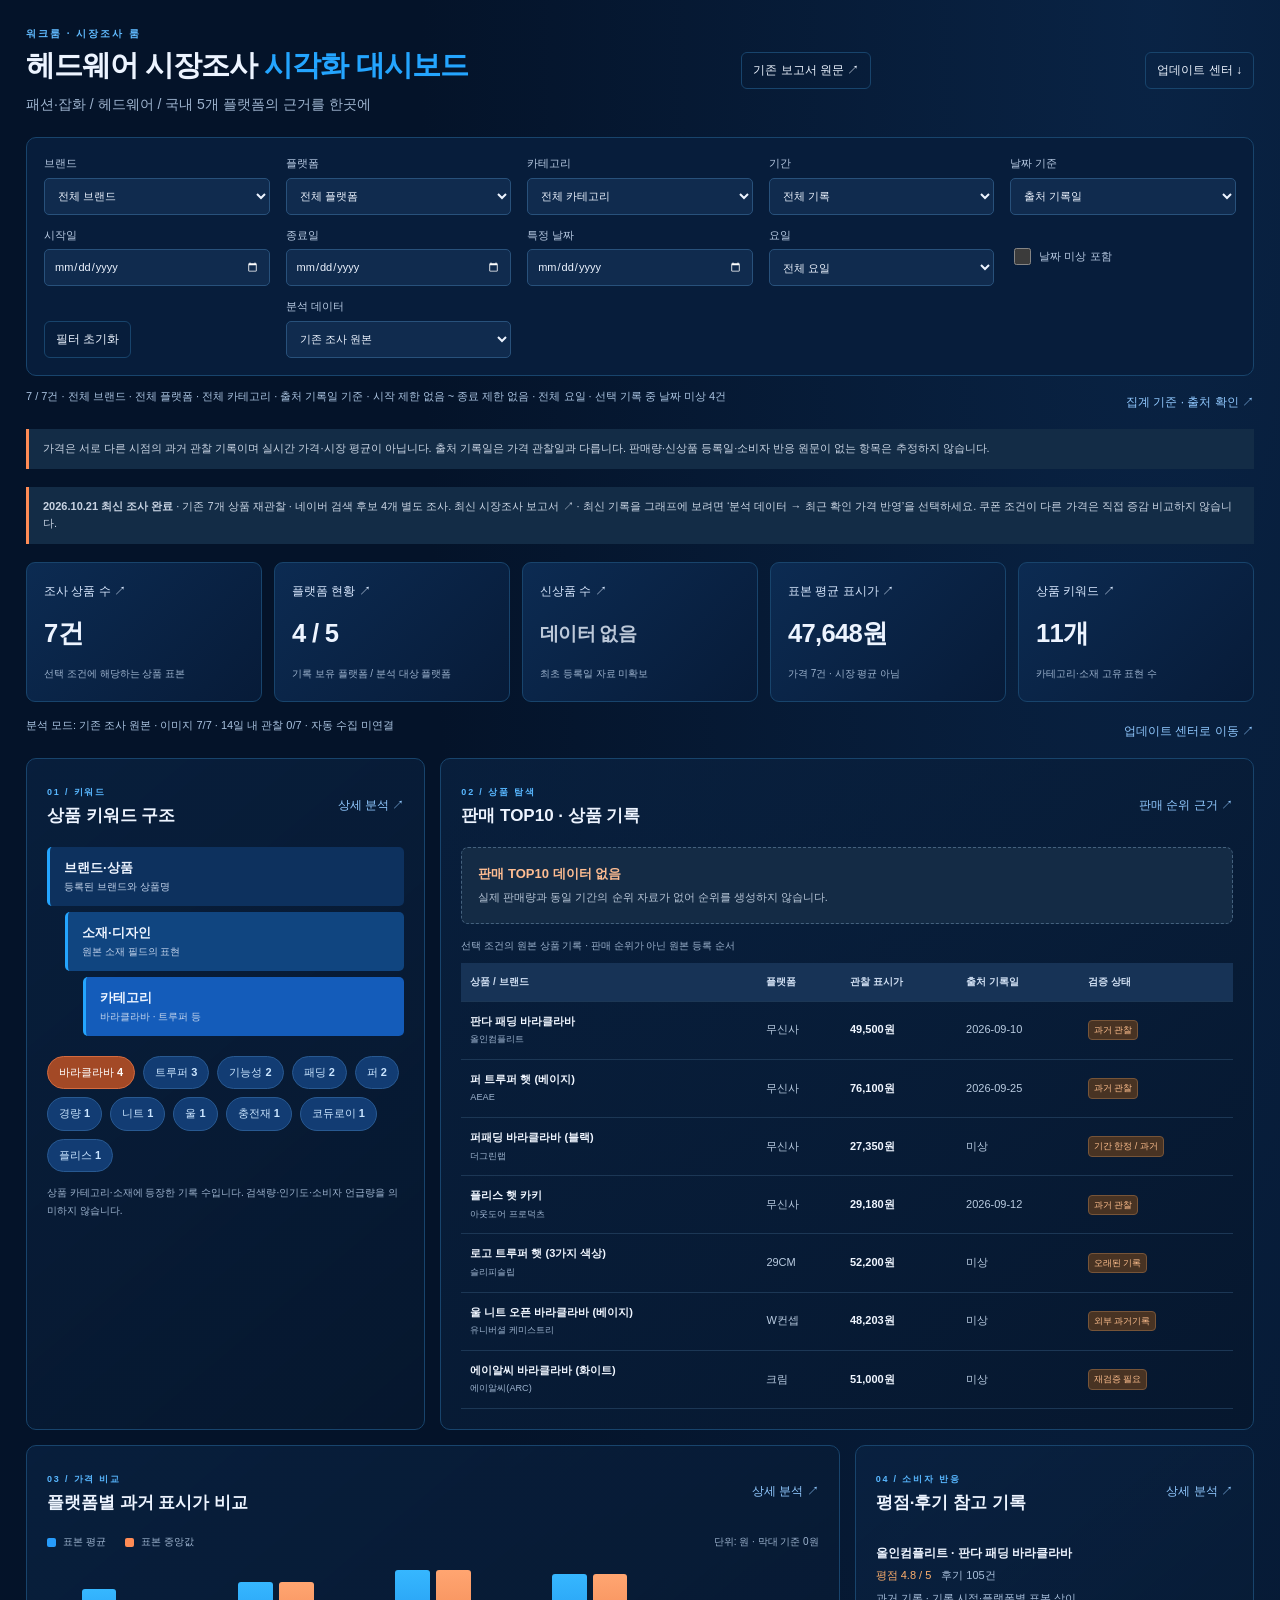
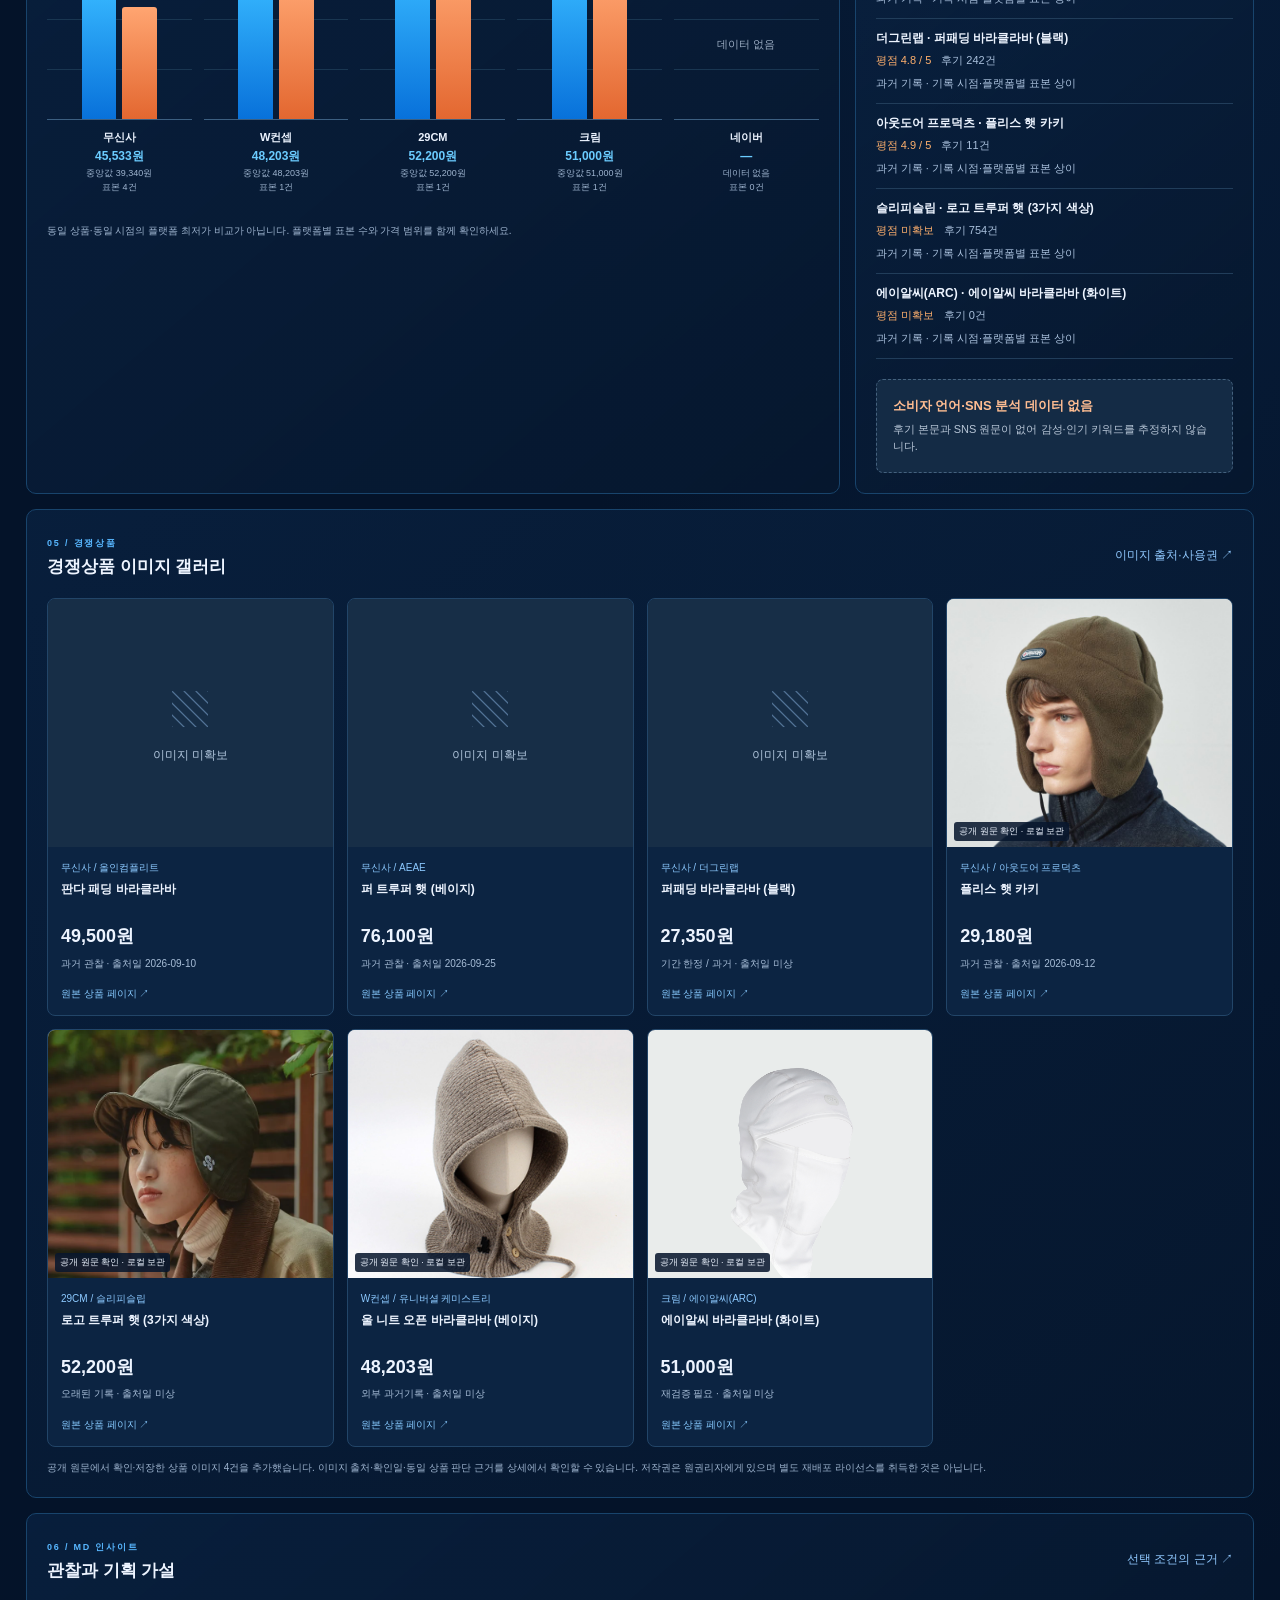
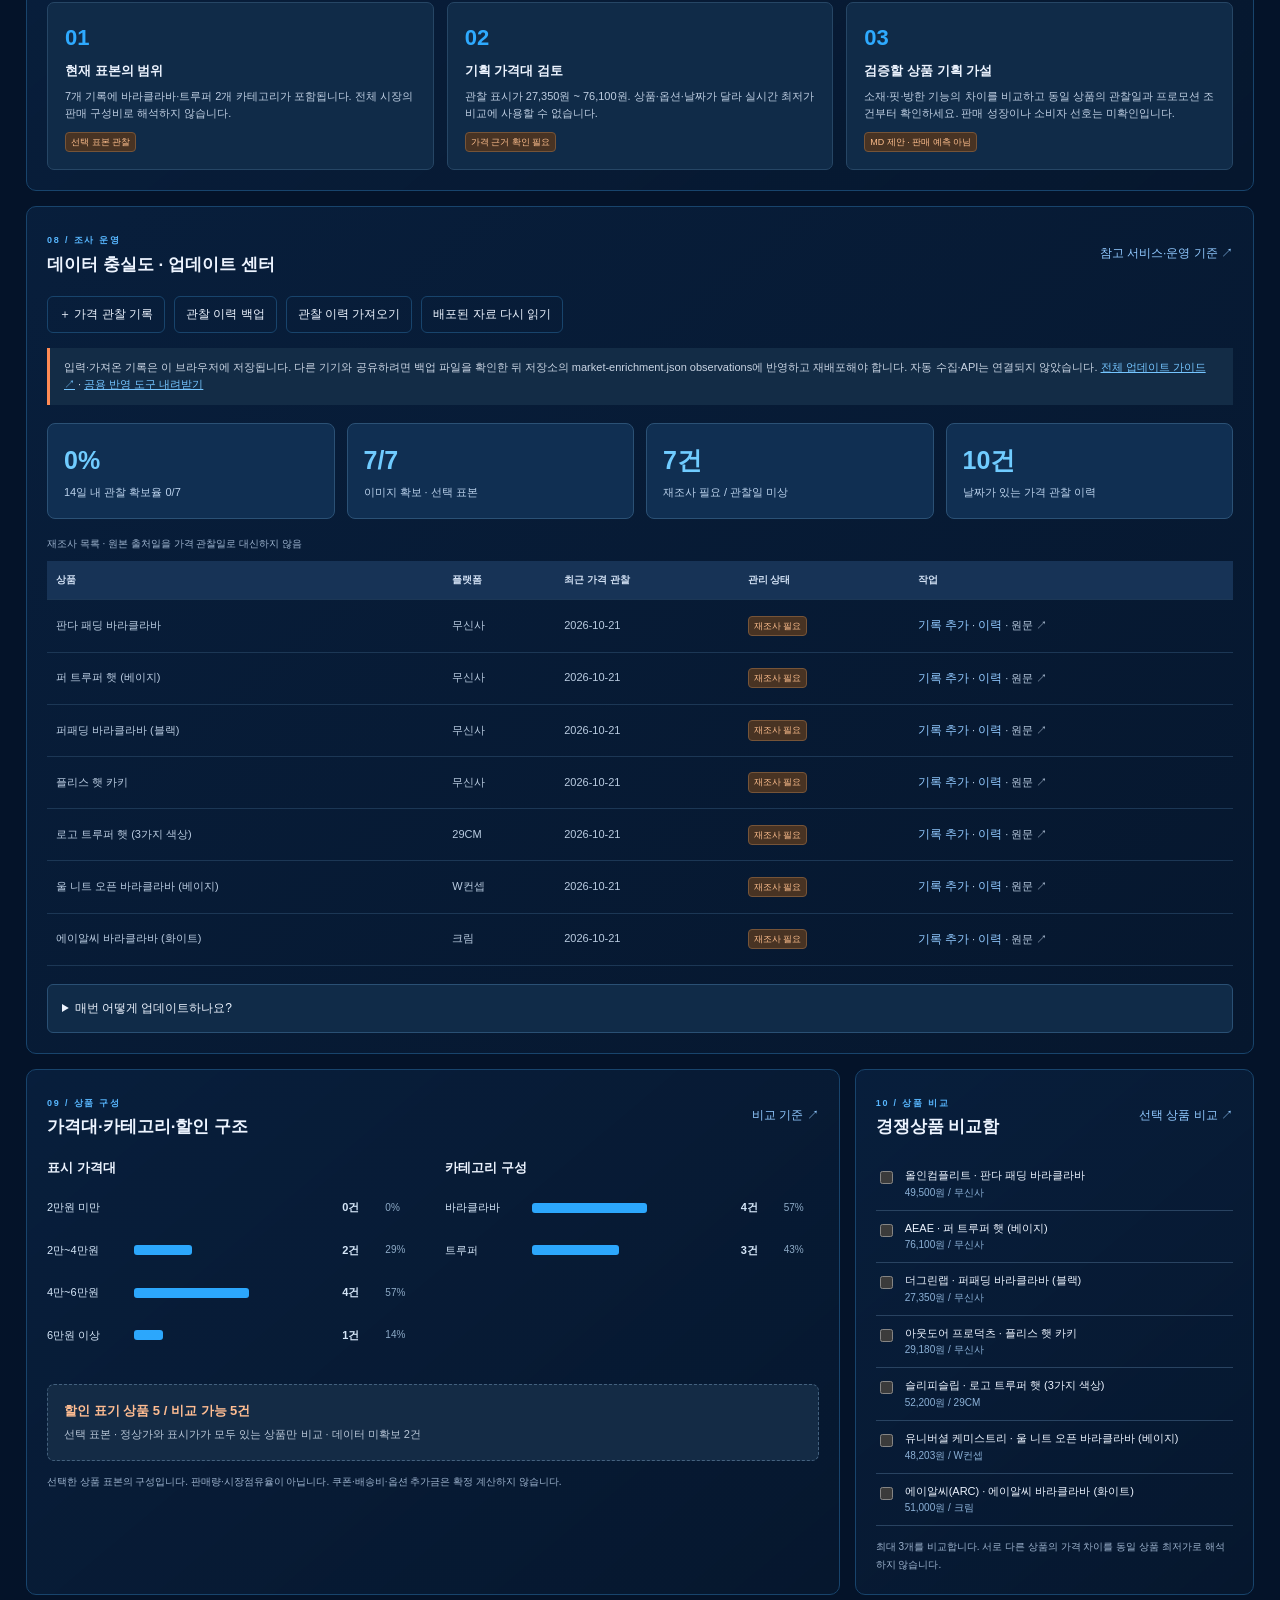
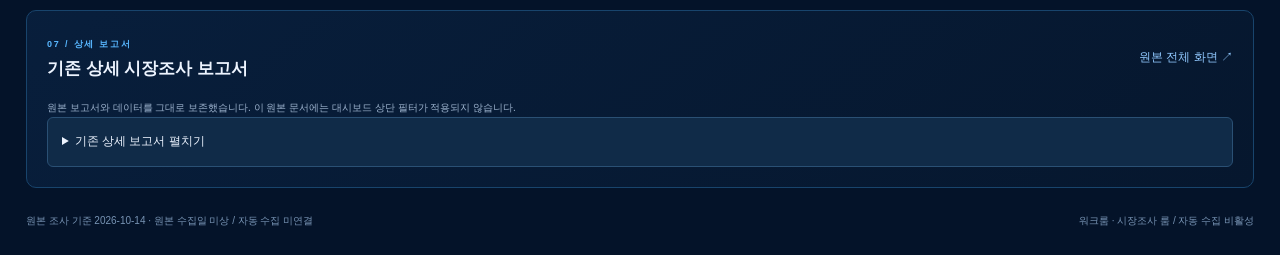
==== commit 10725a32: "Add verified headwear research for 2026-10-21 기존 7개 상품의 2026-10-21 공개 페이지 관찰을 추가하고 쿠폰 조건을 분리한 시장조사 보" ====
--- a/docs/market.html
+++ b/docs/market.html
@@ -2,7 +2,7 @@
 <header class="masthead"><div><p class="eyebrow">워크룸 · 시장조사 룸</p><h1>헤드웨어 시장조사 <span>시각화 대시보드</span></h1><p>패션·잡화 / 헤드웨어 / 국내 5개 플랫폼의 근거를 한곳에</p></div><a class="outline" href="./market-report.html#research" target="_blank" rel="noopener">기존 보고서 원문 ↗</a><a class="outline" href="#operations">업데이트 센터 ↓</a></header>
 <form id="filters" class="filters" aria-label="시장조사 필터"><label>브랜드<select id="brand"><option value="">전체 브랜드</option></select></label><label>플랫폼<select id="platform"><option value="">전체 플랫폼</option></select></label><label>카테고리<select id="category"><option value="">전체 카테고리</option></select></label><label>기간<select id="period"><option value="all">전체 기록</option><option value="research">원본 조사 기간</option><option value="custom">직접 선택</option></select></label><label>날짜 기준<select id="dateBasis"><option value="sourceDate">출처 기록일</option><option value="observedAt">가격 관찰일</option></select></label><label>시작일<input id="from" type="date"></label><label>종료일<input id="to" type="date"></label><label>특정 날짜<input id="date" type="date"></label><label>요일<select id="weekday"><option value="">전체 요일</option><option value="1">월요일</option><option value="2">화요일</option><option value="3">수요일</option><option value="4">목요일</option><option value="5">금요일</option><option value="6">토요일</option><option value="0">일요일</option></select></label><label class="check"><input id="includeUnknown" type="checkbox">날짜 미상 포함</label><button type="reset" class="outline">필터 초기화</button></form>
 <div id="filterError" role="alert" hidden></div><div class="context"><span id="scope" aria-live="polite">원본 자료를 불러오는 중입니다.</span><button class="text-button" data-detail="method">집계 기준 · 출처 확인 ↗</button></div><p class="notice">가격은 서로 다른 시점의 과거 관찰 기록이며 실시간 가격·시장 평균이 아닙니다. 출처 기록일은 가격 관찰일과 다릅니다. 판매량·신상품 등록일·소비자 반응 원문이 없는 항목은 추정하지 않습니다.</p>
-<section id="metrics" class="metrics" aria-label="요약 지표"></section><div class="main-grid">
+<p class="notice"><b>2026.10.21 최신 조사 완료</b> · 기존 7개 상품 재관찰 · 네이버 검색 후보 4개 별도 조사. <a href="./market-research-2026-10-21.html" target="_blank" rel="noopener">최신 시장조사 보고서 ↗</a> · 최신 기록을 그래프에 보려면 ‘분석 데이터 → 최근 확인 가격 반영’을 선택하세요. 쿠폰 조건이 다른 가격은 직접 증감 비교하지 않습니다.</p><section id="metrics" class="metrics" aria-label="요약 지표"></section><div class="main-grid">
 <section class="panel" id="keywordsSection"><div class="panel-head"><div><span class="section-no">01 / 키워드</span><h2>상품 키워드 구조</h2></div><button class="text-button" data-detail="keywords">상세 분석 ↗</button></div><div class="keyword-levels"><div><b>브랜드·상품</b><span>등록된 브랜드와 상품명</span></div><div><b>소재·디자인</b><span>원본 소재 필드의 표현</span></div><div><b>카테고리</b><span>바라클라바 · 트루퍼 등</span></div></div><div id="keywords" class="chips"></div><p class="footnote">상품 카테고리·소재에 등장한 기록 수입니다. 검색량·인기도·소비자 언급량을 의미하지 않습니다.</p></section>
 <section class="panel wide" id="ranking"><div class="panel-head"><div><span class="section-no">02 / 상품 탐색</span><h2>판매 TOP10 · 상품 기록</h2></div><button class="text-button" data-detail="sales">판매 순위 근거 ↗</button></div><button class="empty-banner" data-detail="sales"><b>판매 TOP10 데이터 없음</b><span>실제 판매량과 동일 기간의 순위 자료가 없어 순위를 생성하지 않습니다.</span></button><div class="table-scroll"><table><caption>선택 조건의 원본 상품 기록 · 판매 순위가 아닌 원본 등록 순서</caption><thead><tr><th>상품 / 브랜드</th><th>플랫폼</th><th>관찰 표시가</th><th>출처 기록일</th><th>검증 상태</th></tr></thead><tbody id="productRows"></tbody></table></div></section>
 <section class="panel wide" id="prices"><div class="panel-head"><div><span class="section-no">03 / 가격 비교</span><h2>플랫폼별 과거 표시가 비교</h2></div><button class="text-button" data-detail="prices">상세 분석 ↗</button></div><div class="legend"><i></i>표본 평균 <i class="orange"></i>표본 중앙값 <span>단위: 원 · 막대 기준 0원</span></div><div id="priceChart" class="price-chart"></div><p class="footnote">동일 상품·동일 시점의 플랫폼 최저가 비교가 아닙니다. 플랫폼별 표본 수와 가격 범위를 함께 확인하세요.</p></section>
